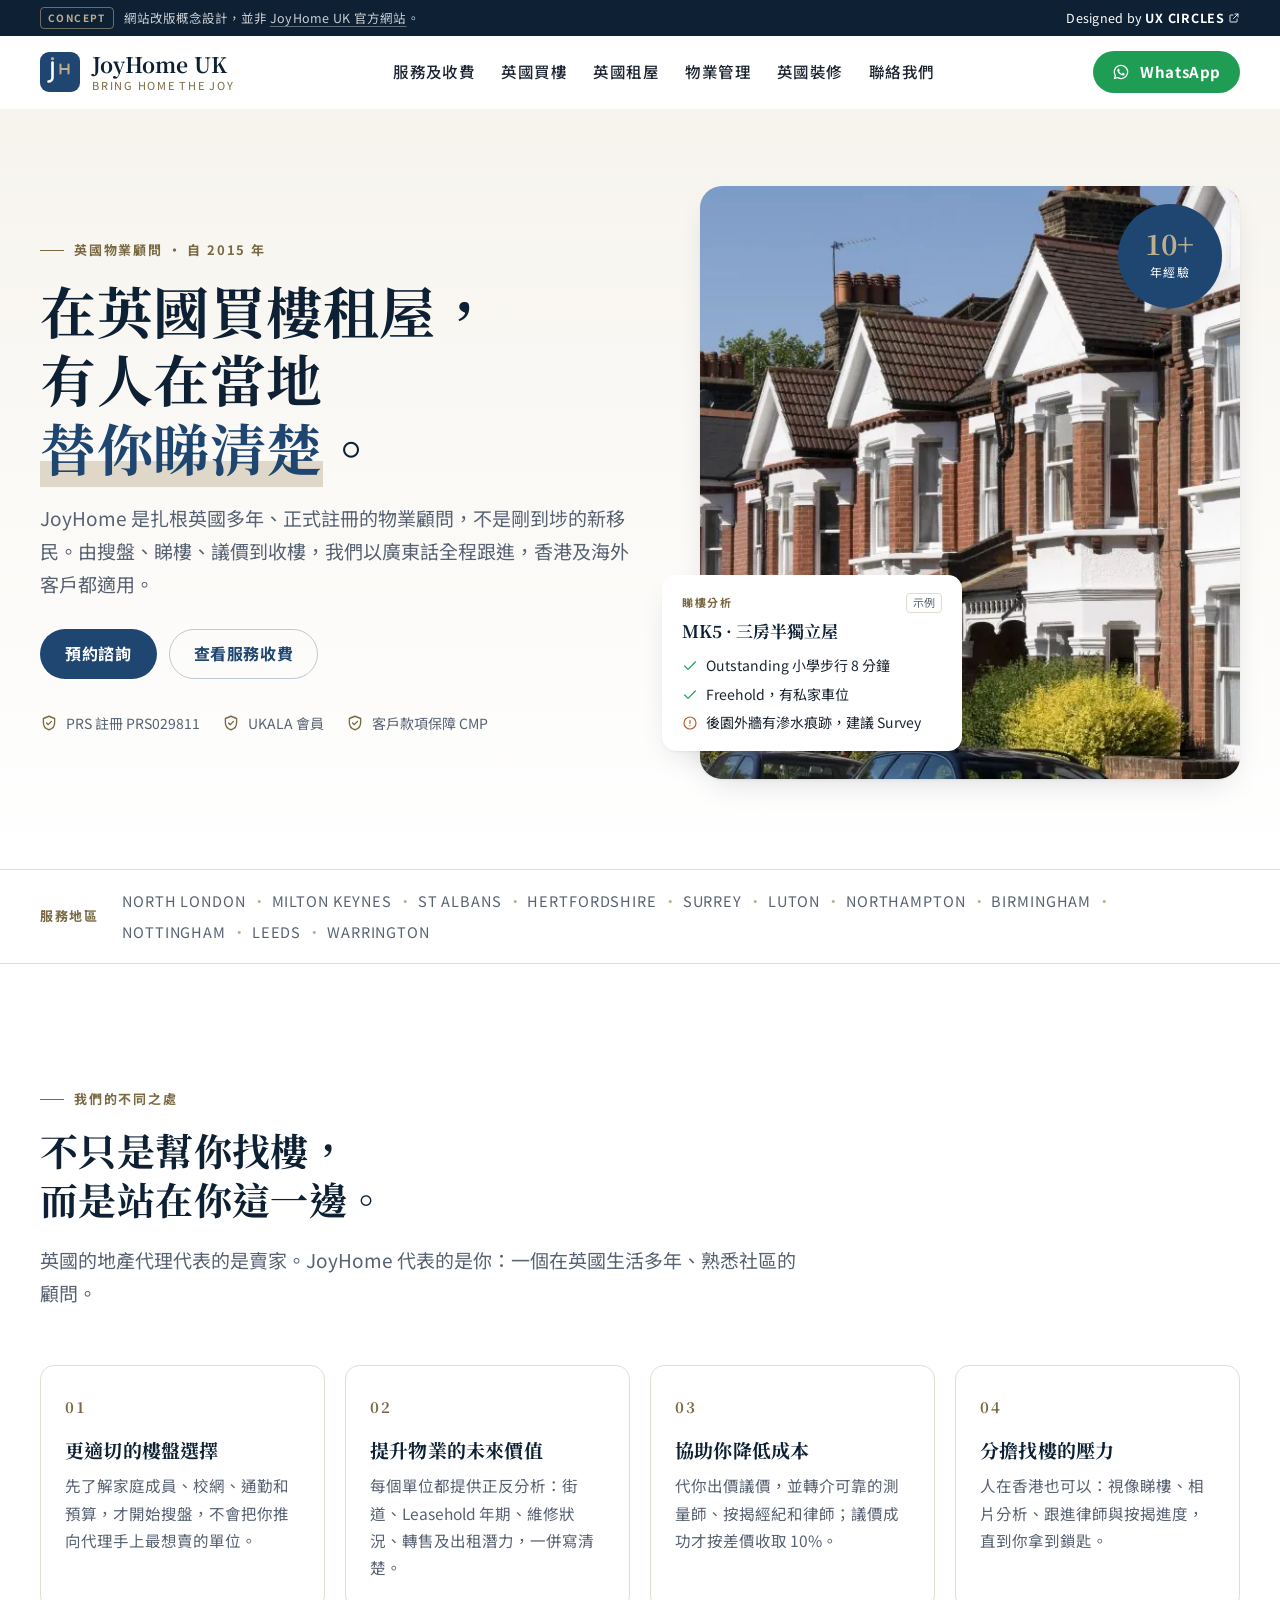
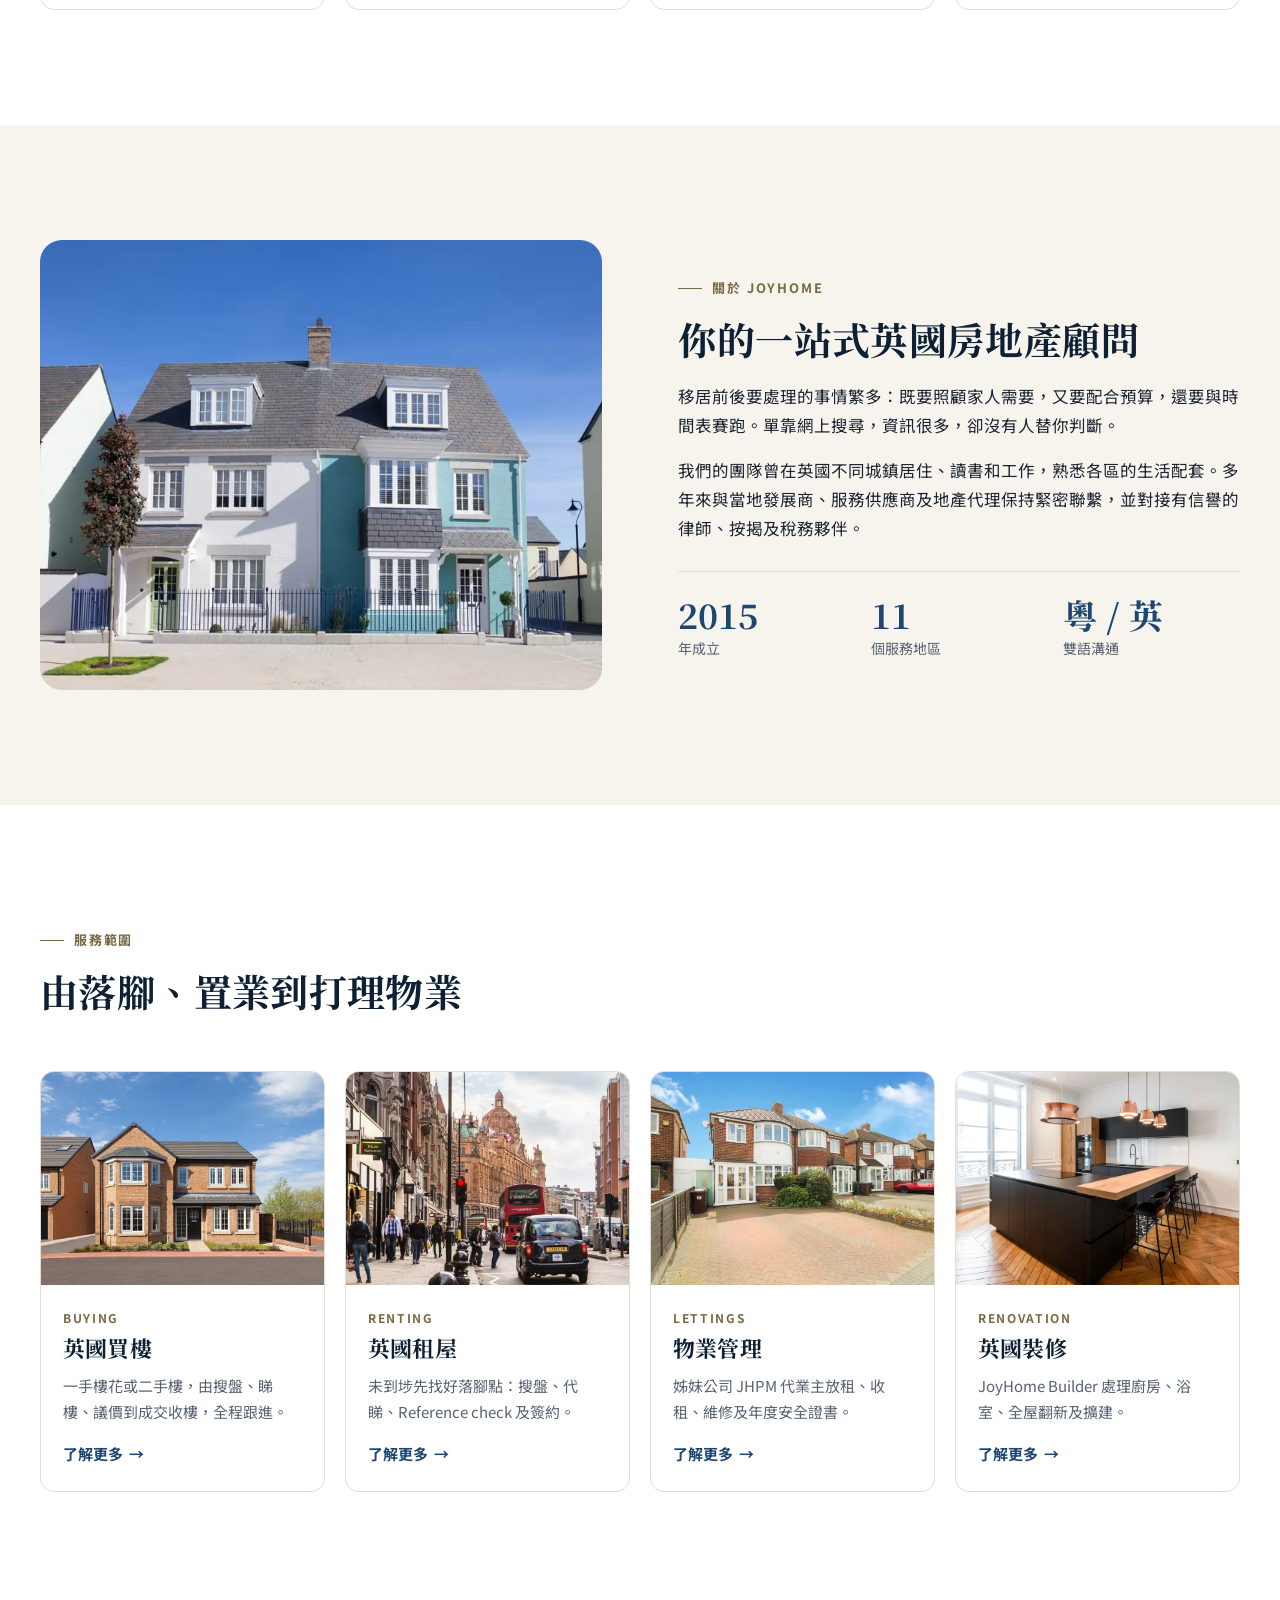
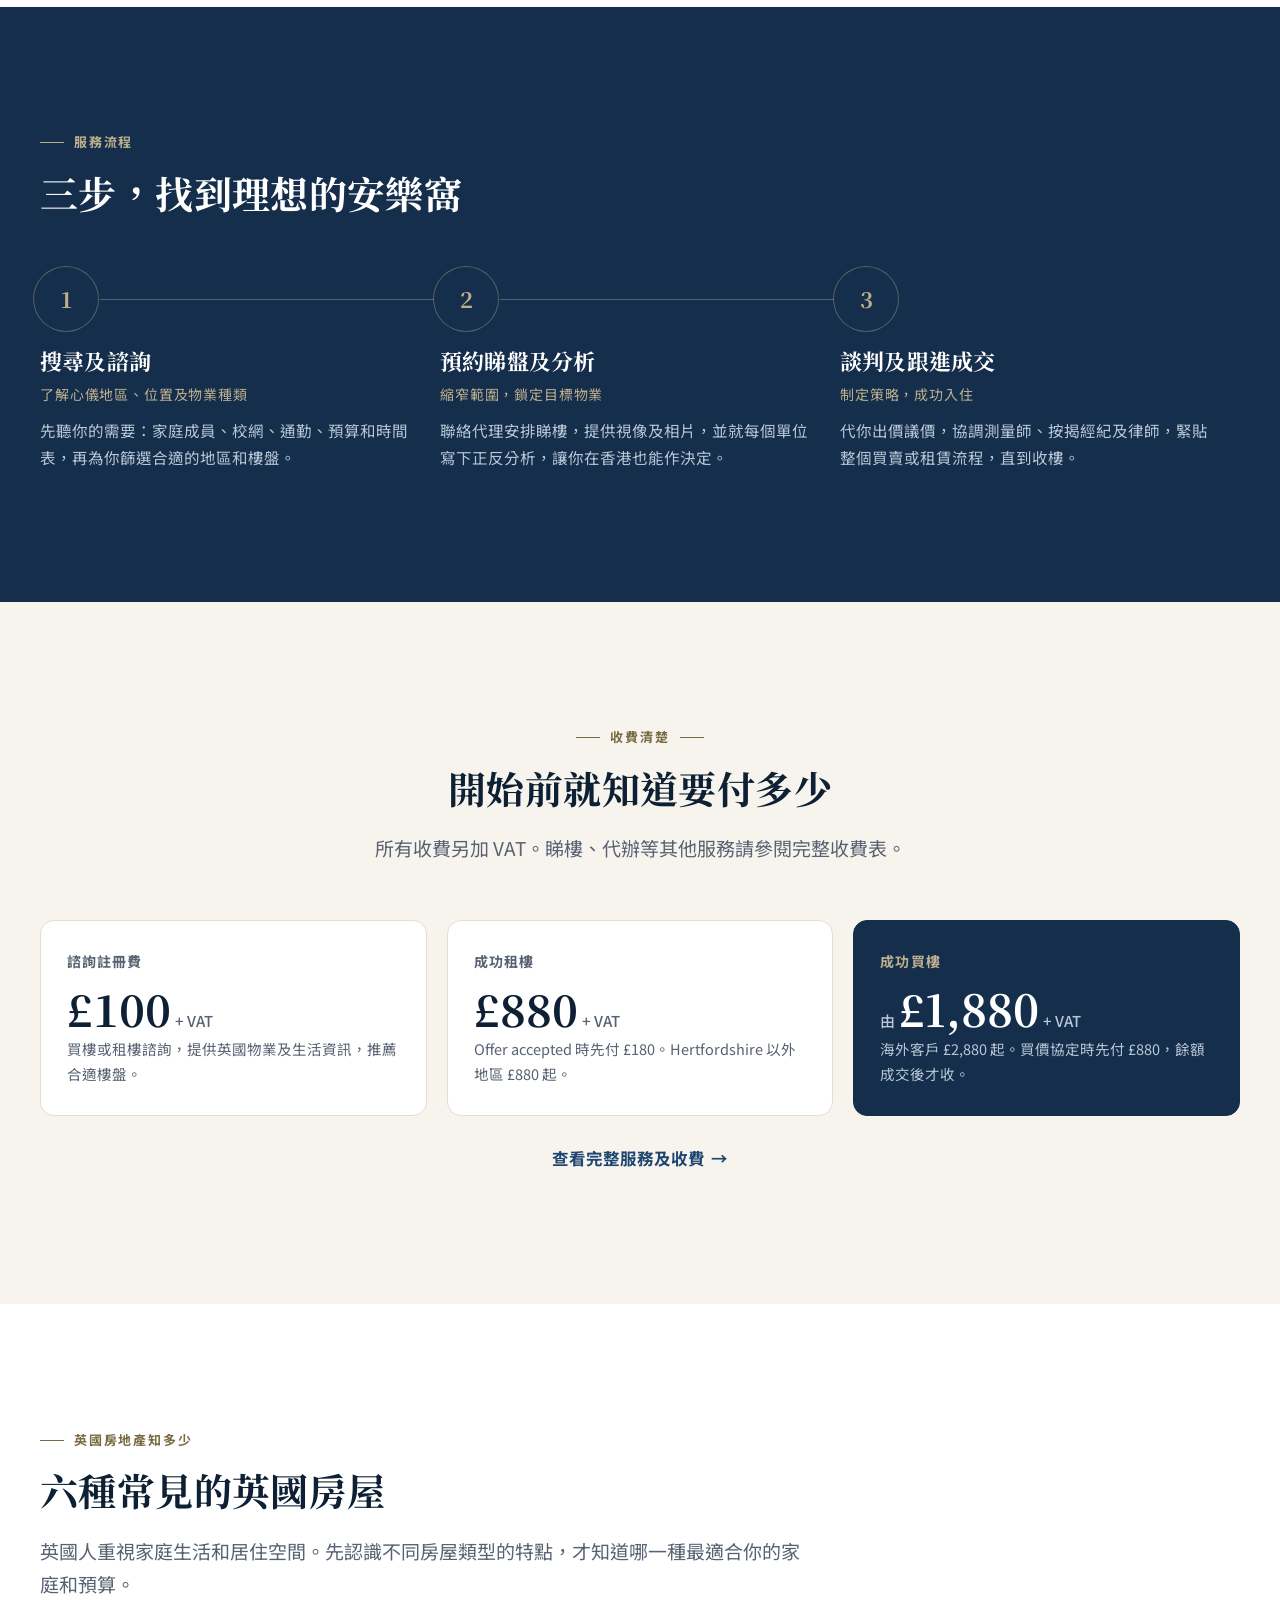
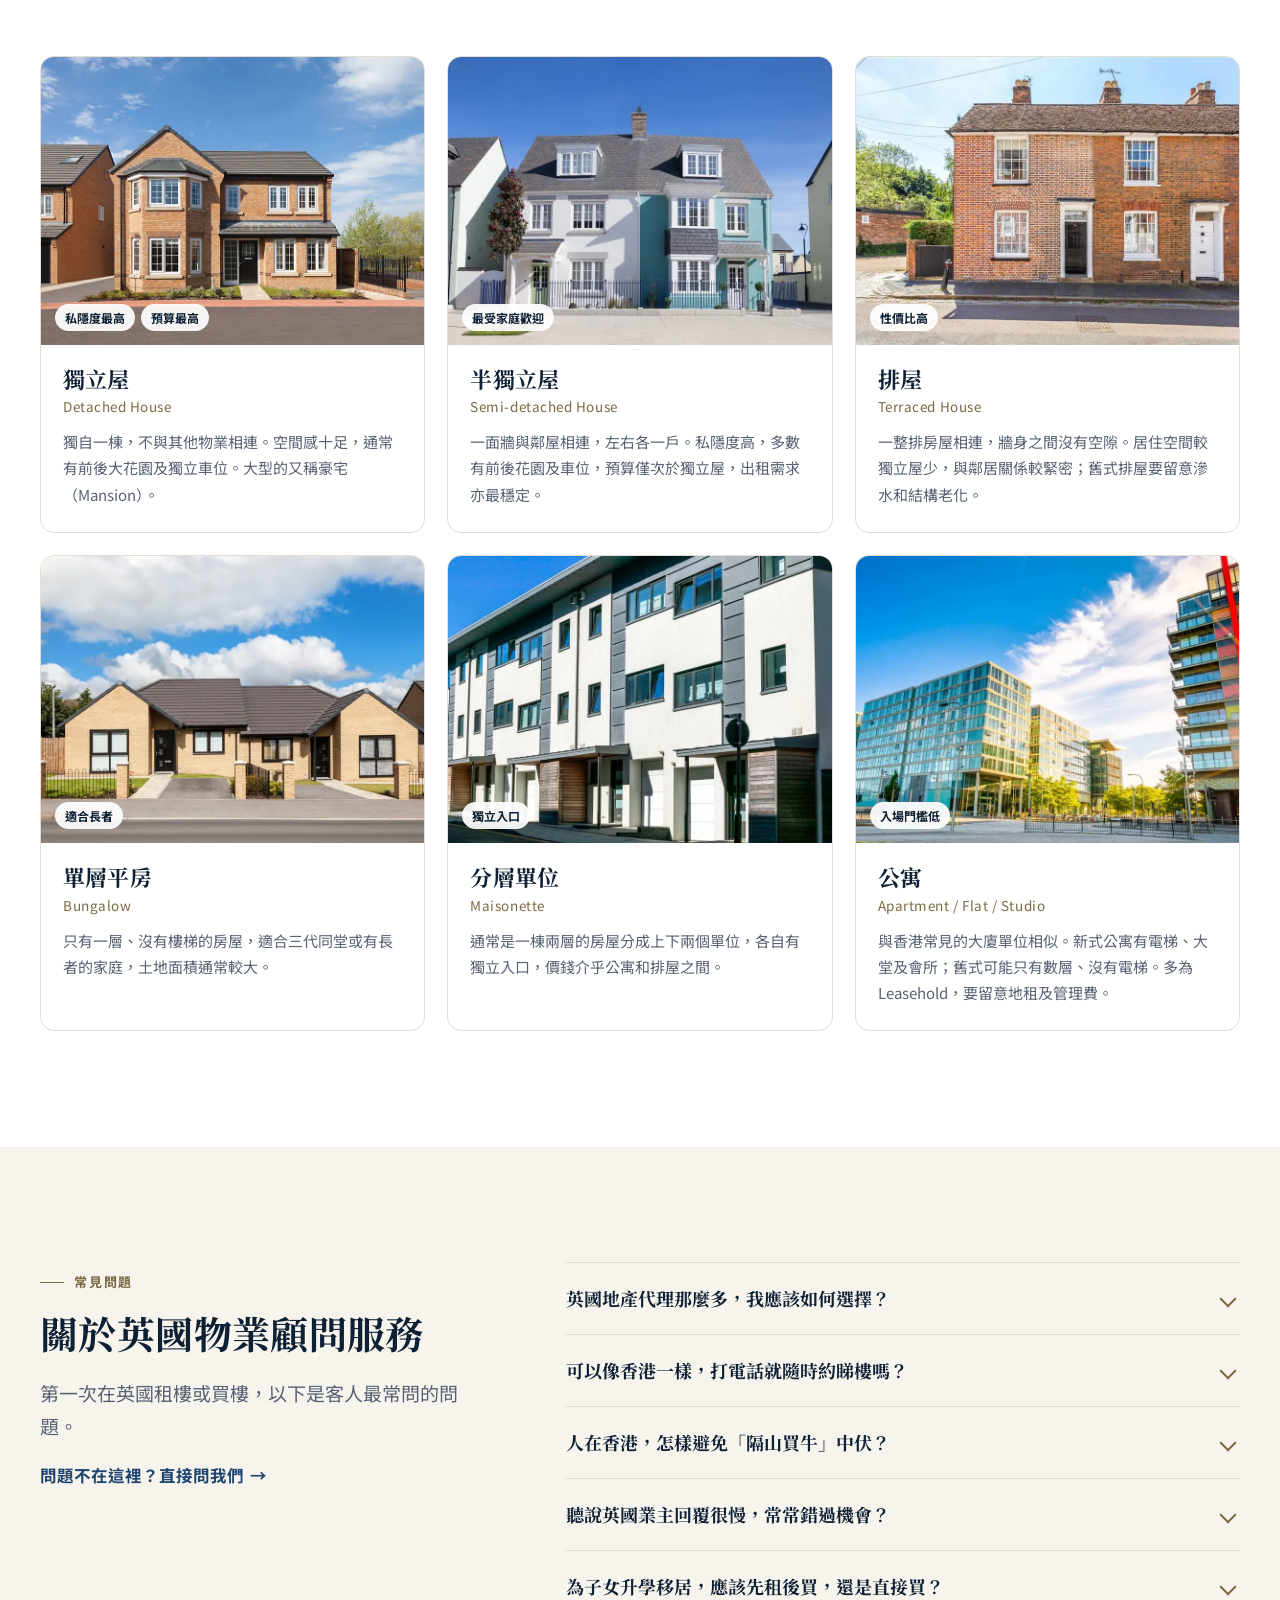
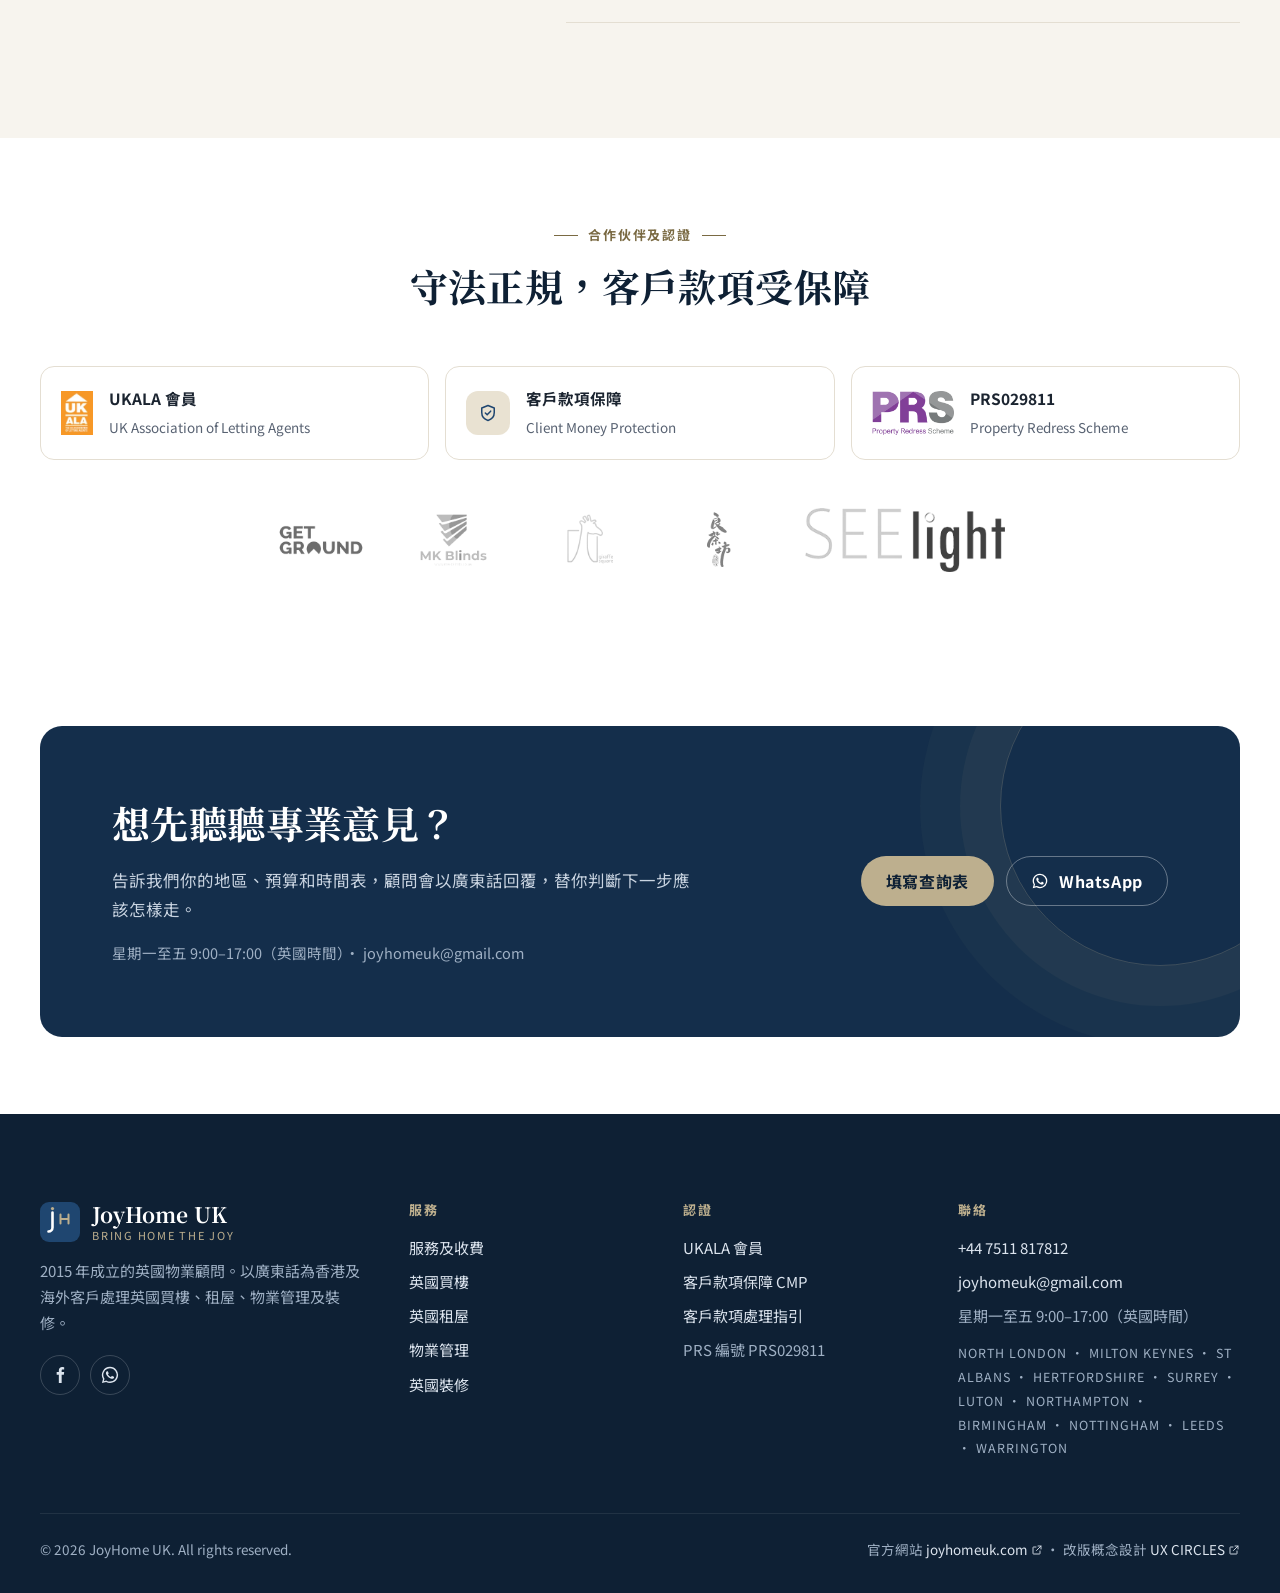
==== index.html @ a0b86fb8 "Redesign JoyHome UK as a static concept site Seven pages in Traditional Chinese (home, fees, buying," ====
<!doctype html>
<html lang="zh-Hant-HK" class="no-js">
<head>
  <meta charset="utf-8">
  <meta name="viewport" content="width=device-width, initial-scale=1">
  <title>JoyHome UK · 英國物業顧問｜英國買樓、租屋、物業管理</title>
  <meta name="description" content="JoyHome UK 自 2015 年起為香港及海外客戶提供英國買樓、租屋、物業管理及裝修服務。正式註冊，PRS029811，UKALA 會員。">
  <meta name="robots" content="noindex, nofollow">
  <meta name="theme-color" content="#F7F4EE">
  <link rel="canonical" href="https://uxcircles.github.io/joyhomeuk/">
  <link rel="icon" href="assets/img/favicon.svg" type="image/svg+xml">
  <meta property="og:type" content="website">
  <meta property="og:site_name" content="JoyHome UK">
  <meta property="og:title" content="JoyHome UK · 英國物業顧問｜英國買樓、租屋、物業管理">
  <meta property="og:description" content="JoyHome UK 自 2015 年起為香港及海外客戶提供英國買樓、租屋、物業管理及裝修服務。正式註冊，PRS029811，UKALA 會員。">
  <meta property="og:url" content="https://uxcircles.github.io/joyhomeuk/">
  <meta property="og:image" content="https://uxcircles.github.io/joyhomeuk/assets/img/hero.webp">
  <link rel="preload" as="image" href="assets/img/hero.webp" fetchpriority="high">
  <link rel="preconnect" href="https://fonts.googleapis.com">
  <link rel="preconnect" href="https://fonts.gstatic.com" crossorigin>
  <link href="https://fonts.googleapis.com/css2?family=Noto+Sans+TC:wght@400;500;700&family=Noto+Serif+TC:wght@600;700&display=swap" rel="stylesheet">
  <link rel="stylesheet" href="assets/css/style.css?v=1">
  <script>document.documentElement.classList.replace('no-js','js')</script>
</head>
<body>
  <a class="skip" href="#main">跳到主要內容</a>
  <svg width="0" height="0" style="position:absolute" aria-hidden="true">
  <symbol id="i-check" viewBox="0 0 24 24"><path d="M20 6 9 17l-5-5"/></symbol>
  <symbol id="i-alert" viewBox="0 0 24 24"><circle cx="12" cy="12" r="9"/><path d="M12 8v4.5M12 16h.01"/></symbol>
  <symbol id="i-phone" viewBox="0 0 24 24"><path d="M5 4h3.5l1.8 4.5-2.3 1.4a11 11 0 0 0 6.1 6.1l1.4-2.3L20 15.5V19a1.5 1.5 0 0 1-1.6 1.5A16.5 16.5 0 0 1 3.5 5.6 1.5 1.5 0 0 1 5 4Z"/></symbol>
  <symbol id="i-mail" viewBox="0 0 24 24"><rect x="3" y="5" width="18" height="14" rx="2"/><path d="m3.5 6.5 8.5 6.5 8.5-6.5"/></symbol>
  <symbol id="i-wa" viewBox="0 0 24 24"><path d="M12 2.2A9.7 9.7 0 0 0 3.6 16.8L2.3 21.7l5-1.3A9.7 9.7 0 1 0 12 2.2Zm0 17.7a8 8 0 0 1-4.1-1.1l-.3-.2-3 .8.8-2.9-.2-.3A8 8 0 1 1 12 19.9Zm4.4-6c-.2-.1-1.4-.7-1.7-.8-.2-.1-.4-.1-.5.1l-.8 1c-.1.2-.3.2-.5.1a6.6 6.6 0 0 1-3.3-2.9c-.2-.4.2-.4.7-1.3.1-.2 0-.3 0-.4l-.8-1.8c-.2-.5-.4-.4-.5-.4h-.5a.9.9 0 0 0-.6.3 2.7 2.7 0 0 0-.8 2c0 1.2.9 2.3 1 2.5.1.2 1.7 2.6 4.1 3.7 1.5.7 2.1.7 2.9.6.5-.1 1.4-.6 1.6-1.1.2-.6.2-1 .1-1.1l-.4-.3Z"/></symbol>
  <symbol id="i-ext" viewBox="0 0 24 24"><path d="M14 4h6v6M20 4l-9 9M18 14v5a1 1 0 0 1-1 1H5a1 1 0 0 1-1-1V7a1 1 0 0 1 1-1h5"/></symbol>
  <symbol id="i-shield" viewBox="0 0 24 24"><path d="M12 3 4.5 6v5.5c0 4.6 3.2 8.2 7.5 9.5 4.3-1.3 7.5-4.9 7.5-9.5V6L12 3Z"/><path d="m8.8 12 2.2 2.2 4.2-4.4"/></symbol>
  <symbol id="i-pin" viewBox="0 0 24 24"><path d="M12 21s-7-6.2-7-11.5a7 7 0 0 1 14 0C19 14.8 12 21 12 21Z"/><circle cx="12" cy="9.5" r="2.5"/></symbol>
  <symbol id="i-home" viewBox="0 0 24 24"><path d="M3.5 11 12 4l8.5 7"/><path d="M5.5 9.5V20h13V9.5"/><path d="M10 20v-5.5h4V20"/></symbol>
  <symbol id="i-key" viewBox="0 0 24 24"><circle cx="8" cy="15" r="4"/><path d="m10.8 12.2 8.7-8.7M16.5 6.5l2.5 2.5M14 9l2 2"/></symbol>
  <symbol id="i-clock" viewBox="0 0 24 24"><circle cx="12" cy="12" r="9"/><path d="M12 7v5l3 2"/></symbol>
  <symbol id="i-search" viewBox="0 0 24 24"><circle cx="11" cy="11" r="6.5"/><path d="m20 20-4.2-4.2"/></symbol>
  <symbol id="i-chat" viewBox="0 0 24 24"><path d="M4 5h16v11H9l-5 4V5Z"/><path d="M8 9.5h8M8 12.5h5"/></symbol>
  <symbol id="i-pound" viewBox="0 0 24 24"><path d="M16.5 6.5A3.8 3.8 0 0 0 9 7.5V19M6 19h12M6.5 12.5h7"/></symbol>
  <symbol id="i-tool" viewBox="0 0 24 24"><path d="M14.5 6.5a4 4 0 0 0 5 5L12 19a2.1 2.1 0 0 1-3-3l7.5-7.5"/><path d="M14.5 6.5 17 4l3 3-2.5 2.5"/></symbol>
  <symbol id="i-doc" viewBox="0 0 24 24"><path d="M6 3h8l4 4v14H6V3Z"/><path d="M14 3v4h4M9 12h6M9 16h6"/></symbol>
  <symbol id="i-eye" viewBox="0 0 24 24"><path d="M2.5 12S6 5.5 12 5.5 21.5 12 21.5 12 18 18.5 12 18.5 2.5 12 2.5 12Z"/><circle cx="12" cy="12" r="3"/></symbol>
  <symbol id="i-users" viewBox="0 0 24 24"><circle cx="9" cy="8" r="3.5"/><path d="M2.5 20a6.5 6.5 0 0 1 13 0"/><path d="M16 4.6a3.5 3.5 0 0 1 0 6.8M18.5 14a6.5 6.5 0 0 1 3 6"/></symbol>
  <symbol id="i-trend" viewBox="0 0 24 24"><path d="m3 17 6-6 4 4 8-8"/><path d="M15 7h6v6"/></symbol>
  <symbol id="i-fb" viewBox="0 0 24 24"><path d="M14 8.5V6.8c0-.8.2-1.3 1.4-1.3H17V2.6A21 21 0 0 0 14.6 2.5C12.2 2.5 10.6 4 10.6 6.6v1.9H8v3.2h2.6V21.5H14v-9.8h2.6l.4-3.2H14Z"/></symbol>
</svg>
  <div class="concept-bar" role="note">
    <div class="wrap concept-inner">
      <p><span class="concept-tag">Concept</span><span class="concept-long">網站改版概念設計，並非 <a href="https://joyhomeuk.com/" target="_blank" rel="noopener">JoyHome UK 官方網站</a>。</span></p>
      <a href="https://ux-circles.com/web" target="_blank" rel="noopener">Designed by <strong>UX CIRCLES</strong> <svg class="icon" aria-hidden="true"><use href="#i-ext"/></svg></a>
    </div>
  </div>
  <header class="site-header">
    <div class="wrap header-inner">
      <a class="brand" href="index.html" aria-label="JoyHome UK 主頁">
        <svg class="brand-mark" viewBox="0 0 40 40" aria-hidden="true"><rect width="40" height="40" rx="9" fill="#1F4670"/><path d="M12.5 10.5v15a4 4 0 0 1-4 4" fill="none" stroke="#fff" stroke-width="2.6" stroke-linecap="round"/><path d="M20.5 12.5v9M28.5 12.5v9M20.5 17h8" fill="none" stroke="#BDAF8E" stroke-width="2" stroke-linecap="round"/><circle cx="12.5" cy="6.6" r="1.6" fill="#BDAF8E"/></svg>
        <span class="brand-word"><span class="brand-name">JoyHome UK</span><span class="brand-tag">Bring Home the Joy</span></span>
      </a>
      <nav class="nav" id="site-nav" aria-label="主選單" data-nav>
        <ul class="nav-list">
          <li><a href="services.html">服務及收費</a></li>
          <li><a href="buy.html">英國買樓</a></li>
          <li><a href="rent.html">英國租屋</a></li>
          <li><a href="management.html">物業管理</a></li>
          <li><a href="renovation.html">英國裝修</a></li>
          <li><a href="contact.html">聯絡我們</a></li>
        </ul>
        <div class="nav-extra">
          <a class="btn btn-wa" href="https://wa.me/447511817812" target="_blank" rel="noopener"><svg class="icon icon-fill" aria-hidden="true"><use href="#i-wa"/></svg>WhatsApp 查詢</a>
          <a class="btn btn-ghost" href="tel:+447511817812"><svg class="icon" aria-hidden="true"><use href="#i-phone"/></svg>+44 7511 817812</a>
        </div>
      </nav>
      <div class="header-cta">
        <a class="btn btn-wa" href="https://wa.me/447511817812" target="_blank" rel="noopener"><svg class="icon icon-fill" aria-hidden="true"><use href="#i-wa"/></svg>WhatsApp</a>
        <button class="burger" type="button" aria-expanded="false" aria-controls="site-nav" aria-label="開啟選單"><span></span><span></span><span></span></button>
      </div>
    </div>
  </header>

  <main id="main">
    <section class="hero">
      <div class="wrap hero-grid">
        <div>
          <p class="eyebrow">英國物業顧問 · 自 2015 年</p>
          <h1>在英國買樓租屋，<br>有人在當地<br><em>替你睇清楚</em>。</h1>
          <p class="lead">JoyHome 是扎根英國多年、正式註冊的物業顧問，不是剛到埗的新移民。由搜盤、睇樓、議價到收樓，我們以廣東話全程跟進，香港及海外客戶都適用。</p>
          <div class="btn-row">
            <a class="btn btn-primary" href="contact.html">預約諮詢</a>
            <a class="btn btn-ghost" href="services.html">查看服務收費</a>
          </div>
          <ul class="trust"><li><svg class="icon" aria-hidden="true"><use href="#i-shield"/></svg>PRS 註冊 PRS029811</li><li><svg class="icon" aria-hidden="true"><use href="#i-shield"/></svg>UKALA 會員</li><li><svg class="icon" aria-hidden="true"><use href="#i-shield"/></svg>客戶款項保障 CMP</li></ul>
        </div>
        <div class="hero-media">
          <div class="hero-photo"><img src="assets/img/hero.webp" alt="英國傳統紅磚維多利亞式排屋街景" width="1024" height="619" fetchpriority="high"></div>
          <div class="badge-years" aria-hidden="true"><b>10+</b><span>年經驗</span></div>
          <aside class="report-card" aria-label="睇樓分析示例">
            <div class="rc-top"><span class="rc-label">睇樓分析</span><span class="rc-sample">示例</span></div>
            <strong>MK5 · 三房半獨立屋</strong>
            <ul>
              <li class="pro"><svg class="icon" aria-hidden="true"><use href="#i-check"/></svg>Outstanding 小學步行 8 分鐘</li>
              <li class="pro"><svg class="icon" aria-hidden="true"><use href="#i-check"/></svg>Freehold，有私家車位</li>
              <li class="con"><svg class="icon" aria-hidden="true"><use href="#i-alert"/></svg>後園外牆有滲水痕跡，建議 Survey</li>
            </ul>
          </aside>
        </div>
      </div>
    </section>

    <div class="areas">
      <div class="wrap areas-inner">
        <span class="areas-label">服務地區</span>
        <ul class="areas-list"><li>North London</li><li>Milton Keynes</li><li>St Albans</li><li>Hertfordshire</li><li>Surrey</li><li>Luton</li><li>Northampton</li><li>Birmingham</li><li>Nottingham</li><li>Leeds</li><li>Warrington</li></ul>
      </div>
    </div>

    <section class="section">
      <div class="wrap">
        <div class="head">
          <p class="eyebrow">我們的不同之處</p>
          <h2>不只是幫你找樓，<br>而是站在你這一邊。</h2>
          <p class="lead">英國的地產代理代表的是賣家。JoyHome 代表的是你：一個在英國生活多年、熟悉社區的顧問。</p>
        </div>
        <div class="diff-grid">
          <article class="diff reveal"><h3>更適切的樓盤選擇</h3><p>先了解家庭成員、校網、通勤和預算，才開始搜盤，不會把你推向代理手上最想賣的單位。</p></article>
          <article class="diff reveal"><h3>提升物業的未來價值</h3><p>每個單位都提供正反分析：街道、Leasehold 年期、維修狀況、轉售及出租潛力，一併寫清楚。</p></article>
          <article class="diff reveal"><h3>協助你降低成本</h3><p>代你出價議價，並轉介可靠的測量師、按揭經紀和律師；議價成功才按差價收取 10%。</p></article>
          <article class="diff reveal"><h3>分擔找樓的壓力</h3><p>人在香港也可以：視像睇樓、相片分析、跟進律師與按揭進度，直到你拿到鎖匙。</p></article>
        </div>
      </div>
    </section>

    <section class="section bg-cream">
      <div class="wrap split">
        <div class="split-media reveal"><img src="assets/img/house-semi.webp" alt="英國新式半獨立屋" loading="lazy" width="800" height="600"></div>
        <div>
          <p class="eyebrow">關於 JoyHome</p>
          <h2>你的一站式英國房地產顧問</h2>
          <p>移居前後要處理的事情繁多：既要照顧家人需要，又要配合預算，還要與時間表賽跑。單靠網上搜尋，資訊很多，卻沒有人替你判斷。</p>
          <p>我們的團隊曾在英國不同城鎮居住、讀書和工作，熟悉各區的生活配套。多年來與當地發展商、服務供應商及地產代理保持緊密聯繫，並對接有信譽的律師、按揭及稅務夥伴。</p>
          <div class="facts">
            <div><b>2015</b><span>年成立</span></div>
            <div><b>11</b><span>個服務地區</span></div>
            <div><b>粵 / 英</b><span>雙語溝通</span></div>
          </div>
        </div>
      </div>
    </section>

    <section class="section">
      <div class="wrap">
        <div class="head">
          <p class="eyebrow">服務範圍</p>
          <h2>由落腳、置業到打理物業</h2>
        </div>
        <div class="svc-grid">
          <a class="svc reveal" href="buy.html">
            <div class="svc-img"><img src="assets/img/house-detached.webp" alt="" loading="lazy" width="800" height="600"></div>
            <div class="svc-body"><span class="svc-kicker">Buying</span><h3>英國買樓</h3><p>一手樓花或二手樓，由搜盤、睇樓、議價到成交收樓，全程跟進。</p><span class="link-arrow">了解更多</span></div>
          </a>
          <a class="svc reveal" href="rent.html">
            <div class="svc-img"><img src="assets/img/rent.webp" alt="" loading="lazy" width="800" height="600"></div>
            <div class="svc-body"><span class="svc-kicker">Renting</span><h3>英國租屋</h3><p>未到埗先找好落腳點：搜盤、代睇、Reference check 及簽約。</p><span class="link-arrow">了解更多</span></div>
          </a>
          <a class="svc reveal" href="management.html">
            <div class="svc-img"><img src="assets/img/manage.webp" alt="" loading="lazy" width="800" height="600"></div>
            <div class="svc-body"><span class="svc-kicker">Lettings</span><h3>物業管理</h3><p>姊妹公司 JHPM 代業主放租、收租、維修及年度安全證書。</p><span class="link-arrow">了解更多</span></div>
          </a>
          <a class="svc reveal" href="renovation.html">
            <div class="svc-img"><img src="assets/img/reno-kitchen.webp" alt="" loading="lazy" width="800" height="600"></div>
            <div class="svc-body"><span class="svc-kicker">Renovation</span><h3>英國裝修</h3><p>JoyHome Builder 處理廚房、浴室、全屋翻新及擴建。</p><span class="link-arrow">了解更多</span></div>
          </a>
        </div>
      </div>
    </section>

    <section class="section bg-navy">
      <div class="wrap">
        <div class="head">
          <p class="eyebrow">服務流程</p>
          <h2>三步，找到理想的安樂窩</h2>
        </div>
        <ol class="steps">
          <li class="reveal"><h3>搜尋及諮詢</h3><p class="step-sub">了解心儀地區、位置及物業種類</p><p>先聽你的需要：家庭成員、校網、通勤、預算和時間表，再為你篩選合適的地區和樓盤。</p></li>
          <li class="reveal"><h3>預約睇盤及分析</h3><p class="step-sub">縮窄範圍，鎖定目標物業</p><p>聯絡代理安排睇樓，提供視像及相片，並就每個單位寫下正反分析，讓你在香港也能作決定。</p></li>
          <li class="reveal"><h3>談判及跟進成交</h3><p class="step-sub">制定策略，成功入住</p><p>代你出價議價，協調測量師、按揭經紀及律師，緊貼整個買賣或租賃流程，直到收樓。</p></li>
        </ol>
      </div>
    </section>

    <section class="section bg-cream">
      <div class="wrap">
        <div class="head center">
          <p class="eyebrow">收費清楚</p>
          <h2>開始前就知道要付多少</h2>
          <p class="lead" style="margin:0 auto">所有收費另加 VAT。睇樓、代辦等其他服務請參閱完整收費表。</p>
        </div>
        <div class="price-strip">
          <div class="price reveal"><span class="price-label">諮詢註冊費</span><div class="price-amt">£100<small>+ VAT</small></div><p class="price-note">買樓或租樓諮詢，提供英國物業及生活資訊，推薦合適樓盤。</p></div>
          <div class="price reveal"><span class="price-label">成功租樓</span><div class="price-amt">£880<small>+ VAT</small></div><p class="price-note">Offer accepted 時先付 £180。Hertfordshire 以外地區 £880 起。</p></div>
          <div class="price is-feature reveal"><span class="price-label">成功買樓</span><div class="price-amt"><span class="from">由</span>£1,880<small>+ VAT</small></div><p class="price-note">海外客戶 £2,880 起。買價協定時先付 £880，餘額成交後才收。</p></div>
        </div>
        <p style="text-align:center;margin-top:28px"><a class="link-arrow" href="services.html">查看完整服務及收費</a></p>
      </div>
    </section>

    <section class="section">
      <div class="wrap">
        <div class="head">
          <p class="eyebrow">英國房地產知多少</p>
          <h2>六種常見的英國房屋</h2>
          <p class="lead">英國人重視家庭生活和居住空間。先認識不同房屋類型的特點，才知道哪一種最適合你的家庭和預算。</p>
        </div>
        <div class="types">
          <article class="type reveal">
            <div class="type-img"><img src="assets/img/house-detached.webp" alt="獨立屋（Detached House）外觀" loading="lazy" width="800" height="600"><div class="type-meter"><span>私隱度最高</span><span>預算最高</span></div></div>
            <div class="type-body"><h3>獨立屋</h3><span class="type-en">Detached House</span><p>獨自一棟，不與其他物業相連。空間感十足，通常有前後大花園及獨立車位。大型的又稱豪宅（Mansion）。</p></div>
          </article>
          <article class="type reveal">
            <div class="type-img"><img src="assets/img/house-semi.webp" alt="半獨立屋（Semi-detached House）外觀" loading="lazy" width="800" height="600"><div class="type-meter"><span>最受家庭歡迎</span></div></div>
            <div class="type-body"><h3>半獨立屋</h3><span class="type-en">Semi-detached House</span><p>一面牆與鄰屋相連，左右各一戶。私隱度高，多數有前後花園及車位，預算僅次於獨立屋，出租需求亦最穩定。</p></div>
          </article>
          <article class="type reveal">
            <div class="type-img"><img src="assets/img/house-terrace.webp" alt="排屋（Terraced House）外觀" loading="lazy" width="800" height="600"><div class="type-meter"><span>性價比高</span></div></div>
            <div class="type-body"><h3>排屋</h3><span class="type-en">Terraced House</span><p>一整排房屋相連，牆身之間沒有空隙。居住空間較獨立屋少，與鄰居關係較緊密；舊式排屋要留意滲水和結構老化。</p></div>
          </article>
          <article class="type reveal">
            <div class="type-img"><img src="assets/img/house-bungalow.webp" alt="單層平房（Bungalow）外觀" loading="lazy" width="800" height="600"><div class="type-meter"><span>適合長者</span></div></div>
            <div class="type-body"><h3>單層平房</h3><span class="type-en">Bungalow</span><p>只有一層、沒有樓梯的房屋，適合三代同堂或有長者的家庭，土地面積通常較大。</p></div>
          </article>
          <article class="type reveal">
            <div class="type-img"><img src="assets/img/house-maisonette.webp" alt="分層單位（Maisonette）外觀" loading="lazy" width="800" height="600"><div class="type-meter"><span>獨立入口</span></div></div>
            <div class="type-body"><h3>分層單位</h3><span class="type-en">Maisonette</span><p>通常是一棟兩層的房屋分成上下兩個單位，各自有獨立入口，價錢介乎公寓和排屋之間。</p></div>
          </article>
          <article class="type reveal">
            <div class="type-img"><img src="assets/img/house-flat.webp" alt="公寓（Apartment / Flat / Studio）外觀" loading="lazy" width="800" height="600"><div class="type-meter"><span>入場門檻低</span></div></div>
            <div class="type-body"><h3>公寓</h3><span class="type-en">Apartment / Flat / Studio</span><p>與香港常見的大廈單位相似。新式公寓有電梯、大堂及會所；舊式可能只有數層、沒有電梯。多為 Leasehold，要留意地租及管理費。</p></div>
          </article>
        </div>
      </div>
    </section>

    <section class="section bg-cream" id="faq">
      <div class="wrap faq-wrap">
        <div class="head">
          <p class="eyebrow">常見問題</p>
          <h2>關於英國物業顧問服務</h2>
          <p class="lead">第一次在英國租樓或買樓，以下是客人最常問的問題。</p>
          <a class="link-arrow" href="contact.html">問題不在這裡？直接問我們</a>
        </div>
        <div class="faq">
          <details>
            <summary>英國地產代理那麼多，我應該如何選擇？</summary>
            <div class="faq-a"><p>先選定幾個心儀的城市，因為每間代理只服務特定地區。無論租或買，整個流程都涉及法律和稅務，最重要是選擇在英國正式註冊、有良好信譽、熟悉當地社區的代理或顧問。英語不太流利或未去過英國的話，找能說廣東話的顧問會溝通得更清楚。</p></div>
          </details>
          <details>
            <summary>可以像香港一樣，打電話就隨時約睇樓嗎？</summary>
            <div class="faq-a"><p>不可以。英國是業主主導的市場，一般只能約指定日子和時段睇樓，有時更會限時開放。業主亦會挑選買家，不一定價高者得。所以由熟悉流程的顧問替你跟進，才不會錯過時機和重要資訊。</p></div>
          </details>
          <details>
            <summary>人在香港，怎樣避免「隔山買牛」中伏？</summary>
            <div class="faq-a"><p>網上相片往往比實際好看。交易前要核實代理身份、看清樓盤資料和條款，最好由熟悉該區的顧問親身睇樓，了解社區配套、校網、交通和治安。我們會以視像及相片分析，把優點和要留意的地方一併告訴你。</p></div>
          </details>
          <details>
            <summary>聽說英國業主回覆很慢，常常錯過機會？</summary>
            <div class="faq-a"><p>英國的節奏比香港慢，需要多一點耐性。但好盤往往同時有幾位買家出價，代理必須緊貼市場、熟悉流程，才能在對的時間替你出價，避免錯過筍盤。</p></div>
          </details>
          <details>
            <summary>為子女升學移居，應該先租後買，還是直接買？</summary>
            <div class="faq-a"><p>沒有絕對答案，視乎每個家庭的背景、預算和計劃。想找學校，就先鎖定心儀的校網，再搜尋附近的好盤。如果完全未去過英國，我們一般建議先租後買，住一段時間、熟悉生活後再決定。</p></div>
          </details>
        </div>
      </div>
    </section>

    <section class="section tight">
      <div class="wrap">
        <div class="head center">
          <p class="eyebrow">合作伙伴及認證</p>
          <h2>守法正規，客戶款項受保障</h2>
        </div>
        <div class="accred" style="margin-bottom:48px">
          <a href="https://www.joyhomeuk.com/wp-content/uploads/2020/07/UKALA.pdf" target="_blank" rel="noopener"><img src="assets/img/ukala.webp" alt="UKALA" loading="lazy"><div><b>UKALA 會員</b><span>UK Association of Letting Agents</span></div></a>
          <a href="https://www.joyhomeuk.com/wp-content/uploads/2020/07/CMP.pdf" target="_blank" rel="noopener"><span class="ci" style="width:44px;height:44px;border-radius:12px;background:var(--gold-soft);color:var(--navy);display:grid;place-items:center"><svg class="icon" aria-hidden="true"><use href="#i-shield"/></svg></span><div><b>客戶款項保障</b><span>Client Money Protection</span></div></a>
          <a href="https://www.theprs.co.uk/" target="_blank" rel="noopener"><img src="assets/img/prs.webp" alt="Property Redress Scheme" loading="lazy"><div><b>PRS029811</b><span>Property Redress Scheme</span></div></a>
        </div>
        <ul class="logos"><li><img src="assets/img/p-getground.webp" alt="GetGround" loading="lazy"></li><li><img src="assets/img/p-mkblinds.webp" alt="MK Blinds" loading="lazy"></li><li><img src="assets/img/p-giraffe.webp" alt="Giraffe Square" loading="lazy"></li><li><img src="assets/img/p-liangchapu.webp" alt="良茶坊" loading="lazy"></li><li><img src="assets/img/p-seelight.webp" alt="SEE light" loading="lazy"></li></ul>
      </div>
    </section>

    <section class="section tight">
      <div class="wrap">
        <div class="cta-band reveal">
          <div>
            <h2>想先聽聽專業意見？</h2>
            <p>告訴我們你的地區、預算和時間表，顧問會以廣東話回覆，替你判斷下一步應該怎樣走。</p>
            <p class="contact-lines">星期一至五 9:00–17:00（英國時間）· joyhomeuk@gmail.com</p>
          </div>
          <div class="btn-row">
            <a class="btn btn-gold" href="contact.html">填寫查詢表</a>
            <a class="btn btn-ghost" href="https://wa.me/447511817812" target="_blank" rel="noopener"><svg class="icon icon-fill" aria-hidden="true"><use href="#i-wa"/></svg>WhatsApp</a>
          </div>
        </div>
      </div>
    </section>
  </main>

  <footer class="site-footer">
    <div class="wrap">
      <div class="footer-grid">
        <div>
          <a class="brand" href="index.html" aria-label="JoyHome UK 主頁">
            <svg class="brand-mark" viewBox="0 0 40 40" aria-hidden="true"><rect width="40" height="40" rx="9" fill="#1F4670"/><path d="M12.5 10.5v15a4 4 0 0 1-4 4" fill="none" stroke="#fff" stroke-width="2.6" stroke-linecap="round"/><path d="M20.5 12.5v9M28.5 12.5v9M20.5 17h8" fill="none" stroke="#BDAF8E" stroke-width="2" stroke-linecap="round"/><circle cx="12.5" cy="6.6" r="1.6" fill="#BDAF8E"/></svg>
            <span class="brand-word"><span class="brand-name">JoyHome UK</span><span class="brand-tag">Bring Home the Joy</span></span>
          </a>
          <p>2015 年成立的英國物業顧問。以廣東話為香港及海外客戶處理英國買樓、租屋、物業管理及裝修。</p>
          <div class="social"><a href="https://www.facebook.com/JoyhomeUK" target="_blank" rel="noopener" aria-label="JoyHome UK Facebook"><svg class="icon icon-fill" aria-hidden="true"><use href="#i-fb"/></svg></a><a href="https://wa.me/447511817812" target="_blank" rel="noopener" aria-label="WhatsApp"><svg class="icon icon-fill" aria-hidden="true"><use href="#i-wa"/></svg></a></div>
        </div>
        <div>
          <h4>服務</h4>
          <ul>
          <li><a href="services.html">服務及收費</a></li>
          <li><a href="buy.html">英國買樓</a></li>
          <li><a href="rent.html">英國租屋</a></li>
          <li><a href="management.html">物業管理</a></li>
          <li><a href="renovation.html">英國裝修</a></li>
          </ul>
        </div>
        <div>
          <h4>認證</h4>
          <ul>
            <li><a href="https://www.joyhomeuk.com/wp-content/uploads/2020/07/UKALA.pdf" target="_blank" rel="noopener">UKALA 會員</a></li>
            <li><a href="https://www.joyhomeuk.com/wp-content/uploads/2020/07/CMP.pdf" target="_blank" rel="noopener">客戶款項保障 CMP</a></li>
            <li><a href="https://www.joyhomeuk.com/wp-content/uploads/2020/07/UKALA-Client-Money-Handling.pdf" target="_blank" rel="noopener">客戶款項處理指引</a></li>
            <li>PRS 編號 PRS029811</li>
          </ul>
        </div>
        <div>
          <h4>聯絡</h4>
          <ul>
            <li><a href="tel:+447511817812">+44 7511 817812</a></li>
            <li><a href="mailto:joyhomeuk@gmail.com">joyhomeuk@gmail.com</a></li>
            <li>星期一至五 9:00–17:00（英國時間）</li>
          </ul>
          <p class="footer-areas">North London · Milton Keynes · St Albans · Hertfordshire · Surrey · Luton · Northampton · Birmingham · Nottingham · Leeds · Warrington</p>
        </div>
      </div>
      <div class="footer-bottom">
        <p>© <span data-year>2026</span> JoyHome UK. All rights reserved.</p>
        <p>官方網站 <a href="https://joyhomeuk.com/" target="_blank" rel="noopener">joyhomeuk.com <svg class="icon" aria-hidden="true"><use href="#i-ext"/></svg></a> · 改版概念設計 <a href="https://ux-circles.com/web" target="_blank" rel="noopener">UX CIRCLES <svg class="icon" aria-hidden="true"><use href="#i-ext"/></svg></a></p>
      </div>
    </div>
  </footer>

  <nav class="action-bar" aria-label="快速聯絡">
    <a class="is-wa" href="https://wa.me/447511817812" target="_blank" rel="noopener"><svg class="icon icon-fill" aria-hidden="true"><use href="#i-wa"/></svg>WhatsApp</a>
    <a href="tel:+447511817812"><svg class="icon" aria-hidden="true"><use href="#i-phone"/></svg>致電</a>
    <a href="mailto:joyhomeuk@gmail.com"><svg class="icon" aria-hidden="true"><use href="#i-mail"/></svg>電郵</a>
  </nav>
  <script src="assets/js/main.js?v=1" defer></script>
</body>
</html>
---- assets/css/style.css ----
/* JoyHome UK — concept redesign by UX CIRCLES */

:root {
  --navy: #1F4670;
  --navy-deep: #142E4B;
  --navy-ink: #0E2034;
  --gold: #BDAF8E;
  --gold-soft: #E9E2D2;
  --gold-text: #7A6A43;
  --cream: #F7F4EE;
  --paper: #FFFFFF;
  --ink: #1B2430;
  --muted: #586272;
  --line: #E4DED2;
  --wa: #1F9D55;

  --f-serif: "Noto Serif TC", "Songti TC", serif;
  --f-sans: "Noto Sans TC", "PingFang TC", "Microsoft JhengHei", system-ui, sans-serif;

  --wrap: 1200px;
  --gut: clamp(16px, 4vw, 40px);
  --r: 14px;
  --r-lg: 22px;
  --shadow: 0 1px 2px rgba(14, 32, 52, .06), 0 12px 32px -12px rgba(14, 32, 52, .18);
  --ease: cubic-bezier(.2, .7, .2, 1);
  --bar-h: 36px;
  --head-h: 72px;
}

*, *::before, *::after { box-sizing: border-box; }
html { -webkit-text-size-adjust: 100%; scroll-behavior: smooth; scroll-padding-top: calc(var(--head-h) + 16px); }
body {
  margin: 0;
  font-family: var(--f-sans);
  font-size: 16.5px;
  line-height: 1.75;
  color: var(--ink);
  background: var(--paper);
  -webkit-font-smoothing: antialiased;
  text-rendering: optimizeLegibility;
}
img { display: block; max-width: 100%; height: auto; }
a { color: var(--navy); }
p { margin: 0 0 1em; }
h1, h2, h3, h4 { font-family: var(--f-serif); font-weight: 700; line-height: 1.3; margin: 0 0 .5em; color: var(--navy-ink); letter-spacing: .01em; }
h1 { font-size: clamp(32px, 5.2vw, 56px); line-height: 1.22; }
h2 { font-size: clamp(26px, 3.4vw, 38px); }
h3 { font-size: clamp(19px, 1.8vw, 22px); }
ul { padding-left: 1.2em; }
:focus-visible { outline: 3px solid var(--gold); outline-offset: 3px; border-radius: 4px; }
.sr-only { position: absolute; width: 1px; height: 1px; padding: 0; margin: -1px; overflow: hidden; clip: rect(0 0 0 0); white-space: nowrap; border: 0; }
.skip { position: absolute; left: 12px; top: -60px; z-index: 100; background: var(--navy); color: #fff; padding: 10px 16px; border-radius: 8px; }
.skip:focus { top: 12px; }

.wrap { width: 100%; max-width: calc(var(--wrap) + var(--gut) * 2); margin: 0 auto; padding: 0 var(--gut); }
.section { padding: clamp(64px, 9vw, 120px) 0; }
.section.tight { padding: clamp(48px, 6vw, 80px) 0; }
.bg-cream { background: var(--cream); }
.bg-navy { background: var(--navy-deep); color: #DCE4EE; }
.bg-navy h2, .bg-navy h3 { color: #fff; }

.eyebrow {
  display: inline-flex; align-items: center; gap: 10px;
  font-size: 13px; font-weight: 700; letter-spacing: .14em; text-transform: uppercase;
  color: var(--gold-text); margin-bottom: 14px;
}
.eyebrow::before { content: ""; width: 24px; height: 1px; background: currentColor; }
.bg-navy .eyebrow { color: var(--gold); }
.lead { font-size: clamp(17px, 1.6vw, 19px); color: var(--muted); max-width: 40em; }
.bg-navy .lead { color: #B9C6D6; }
.head { max-width: 760px; margin-bottom: clamp(32px, 5vw, 56px); }
.head.center { margin-left: auto; margin-right: auto; text-align: center; }
.head.center .eyebrow::after { content: ""; width: 24px; height: 1px; background: currentColor; }

/* Buttons */
.btn {
  display: inline-flex; align-items: center; justify-content: center; gap: 10px;
  min-height: 50px; padding: 12px 24px;
  font: 700 16px/1.2 var(--f-sans); letter-spacing: .04em;
  border-radius: 999px; border: 1.5px solid transparent;
  text-decoration: none; cursor: pointer;
  transition: background .2s, color .2s, border-color .2s, transform .2s var(--ease);
}
.btn:hover { transform: translateY(-1px); }
.btn-primary { background: var(--navy); color: #fff; }
.btn-primary:hover { background: var(--navy-deep); }
.btn-gold { background: var(--gold); color: var(--navy-ink); }
.btn-gold:hover { background: #CFC3A6; }
.btn-ghost { border-color: rgba(31, 70, 112, .28); color: var(--navy); background: transparent; }
.btn-ghost:hover { border-color: var(--navy); }
.bg-navy .btn-ghost { border-color: rgba(255, 255, 255, .3); color: #fff; }
.bg-navy .btn-ghost:hover { border-color: #fff; }
.btn-wa { background: var(--wa); color: #fff; }
.btn-wa:hover { background: #188448; }
.btn .icon { width: 18px; height: 18px; }
.btn-row { display: flex; flex-wrap: wrap; gap: 12px; }
.link-arrow { font-weight: 700; text-decoration: none; display: inline-flex; align-items: center; gap: 6px; }
.link-arrow::after { content: "→"; transition: transform .2s var(--ease); }
.link-arrow:hover::after { transform: translateX(4px); }

.icon { width: 20px; height: 20px; fill: none; stroke: currentColor; stroke-width: 1.8; stroke-linecap: round; stroke-linejoin: round; flex-shrink: 0; }
.icon-fill { fill: currentColor; stroke: none; }

/* ---------- Concept bar ---------- */
.concept-bar { height: var(--bar-h); background: var(--navy-ink); color: rgba(255, 255, 255, .78); font-size: 12.5px; }
.concept-inner { height: 100%; display: flex; align-items: center; justify-content: space-between; gap: 16px; }
.concept-inner p { margin: 0; display: flex; align-items: center; gap: 10px; min-width: 0; white-space: nowrap; overflow: hidden; text-overflow: ellipsis; }
.concept-tag {
  flex-shrink: 0; font-size: 10px; font-weight: 700; letter-spacing: .14em; text-transform: uppercase;
  color: var(--gold); border: 1px solid rgba(189, 175, 142, .55); padding: 1px 7px; border-radius: 4px;
}
.concept-inner a { flex-shrink: 0; color: #fff; text-decoration: none; letter-spacing: .02em; }
.concept-inner a strong { letter-spacing: .06em; }
.concept-inner a:hover { color: var(--gold); }
.concept-inner .concept-long a { flex-shrink: 1; color: inherit; text-decoration: underline; text-underline-offset: 3px; text-decoration-color: rgba(255, 255, 255, .35); }
.concept-inner .icon { width: 12px; height: 12px; display: inline-block; vertical-align: -1px; }
@media (max-width: 760px) { .concept-long { display: none; } }

/* ---------- Header ---------- */
.site-header { position: sticky; top: 0; z-index: 50; background: rgba(255, 255, 255, .96); backdrop-filter: saturate(1.4) blur(10px); border-bottom: 1px solid transparent; transition: border-color .2s, box-shadow .2s; }
.site-header.is-scrolled { border-color: var(--line); box-shadow: 0 6px 24px -18px rgba(14, 32, 52, .4); }
.header-inner { height: var(--head-h); display: flex; align-items: center; justify-content: space-between; gap: 24px; }
.brand { display: flex; align-items: center; gap: 12px; text-decoration: none; color: var(--navy-ink); flex-shrink: 0; }
.brand-mark { width: 40px; height: 40px; }
.brand-word { display: flex; flex-direction: column; line-height: 1.1; }
.brand-name { font-family: var(--f-serif); font-weight: 700; font-size: 21px; letter-spacing: .01em; }
.brand-tag { font-size: 11px; letter-spacing: .16em; text-transform: uppercase; color: var(--gold-text); margin-top: 3px; }

.nav-list { list-style: none; margin: 0; padding: 0; display: flex; align-items: center; gap: 2px; }
.nav-list a { display: block; padding: 8px 12px; border-radius: 8px; color: var(--ink); text-decoration: none; font-weight: 500; font-size: 15.5px; letter-spacing: .03em; white-space: nowrap; }
.nav-list a:hover { background: var(--cream); color: var(--navy); }
.nav-list a[aria-current="page"] { color: var(--navy); box-shadow: inset 0 -2px 0 var(--gold); border-radius: 0; }
.header-cta { display: flex; align-items: center; gap: 10px; }
.header-cta .btn { min-height: 42px; padding: 8px 18px; font-size: 15px; }
.burger { display: none; width: 44px; height: 44px; border: 0; background: transparent; position: relative; cursor: pointer; border-radius: 10px; }
.burger span { position: absolute; left: 11px; width: 22px; height: 2px; background: var(--navy-ink); transition: transform .25s var(--ease), opacity .2s; }
.burger span:nth-child(1) { top: 15px; } .burger span:nth-child(2) { top: 21px; } .burger span:nth-child(3) { top: 27px; }
.burger[aria-expanded="true"] span:nth-child(1) { transform: translateY(6px) rotate(45deg); }
.burger[aria-expanded="true"] span:nth-child(2) { opacity: 0; }
.burger[aria-expanded="true"] span:nth-child(3) { transform: translateY(-6px) rotate(-45deg); }

@media (max-width: 1080px) {
  .burger { display: block; }
  .header-cta .btn-wa { display: none; }
  .nav {
    position: fixed; inset: calc(var(--head-h) + var(--bar-h)) 0 0 0; background: var(--paper);
    padding: 16px var(--gut) 120px; overflow-y: auto;
    transform: translateY(-8px); opacity: 0; visibility: hidden; transition: opacity .2s, transform .25s var(--ease), visibility .2s;
  }
  .site-header.is-scrolled .nav { top: var(--head-h); }
  .nav.is-open { transform: none; opacity: 1; visibility: visible; }
  .nav-list { flex-direction: column; align-items: stretch; gap: 0; }
  .nav-list a { font-size: 20px; padding: 16px 4px; border-bottom: 1px solid var(--line); border-radius: 0; font-family: var(--f-serif); font-weight: 600; }
  .nav-list a[aria-current="page"] { box-shadow: none; color: var(--gold-text); }
  .nav-extra { display: grid !important; gap: 10px; margin-top: 24px; }
}
.nav-extra { display: none; }
@media (max-width: 420px) { .brand-tag { display: none; } .brand-name { font-size: 19px; } }

/* ---------- Home hero ---------- */
.hero { position: relative; padding: clamp(40px, 6vw, 80px) 0 clamp(56px, 7vw, 96px); background: linear-gradient(180deg, var(--cream) 0%, var(--paper) 100%); overflow: hidden; }
.hero-grid { display: grid; grid-template-columns: 1.05fr .95fr; gap: clamp(32px, 5vw, 72px); align-items: center; }
.hero h1 { margin-bottom: 20px; }
.hero h1 em { font-style: normal; color: var(--navy); background: linear-gradient(transparent 68%, rgba(189, 175, 142, .45) 68%); }
.hero .lead { margin-bottom: 28px; }
.trust { list-style: none; padding: 0; margin: 32px 0 0; display: flex; flex-wrap: wrap; gap: 10px 22px; font-size: 14px; color: var(--muted); }
.trust li { display: flex; align-items: center; gap: 8px; }
.trust .icon { color: var(--gold-text); width: 18px; height: 18px; }
.hero-media { position: relative; }
.hero-photo { border-radius: var(--r-lg); overflow: hidden; aspect-ratio: 4 / 4.4; box-shadow: var(--shadow); }
.hero-photo img { width: 100%; height: 100%; object-fit: cover; }
.report-card {
  position: absolute; left: clamp(-40px, -3vw, -16px); bottom: 28px; width: min(300px, 78%);
  background: var(--paper); border-radius: var(--r); box-shadow: var(--shadow); padding: 18px 20px; font-size: 14px; line-height: 1.6;
}
.report-card .rc-top { display: flex; justify-content: space-between; align-items: baseline; gap: 8px; margin-bottom: 4px; }
.report-card .rc-label { font-size: 11px; font-weight: 700; letter-spacing: .14em; color: var(--gold-text); text-transform: uppercase; }
.report-card .rc-sample { font-size: 11px; color: var(--muted); border: 1px solid var(--line); border-radius: 4px; padding: 0 6px; }
.report-card strong { display: block; font-family: var(--f-serif); font-size: 17px; color: var(--navy-ink); margin-bottom: 10px; }
.report-card ul { list-style: none; padding: 0; margin: 0; display: grid; gap: 6px; }
.report-card li { display: flex; gap: 8px; align-items: flex-start; }
.report-card li .icon { width: 16px; height: 16px; margin-top: 4px; }
.report-card .pro .icon { color: var(--wa); }
.report-card .con .icon { color: #B5642B; }
.badge-years {
  position: absolute; right: 18px; top: 18px; width: 104px; height: 104px; border-radius: 50%;
  background: var(--navy); color: #fff; display: grid; place-content: center; text-align: center; box-shadow: var(--shadow);
}
.badge-years b { font-family: var(--f-serif); font-size: 28px; line-height: 1; color: var(--gold); }
.badge-years span { font-size: 12px; letter-spacing: .1em; margin-top: 4px; }

@media (max-width: 900px) {
  .hero-grid { grid-template-columns: 1fr; }
  .hero-photo { aspect-ratio: 4 / 3; }
  .report-card { position: relative; left: auto; bottom: auto; width: auto; margin: -56px 14px 0; }
  .badge-years { width: 86px; height: 86px; } .badge-years b { font-size: 23px; }
}

/* Areas ribbon */
.areas { border-top: 1px solid var(--line); border-bottom: 1px solid var(--line); background: var(--paper); }
.areas-inner { display: flex; align-items: center; gap: 24px; padding-top: 18px; padding-bottom: 18px; }
.areas-label { flex-shrink: 0; font-size: 13px; font-weight: 700; letter-spacing: .12em; color: var(--gold-text); }
.areas-list { list-style: none; margin: 0; padding: 0; display: flex; flex-wrap: wrap; gap: 6px 4px; font-size: 14.5px; letter-spacing: .06em; color: var(--muted); text-transform: uppercase; }
.areas-list li:not(:last-child)::after { content: "·"; margin-left: 6px; color: var(--gold); }
@media (max-width: 760px) { .areas-inner { flex-direction: column; align-items: flex-start; gap: 8px; } }

/* Differentiators */
.diff-grid { display: grid; grid-template-columns: repeat(4, 1fr); gap: 20px; counter-reset: diff; }
.diff { padding: 28px 24px; border-radius: var(--r); background: var(--paper); border: 1px solid var(--line); counter-increment: diff; position: relative; }
.diff::before { content: "0" counter(diff); display: block; font-family: var(--f-serif); font-size: 15px; font-weight: 700; color: var(--gold-text); letter-spacing: .1em; margin-bottom: 18px; }
.diff h3 { font-size: 19px; }
.diff p { color: var(--muted); font-size: 15.5px; margin: 0; }
@media (max-width: 980px) { .diff-grid { grid-template-columns: repeat(2, 1fr); } }
@media (max-width: 560px) { .diff-grid { grid-template-columns: 1fr; } }

/* Split about */
.split { display: grid; grid-template-columns: 1fr 1fr; gap: clamp(32px, 6vw, 88px); align-items: center; }
.split.reverse > :first-child { order: 2; }
.split-media { border-radius: var(--r-lg); overflow: hidden; aspect-ratio: 5 / 4; }
.split-media img { width: 100%; height: 100%; object-fit: cover; }
.facts { display: grid; grid-template-columns: repeat(3, 1fr); gap: 16px; margin-top: 28px; padding-top: 24px; border-top: 1px solid var(--line); }
.facts b { display: block; font-family: var(--f-serif); font-size: clamp(26px, 3vw, 34px); color: var(--navy); line-height: 1.1; }
.facts span { font-size: 14px; color: var(--muted); }
@media (max-width: 860px) { .split { grid-template-columns: 1fr; } .split.reverse > :first-child { order: 0; } }

/* Service cards */
.svc-grid { display: grid; grid-template-columns: repeat(4, 1fr); gap: 20px; }
.svc { display: flex; flex-direction: column; background: var(--paper); border-radius: var(--r); overflow: hidden; text-decoration: none; color: inherit; border: 1px solid var(--line); transition: transform .3s var(--ease), box-shadow .3s; }
.svc:hover { transform: translateY(-4px); box-shadow: var(--shadow); }
.svc-img { aspect-ratio: 4 / 3; overflow: hidden; }
.svc-img img { width: 100%; height: 100%; object-fit: cover; transition: transform .6s var(--ease); }
.svc:hover .svc-img img { transform: scale(1.04); }
.svc-body { padding: 22px 22px 24px; display: flex; flex-direction: column; flex: 1; }
.svc-body p { color: var(--muted); font-size: 15px; flex: 1; }
.svc-body .link-arrow { color: var(--navy); font-size: 15px; }
.svc-kicker { font-size: 12px; font-weight: 700; letter-spacing: .14em; color: var(--gold-text); text-transform: uppercase; margin-bottom: 6px; }
@media (max-width: 1000px) { .svc-grid { grid-template-columns: repeat(2, 1fr); } }
@media (max-width: 560px) { .svc-grid { grid-template-columns: 1fr; } }

/* Steps */
.steps { list-style: none; margin: 0; padding: 0; display: grid; grid-template-columns: repeat(3, 1fr); gap: 0; counter-reset: step; position: relative; }
.steps li { counter-increment: step; padding: 0 28px 0 0; position: relative; }
.steps li::before {
  content: counter(step); display: grid; place-items: center; width: 52px; height: 52px; border-radius: 50%;
  background: var(--navy-deep); color: var(--gold); font-family: var(--f-serif); font-size: 22px; font-weight: 700; margin-bottom: 22px; position: relative; z-index: 1;
  box-shadow: 0 0 0 6px var(--navy-deep), 0 0 0 7px rgba(189, 175, 142, .4);
}
.steps li:not(:last-child)::after { content: ""; position: absolute; left: 60px; right: 0; top: 26px; height: 1px; background: rgba(189, 175, 142, .4); }
.steps h3 { margin-bottom: 6px; }
.steps .step-sub { color: var(--gold); font-size: 14px; letter-spacing: .06em; margin-bottom: 10px; }
.steps p { color: #B9C6D6; font-size: 15.5px; }
.bg-cream .steps li::before, .bg-paper-steps li::before { background: var(--navy); box-shadow: 0 0 0 6px var(--cream), 0 0 0 7px var(--line); }
.bg-cream .steps li:not(:last-child)::after { background: var(--line); }
.bg-cream .steps .step-sub { color: var(--gold-text); }
.bg-cream .steps p { color: var(--muted); }
@media (max-width: 820px) {
  .steps { grid-template-columns: 1fr; gap: 28px; }
  .steps li { padding: 0 0 0 76px; min-height: 52px; }
  .steps li::before { position: absolute; left: 0; top: 0; margin: 0; }
  .steps li:not(:last-child)::after { left: 26px; right: auto; top: 60px; bottom: -28px; width: 1px; height: auto; }
}

/* Price teaser + price cards */
.price-strip { display: grid; grid-template-columns: repeat(3, 1fr); gap: 20px; }
.price { background: var(--paper); border: 1px solid var(--line); border-radius: var(--r); padding: 28px 26px; display: flex; flex-direction: column; }
.price-label { font-size: 14px; font-weight: 700; letter-spacing: .08em; color: var(--muted); }
.price-amt { font-family: var(--f-serif); font-size: clamp(34px, 4vw, 44px); color: var(--navy-ink); line-height: 1.1; margin: 10px 0 4px; font-weight: 700; }
.price-amt small { font-family: var(--f-sans); font-size: 15px; color: var(--muted); font-weight: 500; margin-left: 4px; }
.price-amt .from { font-family: var(--f-sans); font-size: 15px; font-weight: 500; color: var(--muted); margin-right: 4px; }
.price-note { font-size: 14.5px; color: var(--muted); margin: 0; }
.price.is-feature { background: var(--navy-deep); border-color: var(--navy-deep); color: #C9D4E1; }
.price.is-feature .price-label { color: var(--gold); }
.price.is-feature .price-amt { color: #fff; }
.price.is-feature .price-amt small, .price.is-feature .price-amt .from, .price.is-feature .price-note { color: #B9C6D6; }
@media (max-width: 860px) { .price-strip { grid-template-columns: 1fr; } }

.fee-card { background: var(--paper); border: 1px solid var(--line); border-radius: var(--r-lg); padding: clamp(24px, 4vw, 40px); display: grid; grid-template-columns: 1fr 1.1fr; gap: clamp(24px, 4vw, 56px); }
.fee-card + .fee-card { margin-top: 24px; }
.fee-card h2 { font-size: clamp(24px, 2.6vw, 30px); }
.fee-card .tag { display: inline-block; font-size: 12px; font-weight: 700; letter-spacing: .12em; color: var(--gold-text); text-transform: uppercase; margin-bottom: 8px; }
.fee-table { width: 100%; border-collapse: collapse; font-size: 15.5px; }
.fee-table th, .fee-table td { text-align: left; padding: 14px 0; border-bottom: 1px solid var(--line); vertical-align: top; }
.fee-table th { font-weight: 500; color: var(--ink); padding-right: 16px; }
.fee-table td { text-align: right; font-family: var(--f-serif); font-weight: 700; font-size: 19px; color: var(--navy-ink); white-space: nowrap; }
.fee-table td small { display: block; white-space: nowrap !important; font-family: var(--f-sans); font-weight: 400; font-size: 13px; color: var(--muted); white-space: normal; }
.fee-table tr:last-child th, .fee-table tr:last-child td { border-bottom: 0; }
.fee-foot { font-size: 14px; color: var(--muted); background: var(--cream); border-radius: 10px; padding: 12px 16px; margin-top: 14px; }
.checklist { list-style: none; padding: 0; margin: 16px 0 0; display: grid; gap: 10px; }
.checklist li { display: flex; gap: 10px; align-items: flex-start; font-size: 15.5px; }
.checklist .icon { color: var(--gold-text); margin-top: 4px; width: 18px; height: 18px; }
.bg-navy .checklist .icon { color: var(--gold); }
@media (max-width: 860px) { .fee-card { grid-template-columns: 1fr; } }

.chips { display: flex; flex-wrap: wrap; gap: 8px; list-style: none; padding: 0; margin: 16px 0 0; }
.chips li { font-size: 14.5px; padding: 6px 14px; border-radius: 999px; background: var(--cream); border: 1px solid var(--line); }

/* Property types */
.types { display: grid; grid-template-columns: repeat(3, 1fr); gap: 22px; }
.type { background: var(--paper); border-radius: var(--r); overflow: hidden; border: 1px solid var(--line); }
.type-img { aspect-ratio: 4 / 3; overflow: hidden; position: relative; }
.type-img img { width: 100%; height: 100%; object-fit: cover; }
.type-meter { position: absolute; left: 14px; bottom: 14px; display: flex; gap: 6px; flex-wrap: wrap; }
.type-meter span { font-size: 12px; font-weight: 700; padding: 3px 10px; border-radius: 999px; background: rgba(255, 255, 255, .92); color: var(--navy-ink); }
.type-body { padding: 20px 22px 24px; }
.type-body h3 { margin-bottom: 2px; }
.type-en { font-size: 13.5px; letter-spacing: .04em; color: var(--gold-text); margin-bottom: 10px; display: block; }
.type-body p { color: var(--muted); font-size: 15px; margin: 0; }
@media (max-width: 980px) { .types { grid-template-columns: repeat(2, 1fr); } }
@media (max-width: 600px) { .types { grid-template-columns: 1fr; } }

/* Cities */
.cities { display: grid; grid-template-columns: repeat(4, 1fr); gap: 16px; }
.city { position: relative; border-radius: var(--r); overflow: hidden; aspect-ratio: 3 / 4; color: #fff; text-decoration: none; display: flex; align-items: flex-end; }
.city img { position: absolute; inset: 0; width: 100%; height: 100%; object-fit: cover; transition: transform .6s var(--ease); }
.city::after { content: ""; position: absolute; inset: 0; background: linear-gradient(180deg, rgba(14, 32, 52, 0) 30%, rgba(14, 32, 52, .92) 100%); }
.city:hover img { transform: scale(1.05); }
.city-body { position: relative; z-index: 1; padding: 18px 20px; }
.city-body b { display: block; font-family: var(--f-serif); font-size: 22px; line-height: 1.2; }
.city-body span { font-size: 13px; letter-spacing: .1em; text-transform: uppercase; color: var(--gold); }
.city-body p { font-size: 14px; margin: 6px 0 0; color: rgba(255, 255, 255, .85); line-height: 1.55; }
.city.is-wide { grid-column: span 2; aspect-ratio: auto; }
@media (max-width: 1000px) { .cities { grid-template-columns: repeat(2, 1fr); } .city.is-wide { aspect-ratio: 3 / 2; } }
@media (max-width: 520px) { .cities { grid-template-columns: 1fr; } .city, .city.is-wide { grid-column: auto; aspect-ratio: 16 / 10; } }

/* FAQ */
.faq-wrap { display: grid; grid-template-columns: .8fr 1.2fr; gap: clamp(32px, 6vw, 80px); align-items: start; }
.faq-wrap .head { position: sticky; top: calc(var(--head-h) + 32px); }
.faq { border-top: 1px solid var(--line); }
.faq details { border-bottom: 1px solid var(--line); }
.faq summary { list-style: none; cursor: pointer; padding: 22px 44px 22px 0; position: relative; font-family: var(--f-serif); font-weight: 700; font-size: 18px; color: var(--navy-ink); line-height: 1.5; }
.faq summary::-webkit-details-marker { display: none; }
.faq summary::after { content: ""; position: absolute; right: 6px; top: 30px; width: 12px; height: 12px; border-right: 2px solid var(--gold-text); border-bottom: 2px solid var(--gold-text); transform: rotate(45deg); transition: transform .25s var(--ease); }
.faq details[open] summary::after { transform: translateY(5px) rotate(-135deg); }
.faq .faq-a { padding: 0 0 24px; color: var(--muted); }
.faq .faq-a p:last-child { margin: 0; }
@media (max-width: 860px) { .faq-wrap { grid-template-columns: 1fr; } .faq-wrap .head { position: static; } }

/* Partners + accreditation */
.logos { display: flex; flex-wrap: wrap; align-items: center; justify-content: center; gap: 16px 40px; list-style: none; padding: 0; margin: 0; }
.logos img { height: 64px; width: auto; filter: grayscale(1); opacity: .75; transition: filter .3s, opacity .3s; mix-blend-mode: multiply; }
.logos li:hover img { filter: none; opacity: 1; }
.accred { display: grid; grid-template-columns: repeat(3, 1fr); gap: 16px; }
.accred a { display: flex; gap: 16px; align-items: center; padding: 18px 20px; border: 1px solid var(--line); border-radius: var(--r); text-decoration: none; color: var(--ink); background: var(--paper); transition: border-color .2s; }
.accred a:hover { border-color: var(--gold); }
.accred img { height: 44px; width: auto; }
.accred b { display: block; font-size: 15.5px; }
.accred span { font-size: 13.5px; color: var(--muted); }
@media (max-width: 860px) { .accred { grid-template-columns: 1fr; } }

/* CTA band */
.cta-band { position: relative; overflow: hidden; border-radius: var(--r-lg); background: var(--navy-deep); color: #C9D4E1; padding: clamp(36px, 6vw, 72px); display: grid; grid-template-columns: 1.3fr 1fr; gap: 32px; align-items: center; }
.cta-band::before { content: ""; position: absolute; right: -80px; top: -80px; width: 320px; height: 320px; border-radius: 50%; border: 1px solid rgba(189, 175, 142, .25); box-shadow: 0 0 0 40px rgba(189, 175, 142, .05), 0 0 0 80px rgba(189, 175, 142, .03); }
.cta-band h2 { color: #fff; }
.cta-band p { margin: 0; }
.cta-band .btn-row { justify-content: flex-end; position: relative; }
.cta-band .btn-ghost { border-color: rgba(255, 255, 255, .35); color: #fff; }
.cta-band .btn-ghost:hover { border-color: #fff; }
.cta-band .contact-lines { font-size: 14.5px; margin-top: 16px; color: #9FB0C4; }
@media (max-width: 860px) { .cta-band { grid-template-columns: 1fr; } .cta-band .btn-row { justify-content: flex-start; } }

/* ---------- Inner page hero ---------- */
.page-hero { background: var(--cream); padding: clamp(32px, 5vw, 56px) 0 clamp(48px, 6vw, 80px); }
.page-hero-grid { display: grid; grid-template-columns: 1.1fr .9fr; gap: clamp(28px, 5vw, 64px); align-items: center; }
.page-hero-grid.no-media { grid-template-columns: 1fr; max-width: 820px; }
.page-hero h1 { font-size: clamp(32px, 4.6vw, 50px); }
.page-hero .lead { margin-bottom: 24px; }
.page-hero-media { border-radius: var(--r-lg); overflow: hidden; aspect-ratio: 4 / 3; box-shadow: var(--shadow); }
.page-hero-media img { width: 100%; height: 100%; object-fit: cover; }
.crumbs { font-size: 13.5px; color: var(--muted); margin-bottom: 20px; }
.crumbs ol { list-style: none; padding: 0; margin: 0; display: flex; gap: 8px; flex-wrap: wrap; }
.crumbs li:not(:last-child)::after { content: "/"; margin-left: 8px; color: var(--gold); }
.crumbs a { color: var(--muted); text-decoration: none; }
.crumbs a:hover { color: var(--navy); }
@media (max-width: 860px) { .page-hero-grid { grid-template-columns: 1fr; } }

/* On-page sub nav */
.subnav { position: sticky; top: var(--head-h); z-index: 20; background: var(--paper); border-bottom: 1px solid var(--line); }
.subnav ul { list-style: none; margin: 0; padding: 0; display: flex; gap: 4px; overflow-x: auto; scrollbar-width: none; }
.subnav ul::-webkit-scrollbar { display: none; }
.subnav a { display: block; padding: 14px 14px; white-space: nowrap; text-decoration: none; color: var(--muted); font-size: 15px; font-weight: 500; border-bottom: 2px solid transparent; }
.subnav a:hover, .subnav a.is-active { color: var(--navy); border-color: var(--gold); }

/* Prose & cards */
.prose { max-width: 760px; }
.prose h2 { margin-top: 1.4em; }
.prose h3 { margin-top: 1.4em; }
.prose p, .prose li { color: #3A4452; }
.grid-2 { display: grid; grid-template-columns: 1fr 1fr; gap: 24px; }
.grid-3 { display: grid; grid-template-columns: repeat(3, 1fr); gap: 20px; }
@media (max-width: 900px) { .grid-3 { grid-template-columns: 1fr 1fr; } }
@media (max-width: 760px) { .grid-2, .grid-3 { grid-template-columns: 1fr; } }
.card { background: var(--paper); border: 1px solid var(--line); border-radius: var(--r); padding: 26px 24px; }
.card h3 { font-size: 19px; }
.card p { color: var(--muted); font-size: 15.5px; margin: 0; }
.card p + p { margin-top: .8em; }
.card .card-icon { width: 46px; height: 46px; border-radius: 12px; background: var(--gold-soft); color: var(--navy); display: grid; place-items: center; margin-bottom: 18px; }
.card .card-icon .icon { width: 22px; height: 22px; }
.bg-navy .card { background: rgba(255, 255, 255, .04); border-color: rgba(255, 255, 255, .1); }
.bg-navy .card p { color: #B9C6D6; }
.bg-navy .card .card-icon { background: rgba(189, 175, 142, .15); color: var(--gold); }

.timeline { list-style: none; padding: 0; margin: 0; counter-reset: tl; }
.timeline li { counter-increment: tl; position: relative; padding: 0 0 28px 64px; }
.timeline li::before { content: counter(tl); position: absolute; left: 0; top: 0; width: 40px; height: 40px; border-radius: 50%; background: var(--paper); border: 1.5px solid var(--gold); color: var(--navy); font-family: var(--f-serif); font-weight: 700; display: grid; place-items: center; }
.timeline li:not(:last-child)::after { content: ""; position: absolute; left: 20px; top: 44px; bottom: 4px; width: 1px; background: var(--line); }
.timeline h3 { font-size: 18px; margin: 6px 0 6px; }
.timeline p { color: var(--muted); margin: 0; font-size: 15.5px; }
.timeline .when { display: inline-block; font-size: 12.5px; font-weight: 700; letter-spacing: .06em; color: var(--gold-text); background: var(--gold-soft); border-radius: 999px; padding: 1px 10px; margin-left: 8px; vertical-align: 2px; font-family: var(--f-sans); }

.tabs { display: inline-flex; gap: 4px; background: var(--paper); border: 1px solid var(--line); border-radius: 999px; padding: 4px; margin-bottom: 32px; }
.tabs button { border: 0; background: transparent; padding: 10px 20px; border-radius: 999px; font: 700 15px var(--f-sans); color: var(--muted); cursor: pointer; letter-spacing: .04em; }
.tabs button[aria-selected="true"] { background: var(--navy); color: #fff; }
[role="tabpanel"][hidden] { display: none; }

.data-table { width: 100%; border-collapse: collapse; font-size: 15.5px; background: var(--paper); border-radius: var(--r); overflow: hidden; border: 1px solid var(--line); }
.data-table th, .data-table td { padding: 14px 18px; text-align: left; border-bottom: 1px solid var(--line); }
.data-table thead th { background: var(--navy-deep); color: #fff; font-weight: 700; font-size: 14.5px; letter-spacing: .04em; }
.data-table td.num, .data-table th.num { text-align: right; font-variant-numeric: tabular-nums; }
.data-table tbody tr:last-child td { border-bottom: 0; }
.table-scroll { overflow-x: auto; border-radius: var(--r); }
.note { font-size: 14px; color: var(--muted); margin-top: 14px; }
.callout { border-left: 3px solid var(--gold); background: var(--cream); padding: 16px 20px; border-radius: 0 10px 10px 0; font-size: 15.5px; }
.callout p:last-child { margin: 0; }

.listing-grid { display: grid; grid-template-columns: repeat(3, 1fr); gap: 20px; }
@media (max-width: 900px) { .listing-grid { grid-template-columns: 1fr 1fr; } }
@media (max-width: 560px) { .listing-grid { grid-template-columns: 1fr; } }

.gallery { display: grid; grid-template-columns: 2fr 1fr 1fr; grid-template-rows: auto auto; gap: 14px; }
.gallery figure { margin: 0; border-radius: var(--r); overflow: hidden; position: relative; }
.gallery figure:first-child { grid-row: span 2; }
.gallery img { width: 100%; height: 100%; object-fit: cover; aspect-ratio: 1; }
.gallery figure:first-child img { aspect-ratio: auto; }
.gallery figcaption { position: absolute; left: 12px; bottom: 12px; font-size: 13px; font-weight: 700; background: rgba(255, 255, 255, .92); color: var(--navy-ink); padding: 3px 10px; border-radius: 999px; }
@media (max-width: 700px) { .gallery { grid-template-columns: 1fr 1fr; } .gallery figure:first-child { grid-column: span 2; grid-row: auto; } .gallery figure:first-child img { aspect-ratio: 4 / 3; } }

.trades { display: grid; grid-template-columns: repeat(3, 1fr); gap: 20px; }
.trades .card ul { margin: 12px 0 0; padding-left: 1.1em; color: var(--muted); font-size: 15px; columns: 1; }
.trades .card li { margin-bottom: 2px; }
@media (max-width: 900px) { .trades { grid-template-columns: 1fr 1fr; } }
@media (max-width: 600px) { .trades { grid-template-columns: 1fr; } }

/* Contact */
.contact-grid { display: grid; grid-template-columns: 1fr 1.2fr; gap: clamp(28px, 5vw, 64px); align-items: start; }
.contact-list { list-style: none; padding: 0; margin: 0 0 28px; display: grid; gap: 12px; }
.contact-list a, .contact-list div { display: flex; gap: 16px; align-items: center; padding: 18px 20px; border: 1px solid var(--line); border-radius: var(--r); background: var(--paper); text-decoration: none; color: var(--ink); transition: border-color .2s; }
.contact-list a:hover { border-color: var(--gold); }
.contact-list .ci { width: 44px; height: 44px; border-radius: 12px; background: var(--gold-soft); color: var(--navy); display: grid; place-items: center; flex-shrink: 0; }
.contact-list .ci.wa { background: #E3F4EA; color: var(--wa); }
.contact-list small { display: block; font-size: 13px; color: var(--muted); }
.contact-list b { font-size: 17px; word-break: break-word; }
.form { background: var(--paper); border: 1px solid var(--line); border-radius: var(--r-lg); padding: clamp(22px, 4vw, 40px); box-shadow: var(--shadow); }
.field { margin-bottom: 18px; }
.field label, .field legend { display: block; font-weight: 700; font-size: 15px; margin-bottom: 8px; }
.field .opt { font-weight: 400; color: var(--muted); font-size: 13.5px; margin-left: 4px; }
.field input, .field select, .field textarea { width: 100%; font: 16px/1.5 var(--f-sans); color: var(--ink); padding: 12px 14px; border: 1.5px solid var(--line); border-radius: 10px; background: #FCFBF8; transition: border-color .2s, background .2s; }
.field input:focus, .field select:focus, .field textarea:focus { outline: none; border-color: var(--navy); background: #fff; }
.field textarea { min-height: 120px; resize: vertical; }
.field-row { display: grid; grid-template-columns: 1fr 1fr; gap: 16px; }
@media (max-width: 560px) { .field-row { grid-template-columns: 1fr; } }
fieldset.field { border: 0; padding: 0; margin: 0 0 18px; }
.pick { display: flex; flex-wrap: wrap; gap: 8px; }
.pick label { margin: 0; font-weight: 500; position: relative; }
.field .pick input { position: absolute; width: 1px; height: 1px; opacity: 0; pointer-events: none; }
.pick span { display: inline-block; padding: 9px 16px; border: 1.5px solid var(--line); border-radius: 999px; cursor: pointer; font-size: 15px; transition: all .15s; background: #FCFBF8; }
.pick input:checked + span { background: var(--navy); border-color: var(--navy); color: #fff; }
.pick input:focus-visible + span { outline: 3px solid var(--gold); outline-offset: 2px; }
.form-actions { display: flex; flex-wrap: wrap; gap: 10px; margin-top: 8px; }
.form-hint { font-size: 13.5px; color: var(--muted); margin: 14px 0 0; }
.hours { width: 100%; border-collapse: collapse; font-size: 15px; }
.hours td { padding: 8px 0; border-bottom: 1px dashed var(--line); }
.hours td:last-child { text-align: right; color: var(--muted); }
@media (max-width: 900px) { .contact-grid { grid-template-columns: 1fr; } }

/* ---------- Footer ---------- */
.site-footer { background: var(--navy-ink); color: #9FB0C4; padding: clamp(56px, 7vw, 88px) 0 32px; font-size: 15px; }
.footer-grid { display: grid; grid-template-columns: 1.4fr 1fr 1fr 1.2fr; gap: 40px; padding-bottom: 40px; border-bottom: 1px solid rgba(255, 255, 255, .08); }
.site-footer h4 { font-family: var(--f-sans); font-size: 13px; letter-spacing: .14em; color: var(--gold); text-transform: uppercase; margin-bottom: 16px; }
.site-footer ul { list-style: none; padding: 0; margin: 0; display: grid; gap: 8px; }
.site-footer a { color: #DCE4EE; text-decoration: none; }
.site-footer a:hover { color: var(--gold); }
.site-footer .brand { color: #fff; margin-bottom: 16px; }
.site-footer .brand-tag { color: var(--gold); }
.footer-areas { font-size: 12.5px; letter-spacing: .08em; line-height: 1.9; text-transform: uppercase; margin-top: 12px; }
.footer-bottom { display: flex; flex-wrap: wrap; justify-content: space-between; gap: 12px; padding-top: 24px; font-size: 13.5px; }
.footer-bottom p { margin: 0; }
.footer-bottom .icon { width: 12px; height: 12px; display: inline-block; vertical-align: -1px; }
.social { display: flex; gap: 10px; margin-top: 18px; }
.social a { width: 40px; height: 40px; border-radius: 50%; border: 1px solid rgba(255, 255, 255, .18); display: grid; place-items: center; }
.social a:hover { border-color: var(--gold); }
@media (max-width: 900px) { .footer-grid { grid-template-columns: 1fr 1fr; } }
@media (max-width: 560px) { .footer-grid { grid-template-columns: 1fr; } }

/* Mobile action bar */
.action-bar { display: none; }
@media (max-width: 760px) {
  .action-bar {
    display: grid; grid-template-columns: repeat(3, 1fr); gap: 8px;
    position: fixed; left: 0; right: 0; bottom: 0; z-index: 40;
    padding: 10px 12px calc(10px + env(safe-area-inset-bottom));
    background: rgba(255, 255, 255, .97); border-top: 1px solid var(--line); backdrop-filter: blur(10px);
  }
  .action-bar a { display: flex; align-items: center; justify-content: center; gap: 6px; min-height: 46px; border-radius: 12px; text-decoration: none; font-weight: 700; font-size: 15px; color: var(--navy); background: var(--cream); }
  .action-bar a.is-wa { background: var(--wa); color: #fff; }
  .action-bar .icon { width: 18px; height: 18px; }
  body { padding-bottom: 70px; }
}

/* Reveal */
.js .reveal { opacity: 0; transform: translateY(18px); transition: opacity .7s var(--ease), transform .7s var(--ease); }
.js .reveal.is-in { opacity: 1; transform: none; }
@media (prefers-reduced-motion: reduce) {
  html { scroll-behavior: auto; }
  *, *::before, *::after { transition: none !important; animation: none !important; }
  .js .reveal { opacity: 1; transform: none; }
}
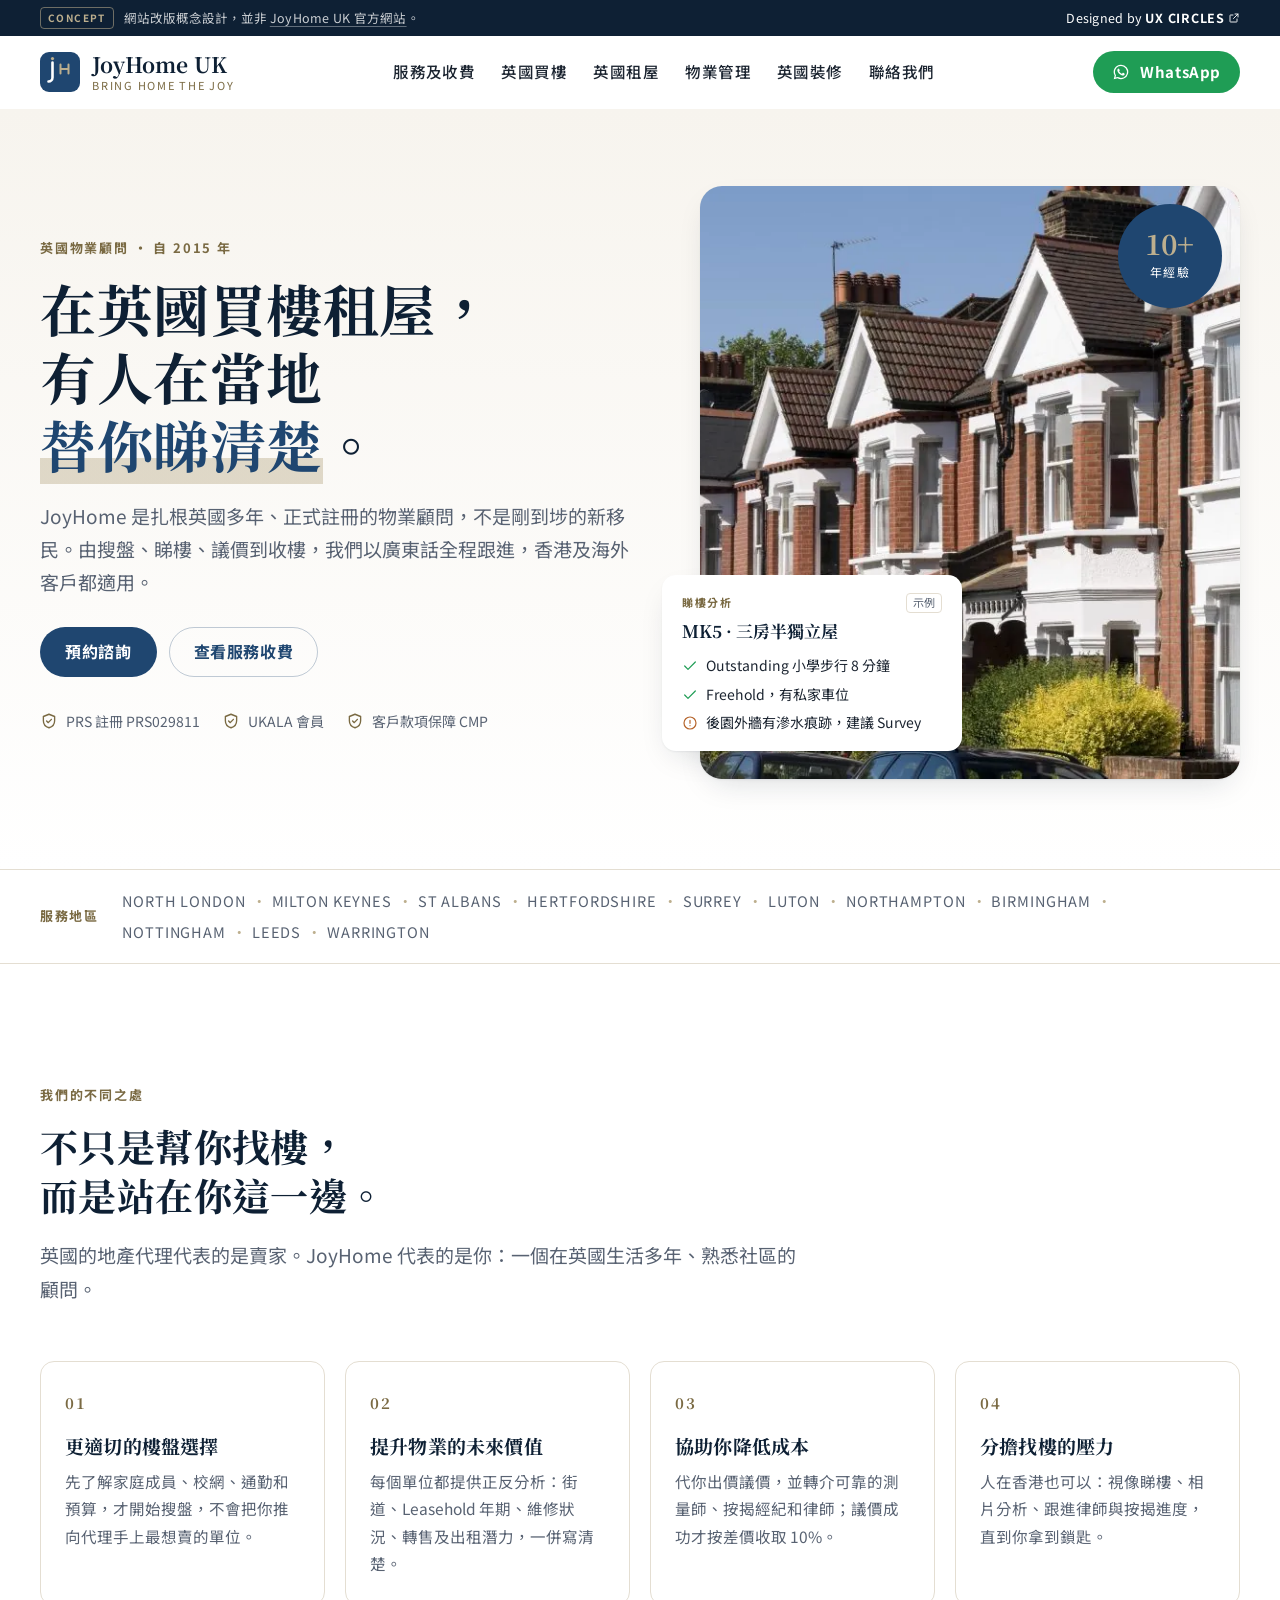
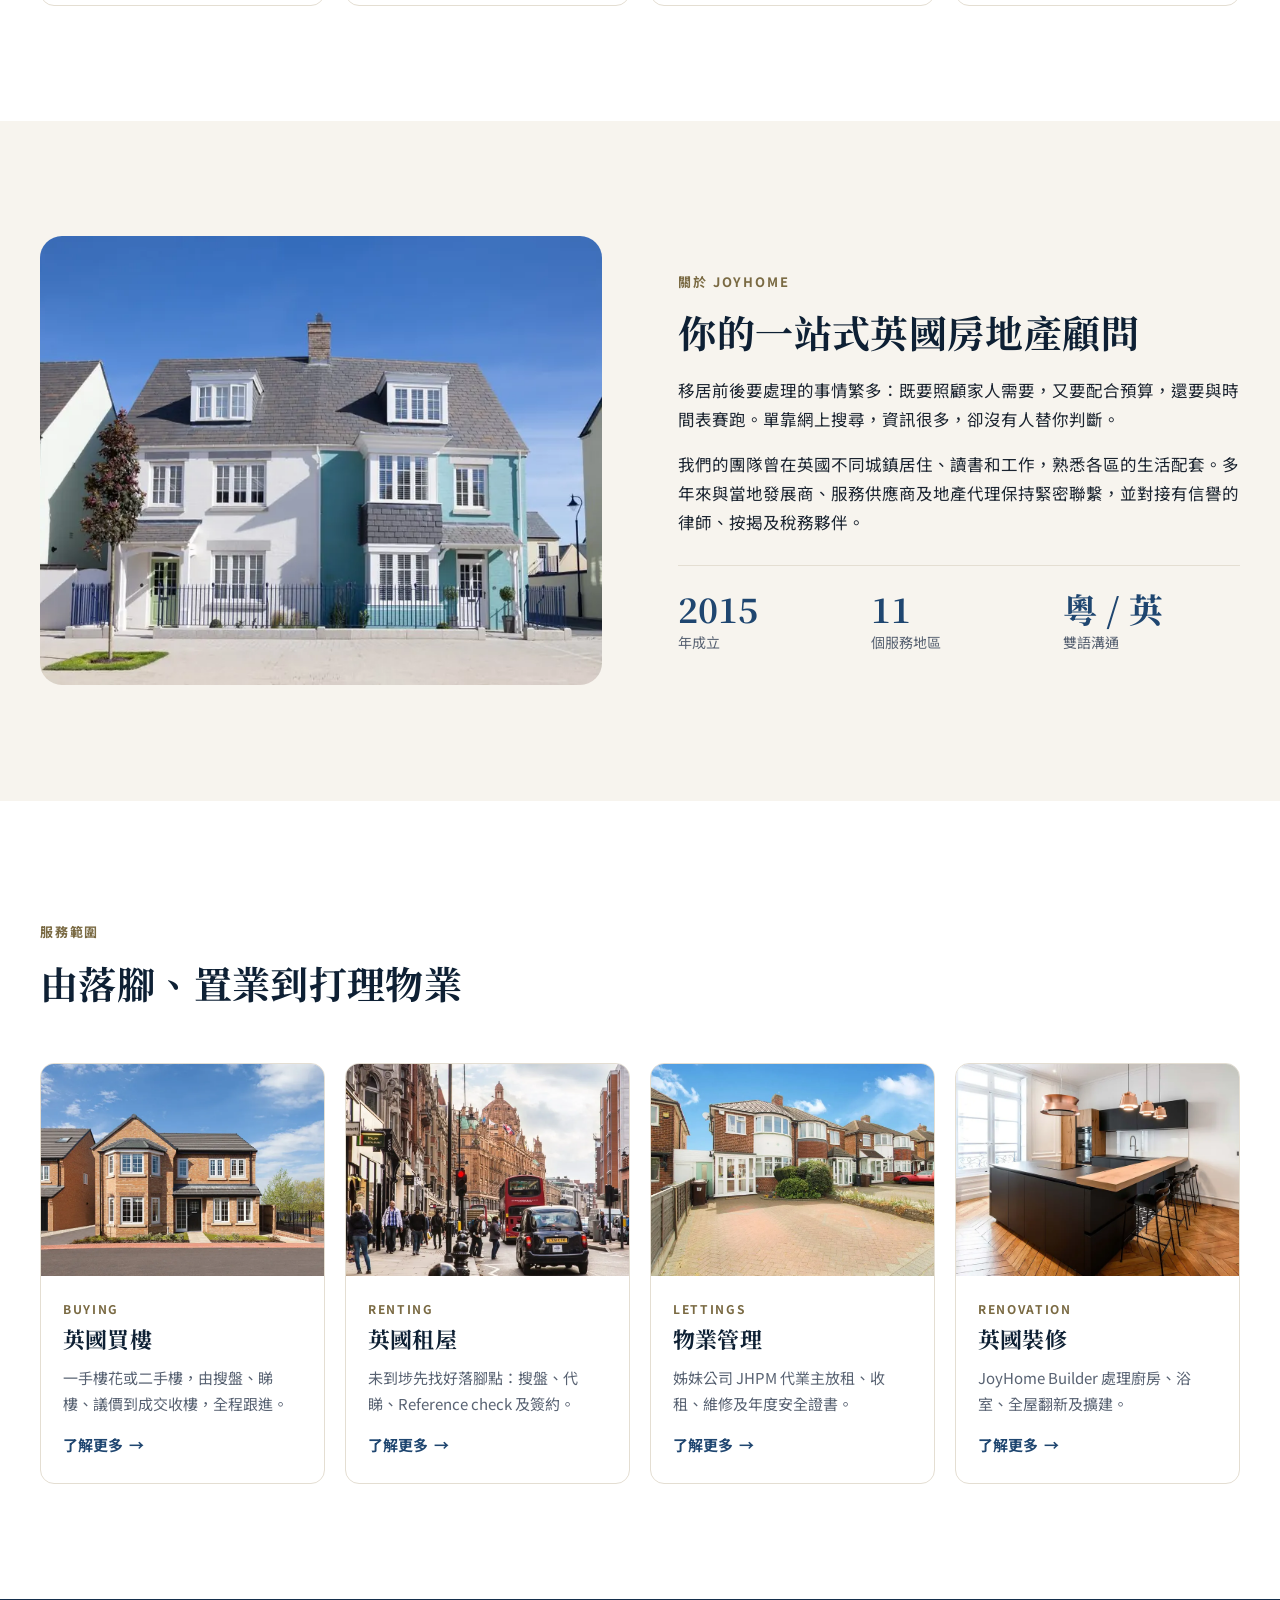
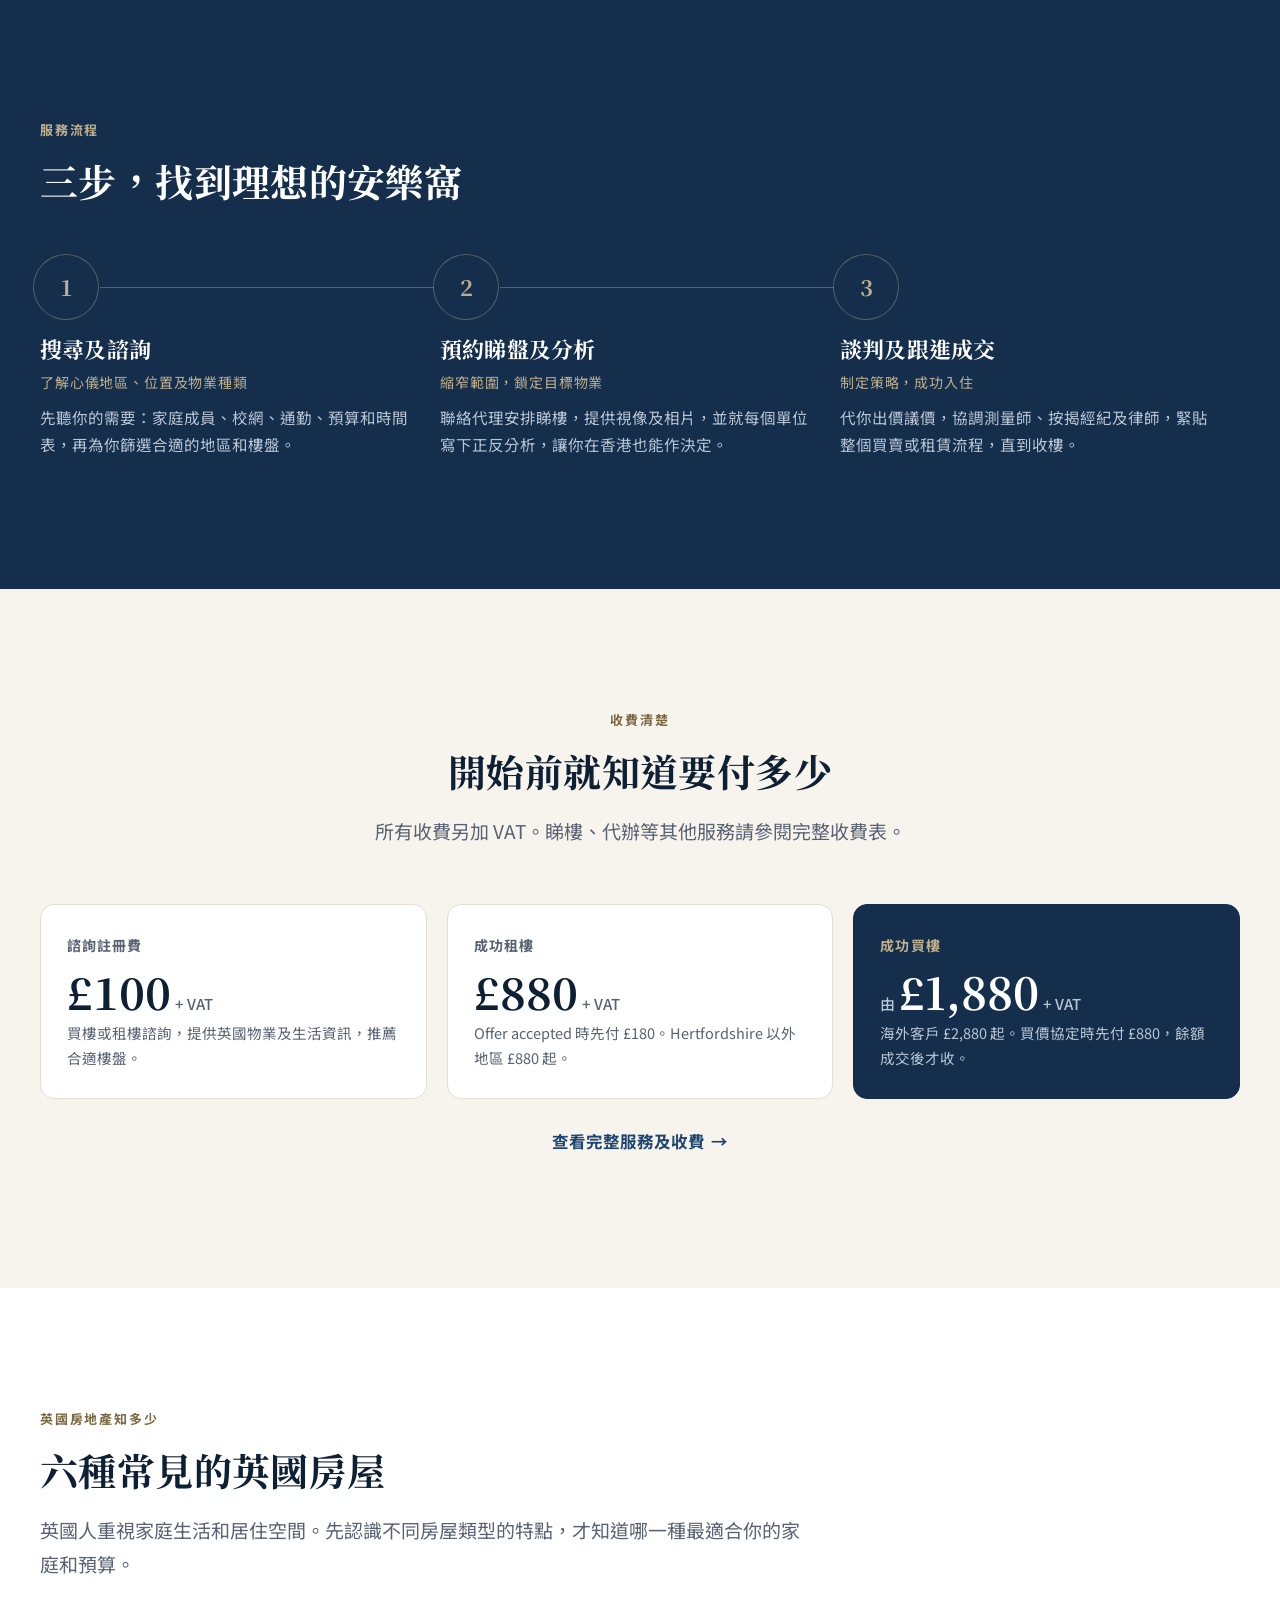
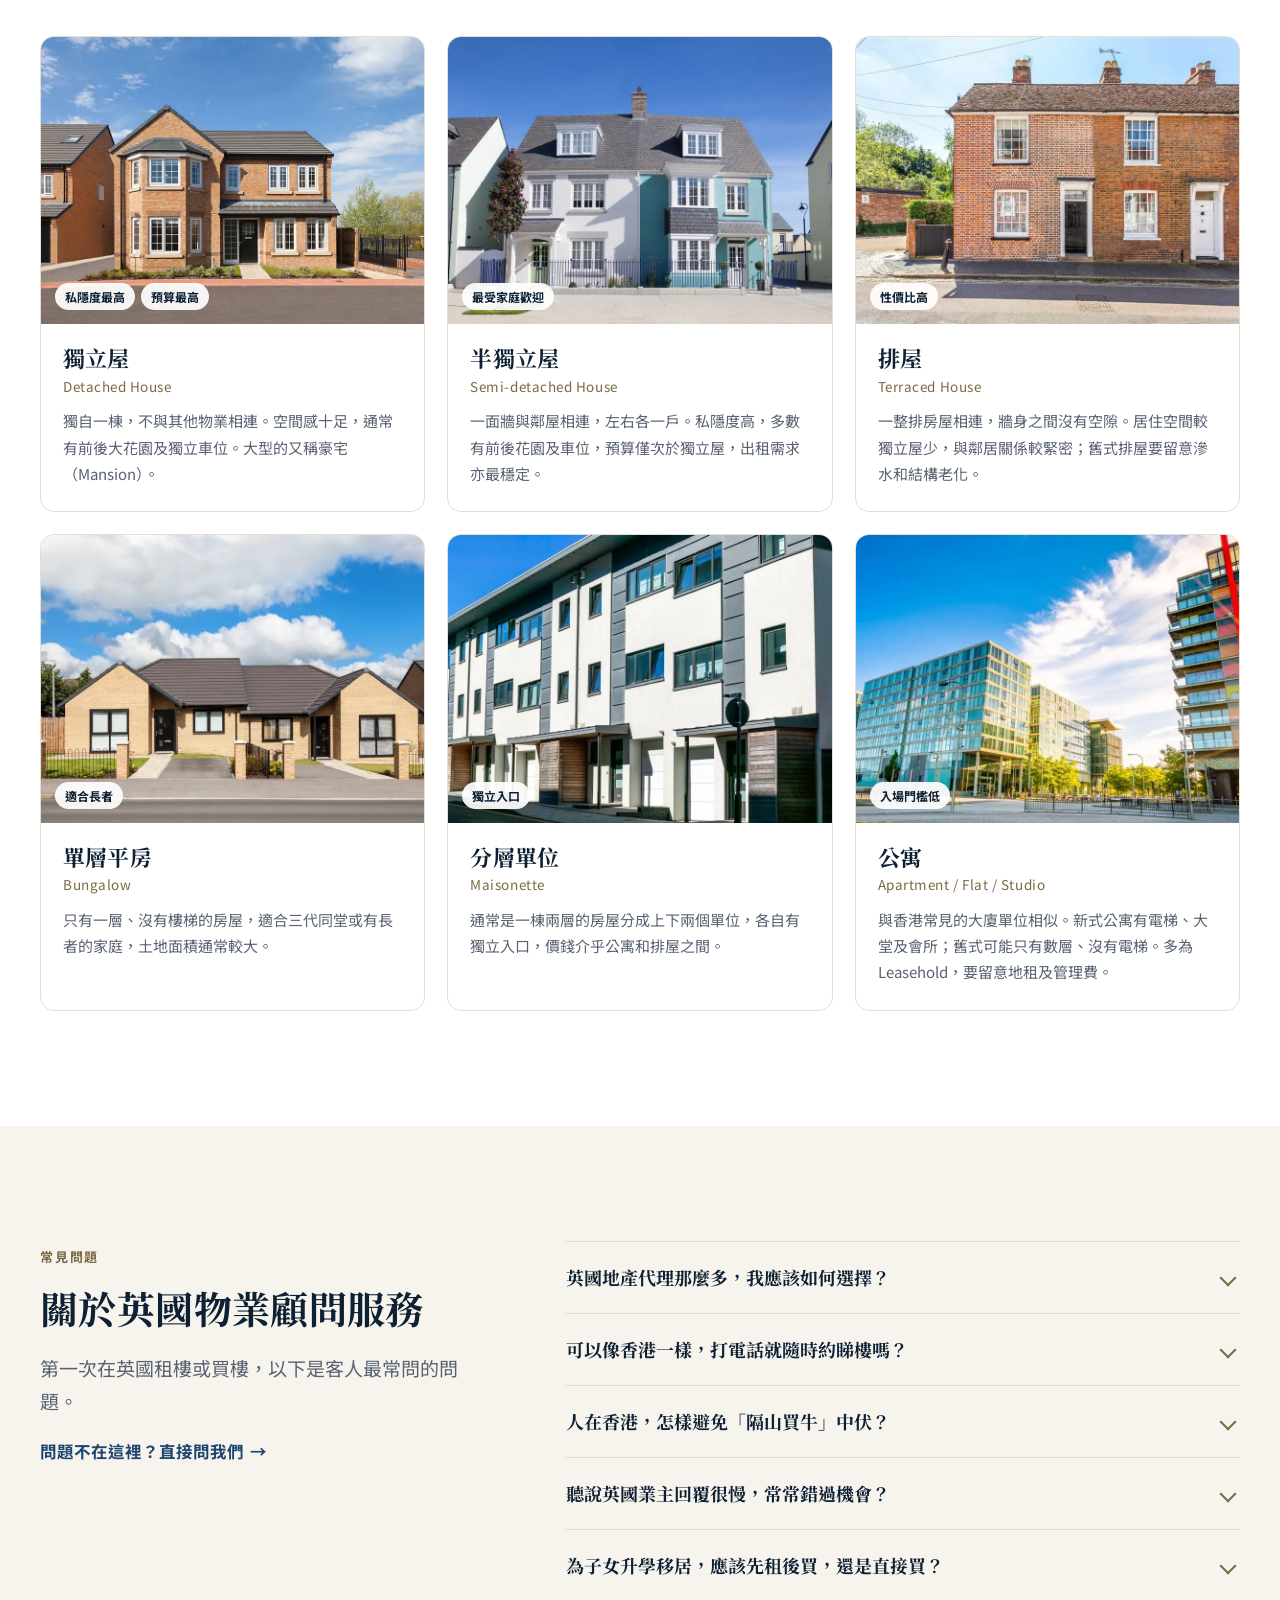
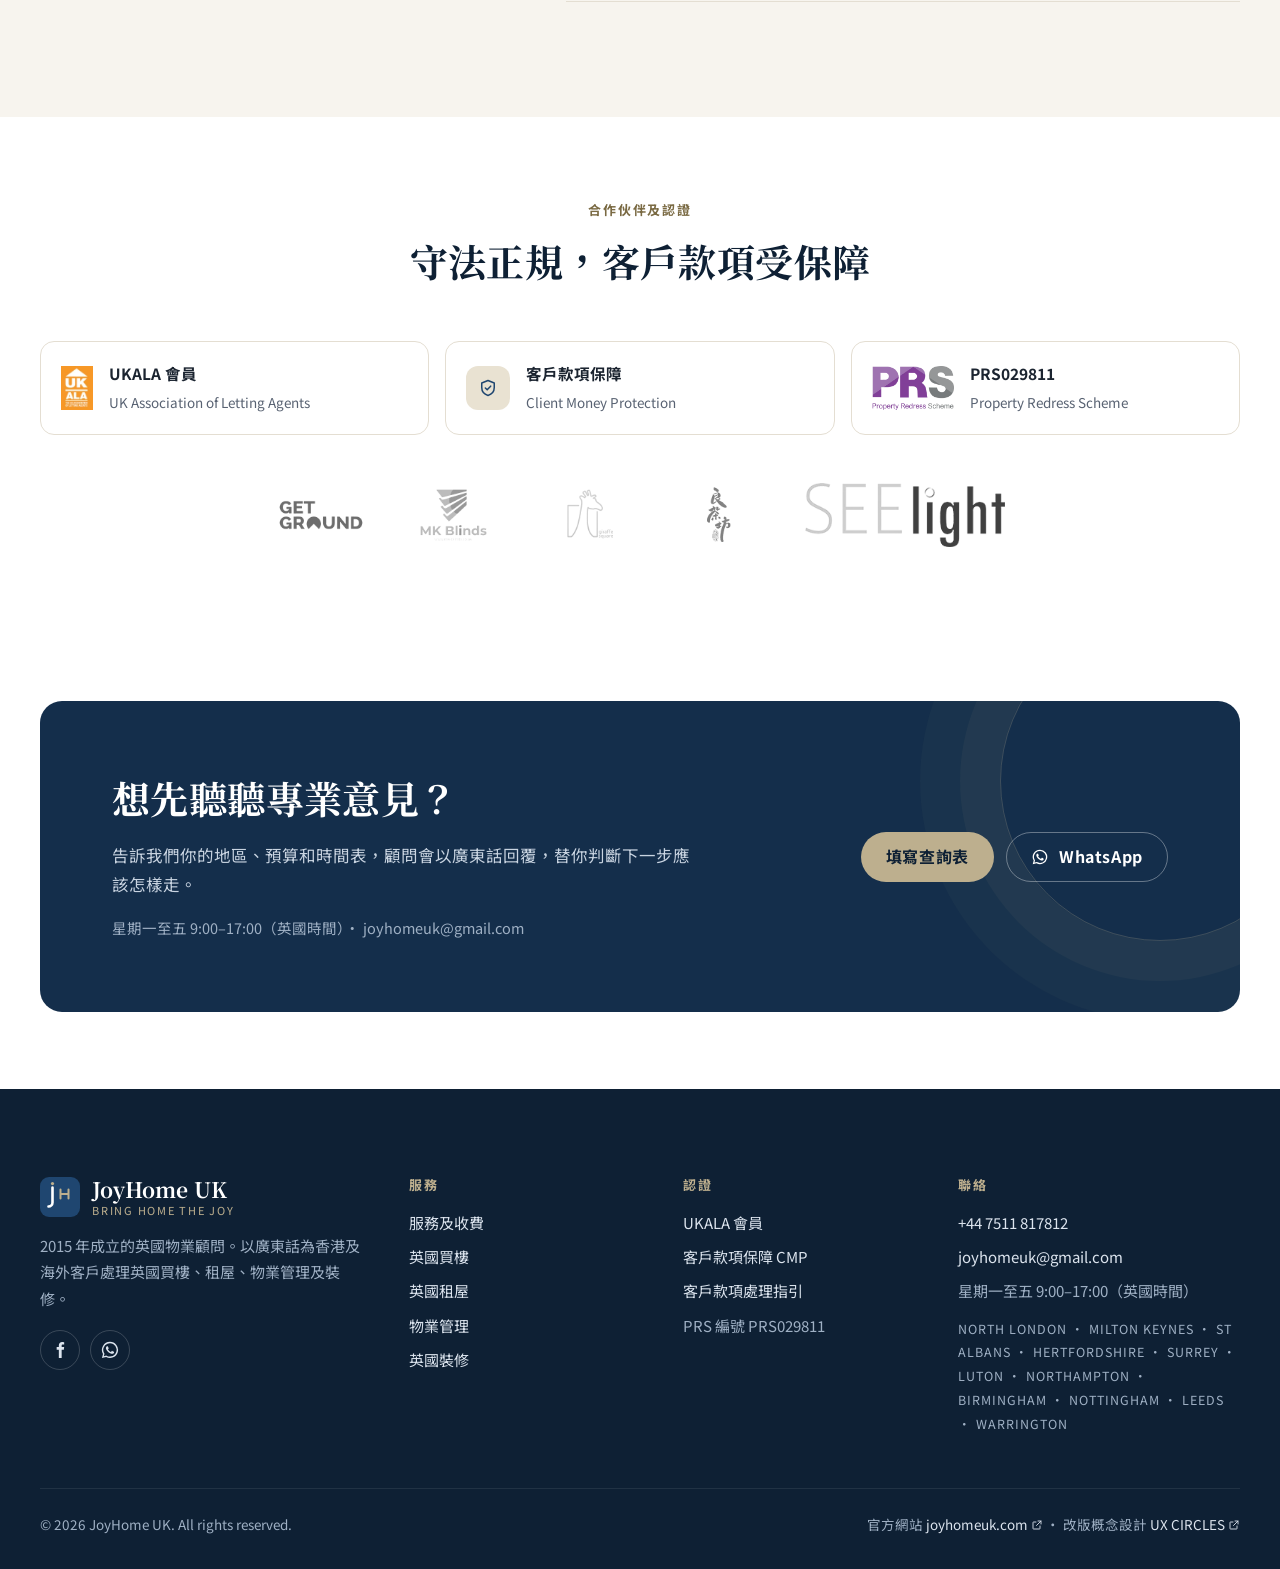
==== commit 04b848e8: "Remove the decorative lines beside section labels Co-Authored-By: Claude Opus 5.5 <noreply@anthropic" ====
--- a/index.html
+++ b/index.html
@@ -19,7 +19,7 @@
   <link rel="preconnect" href="https://fonts.googleapis.com">
   <link rel="preconnect" href="https://fonts.gstatic.com" crossorigin>
   <link href="https://fonts.googleapis.com/css2?family=Noto+Sans+TC:wght@400;500;700&family=Noto+Serif+TC:wght@600;700&display=swap" rel="stylesheet">
-  <link rel="stylesheet" href="assets/css/style.css?v=1">
+  <link rel="stylesheet" href="assets/css/style.css?v=2">
   <script>document.documentElement.classList.replace('no-js','js')</script>
 </head>
 <body>
--- a/assets/css/style.css
+++ b/assets/css/style.css
@@ -64,13 +64,11 @@
   font-size: 13px; font-weight: 700; letter-spacing: .14em; text-transform: uppercase;
   color: var(--gold-text); margin-bottom: 14px;
 }
-.eyebrow::before { content: ""; width: 24px; height: 1px; background: currentColor; }
 .bg-navy .eyebrow { color: var(--gold); }
 .lead { font-size: clamp(17px, 1.6vw, 19px); color: var(--muted); max-width: 40em; }
 .bg-navy .lead { color: #B9C6D6; }
 .head { max-width: 760px; margin-bottom: clamp(32px, 5vw, 56px); }
 .head.center { margin-left: auto; margin-right: auto; text-align: center; }
-.head.center .eyebrow::after { content: ""; width: 24px; height: 1px; background: currentColor; }
 
 /* Buttons */
 .btn {
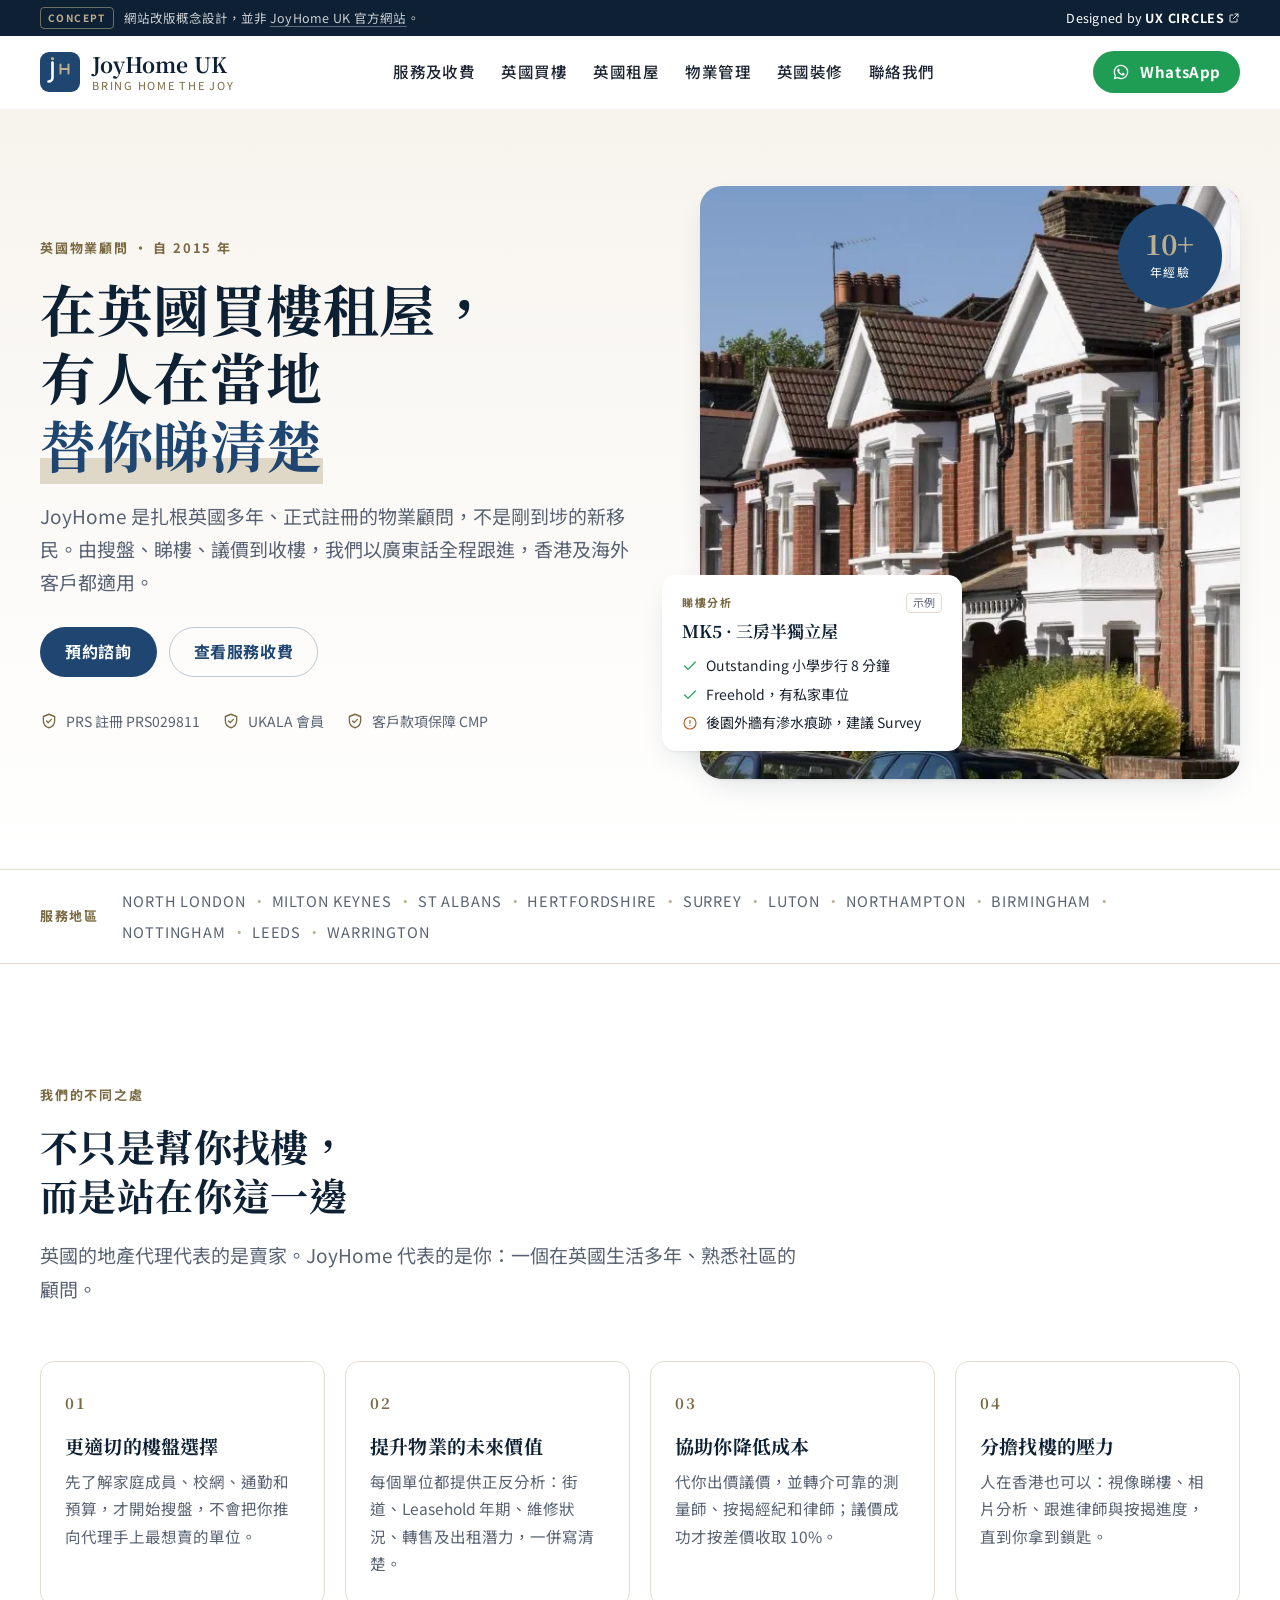
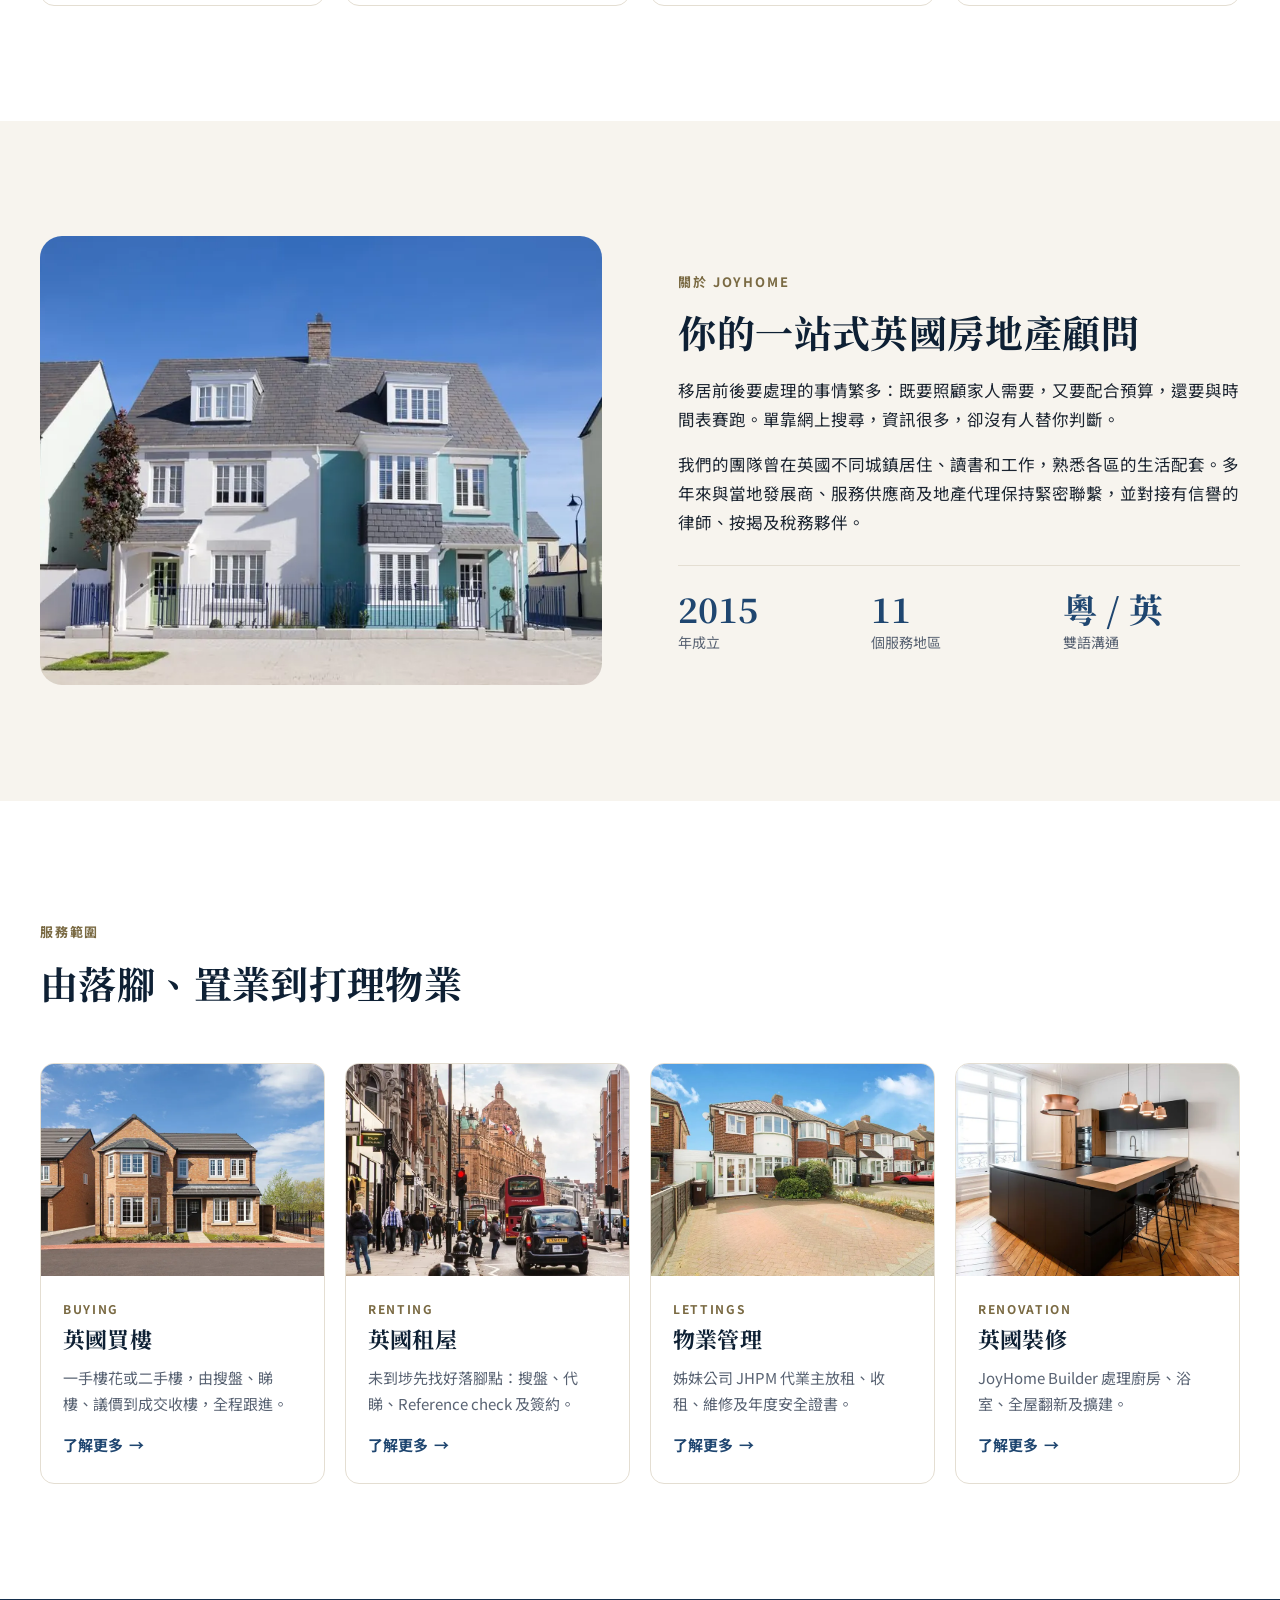
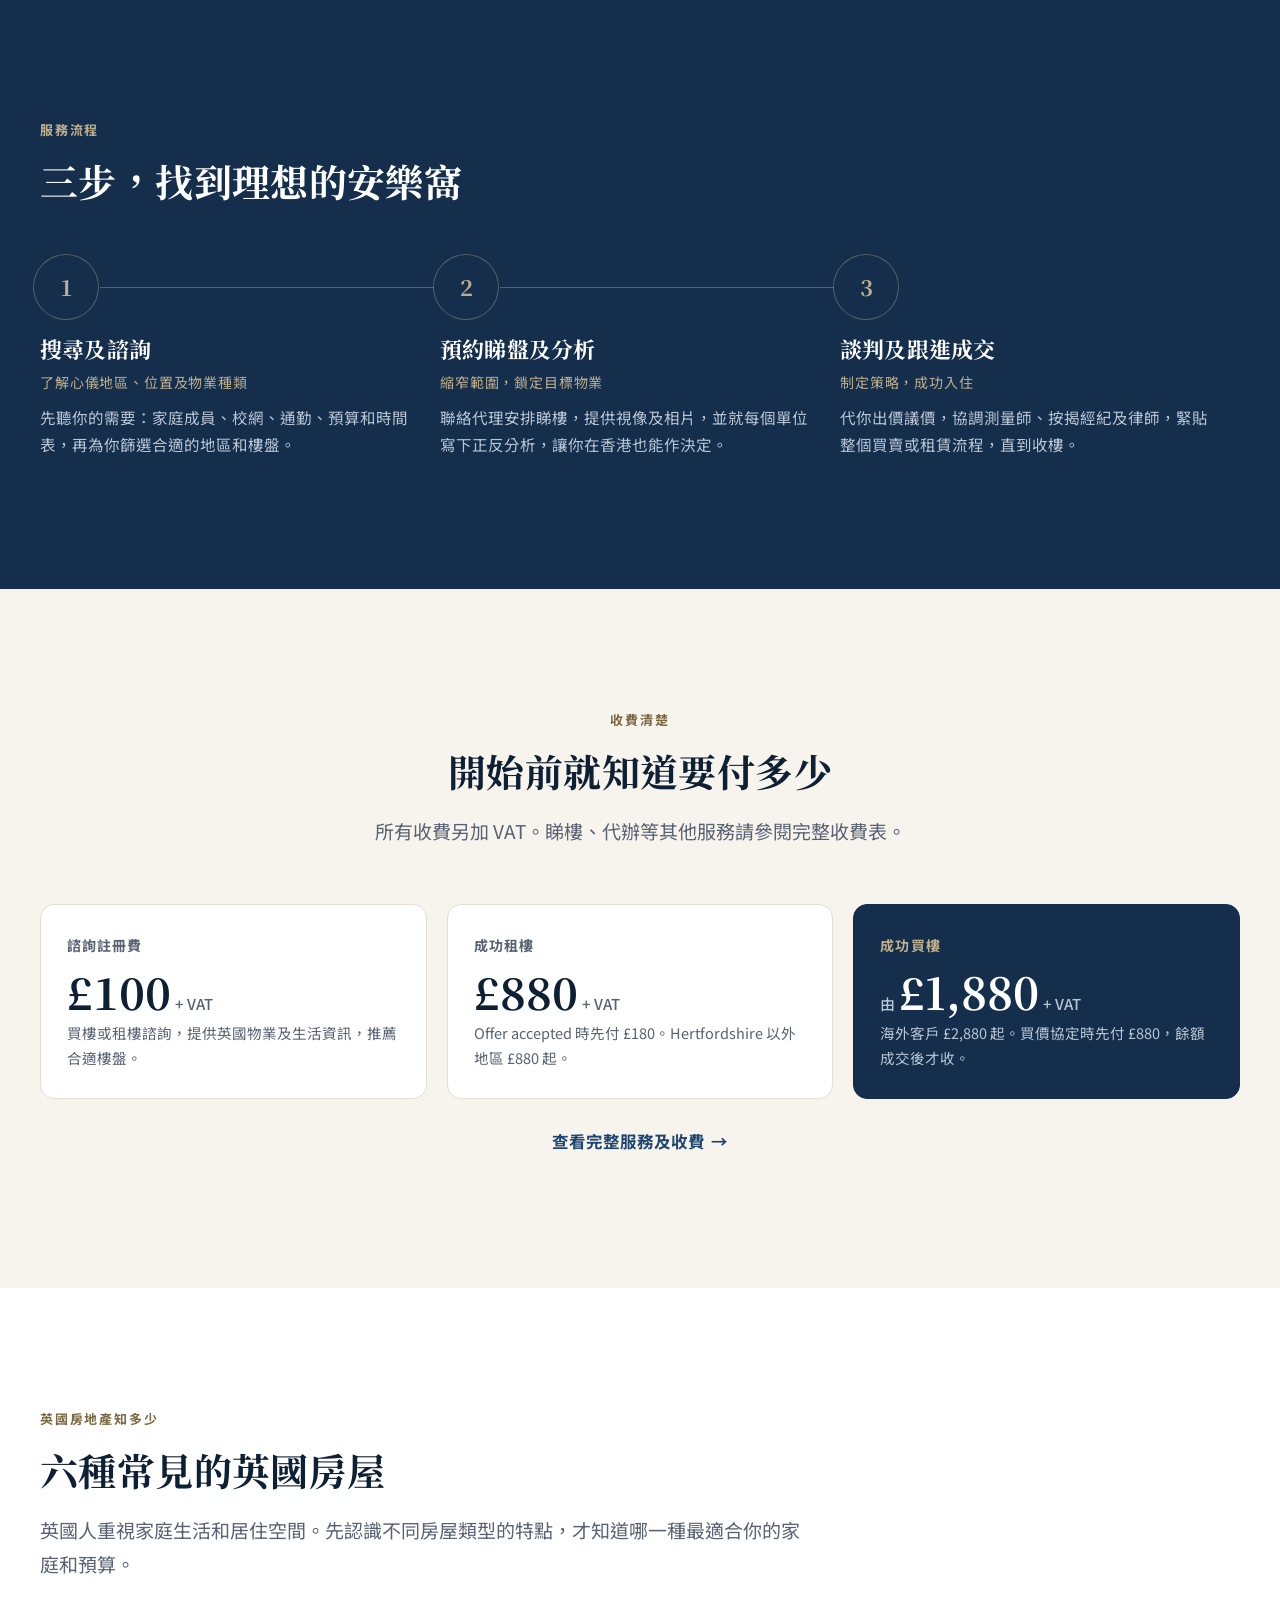
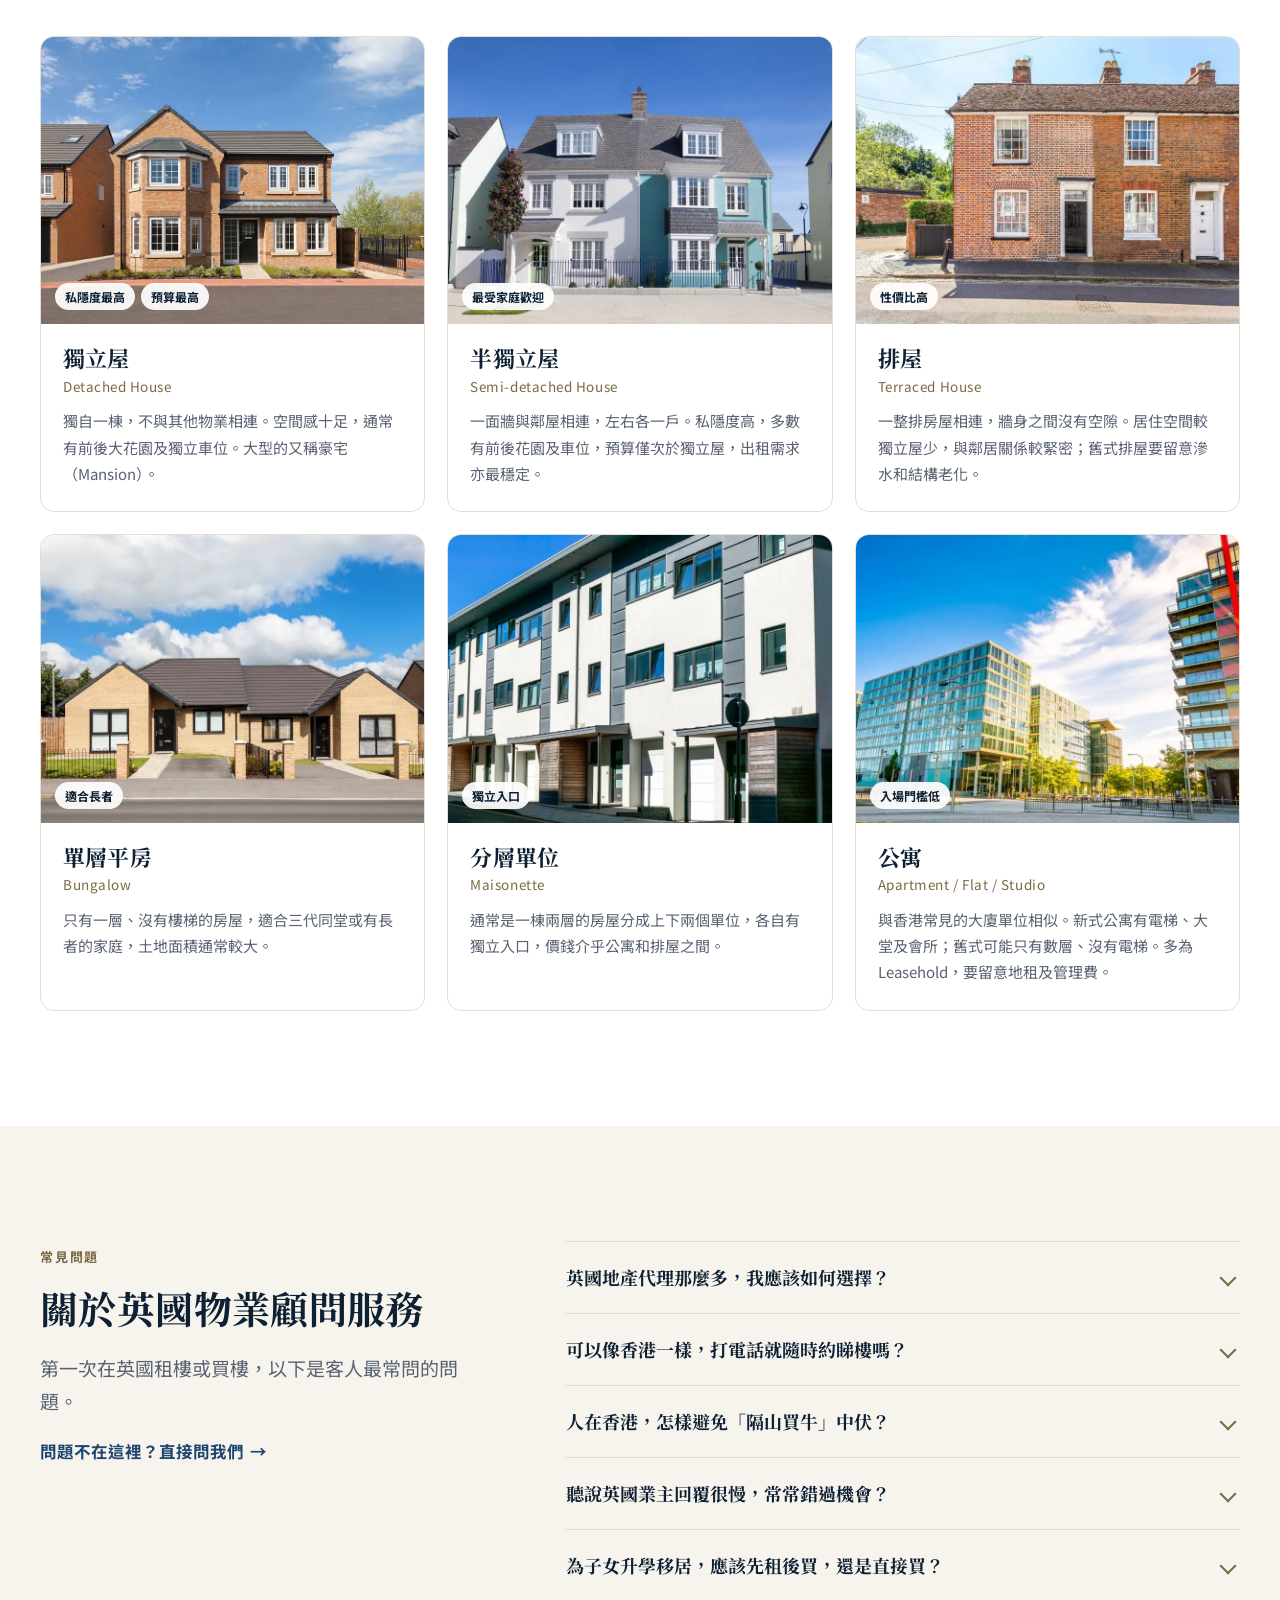
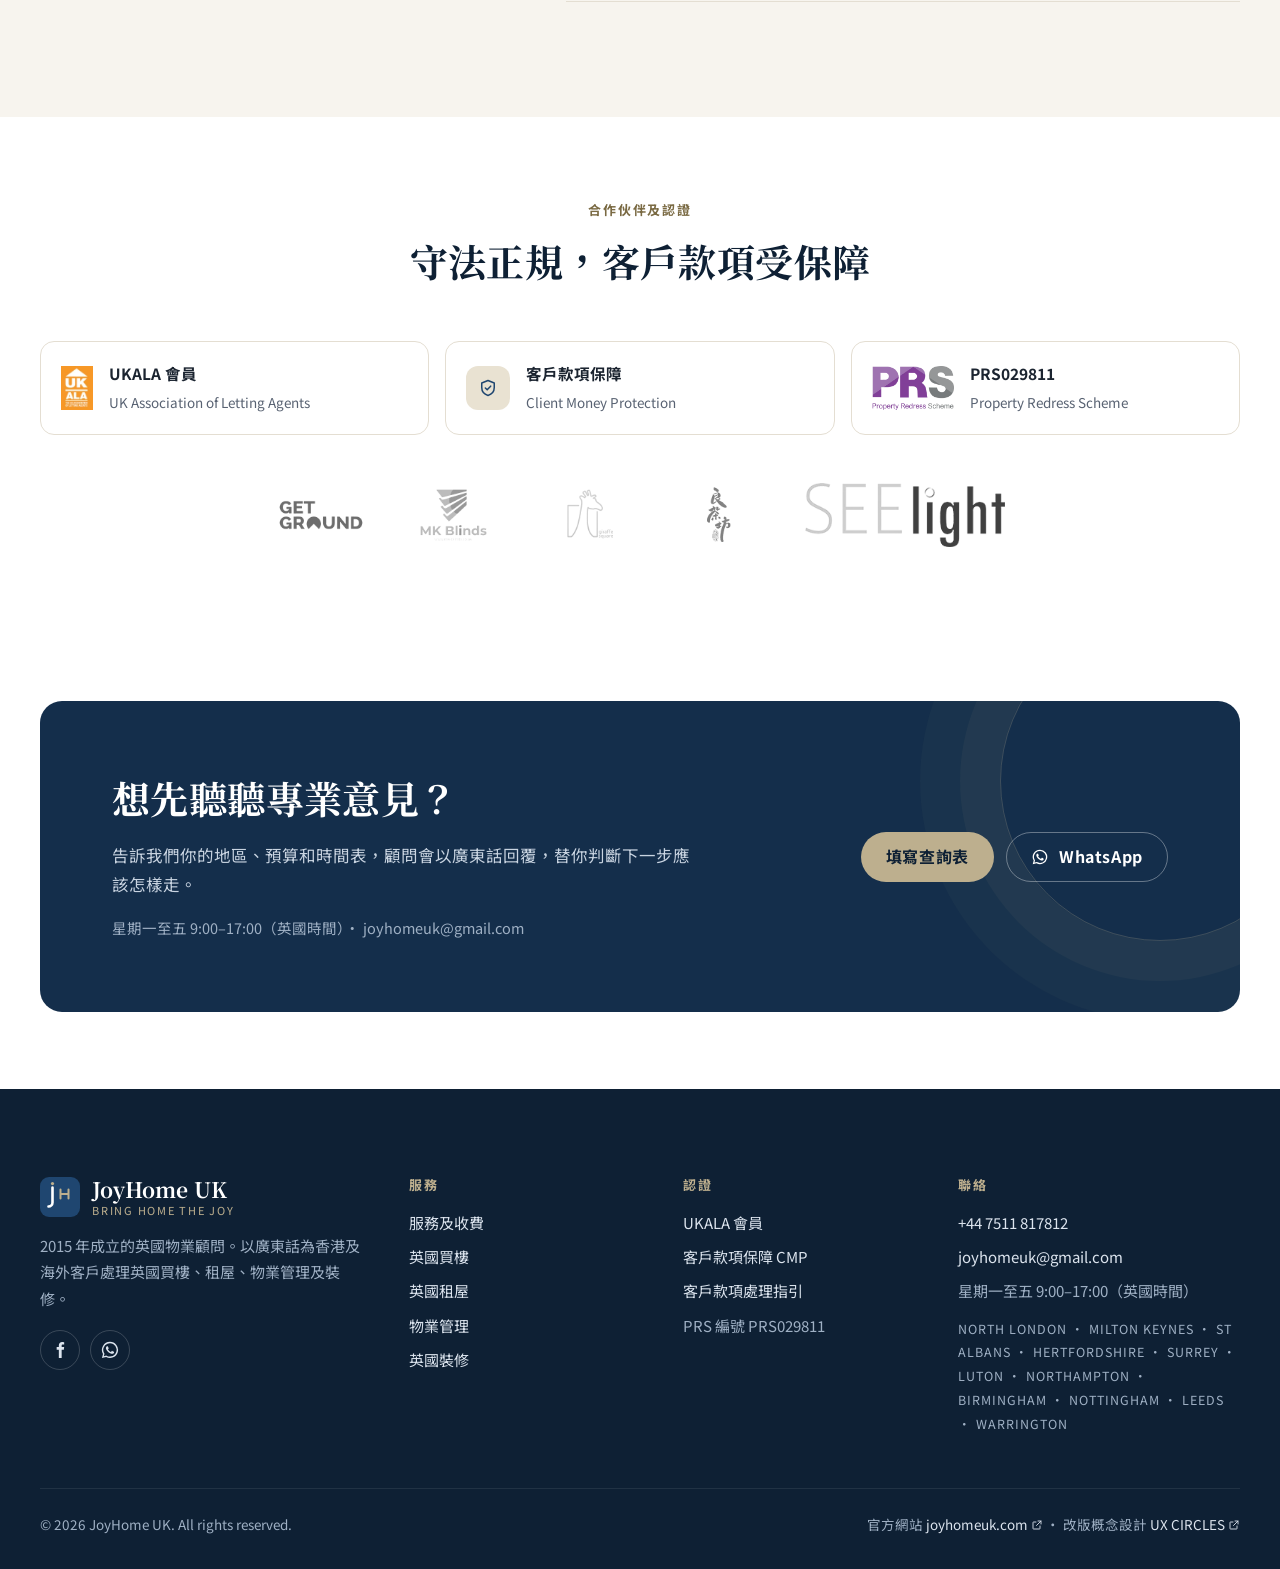
==== commit 13a21b1e: "Drop full stops at the end of headings Co-Authored-By: Claude Opus 5.5 <noreply@anthropic.com> Claud" ====
--- a/index.html
+++ b/index.html
@@ -84,7 +84,7 @@
       <div class="wrap hero-grid">
         <div>
           <p class="eyebrow">英國物業顧問 · 自 2015 年</p>
-          <h1>在英國買樓租屋，<br>有人在當地<br><em>替你睇清楚</em>。</h1>
+          <h1>在英國買樓租屋，<br>有人在當地<br><em>替你睇清楚</em></h1>
           <p class="lead">JoyHome 是扎根英國多年、正式註冊的物業顧問，不是剛到埗的新移民。由搜盤、睇樓、議價到收樓，我們以廣東話全程跟進，香港及海外客戶都適用。</p>
           <div class="btn-row">
             <a class="btn btn-primary" href="contact.html">預約諮詢</a>
@@ -119,7 +119,7 @@
       <div class="wrap">
         <div class="head">
           <p class="eyebrow">我們的不同之處</p>
-          <h2>不只是幫你找樓，<br>而是站在你這一邊。</h2>
+          <h2>不只是幫你找樓，<br>而是站在你這一邊</h2>
           <p class="lead">英國的地產代理代表的是賣家。JoyHome 代表的是你：一個在英國生活多年、熟悉社區的顧問。</p>
         </div>
         <div class="diff-grid">
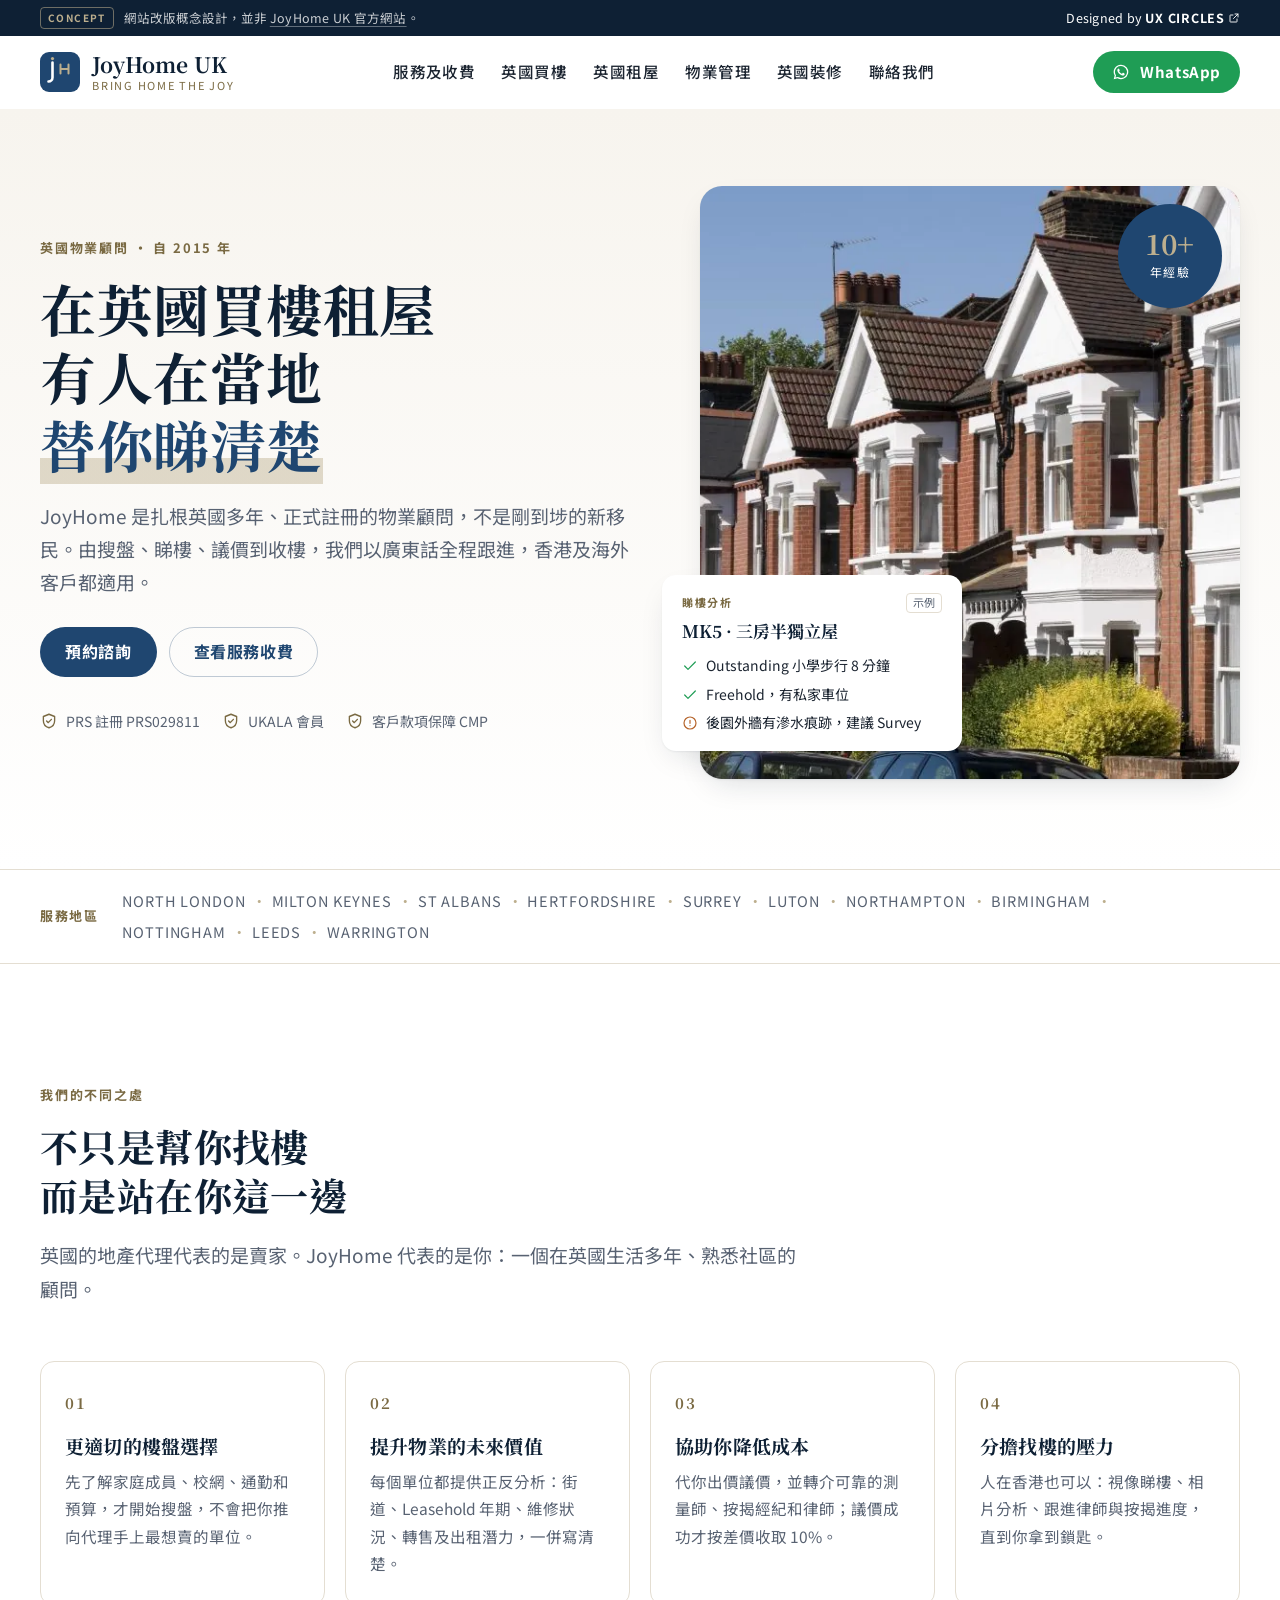
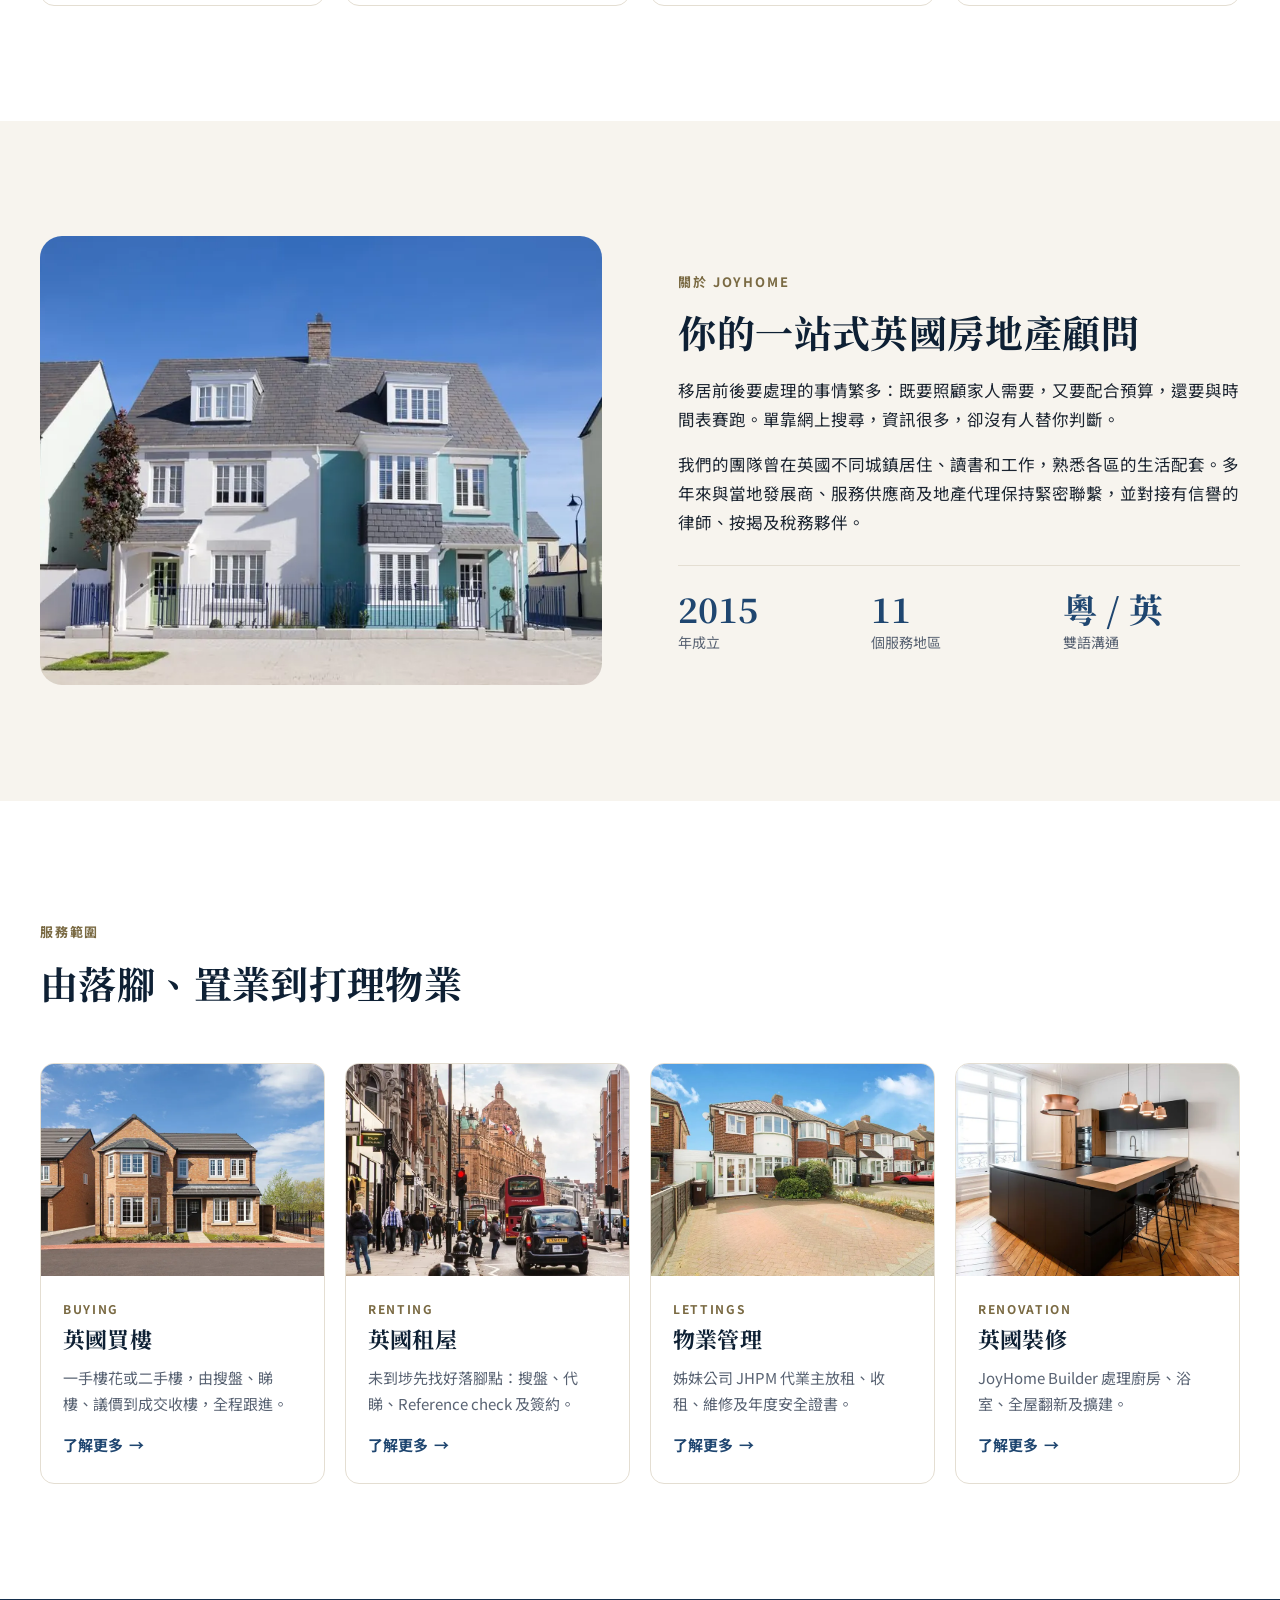
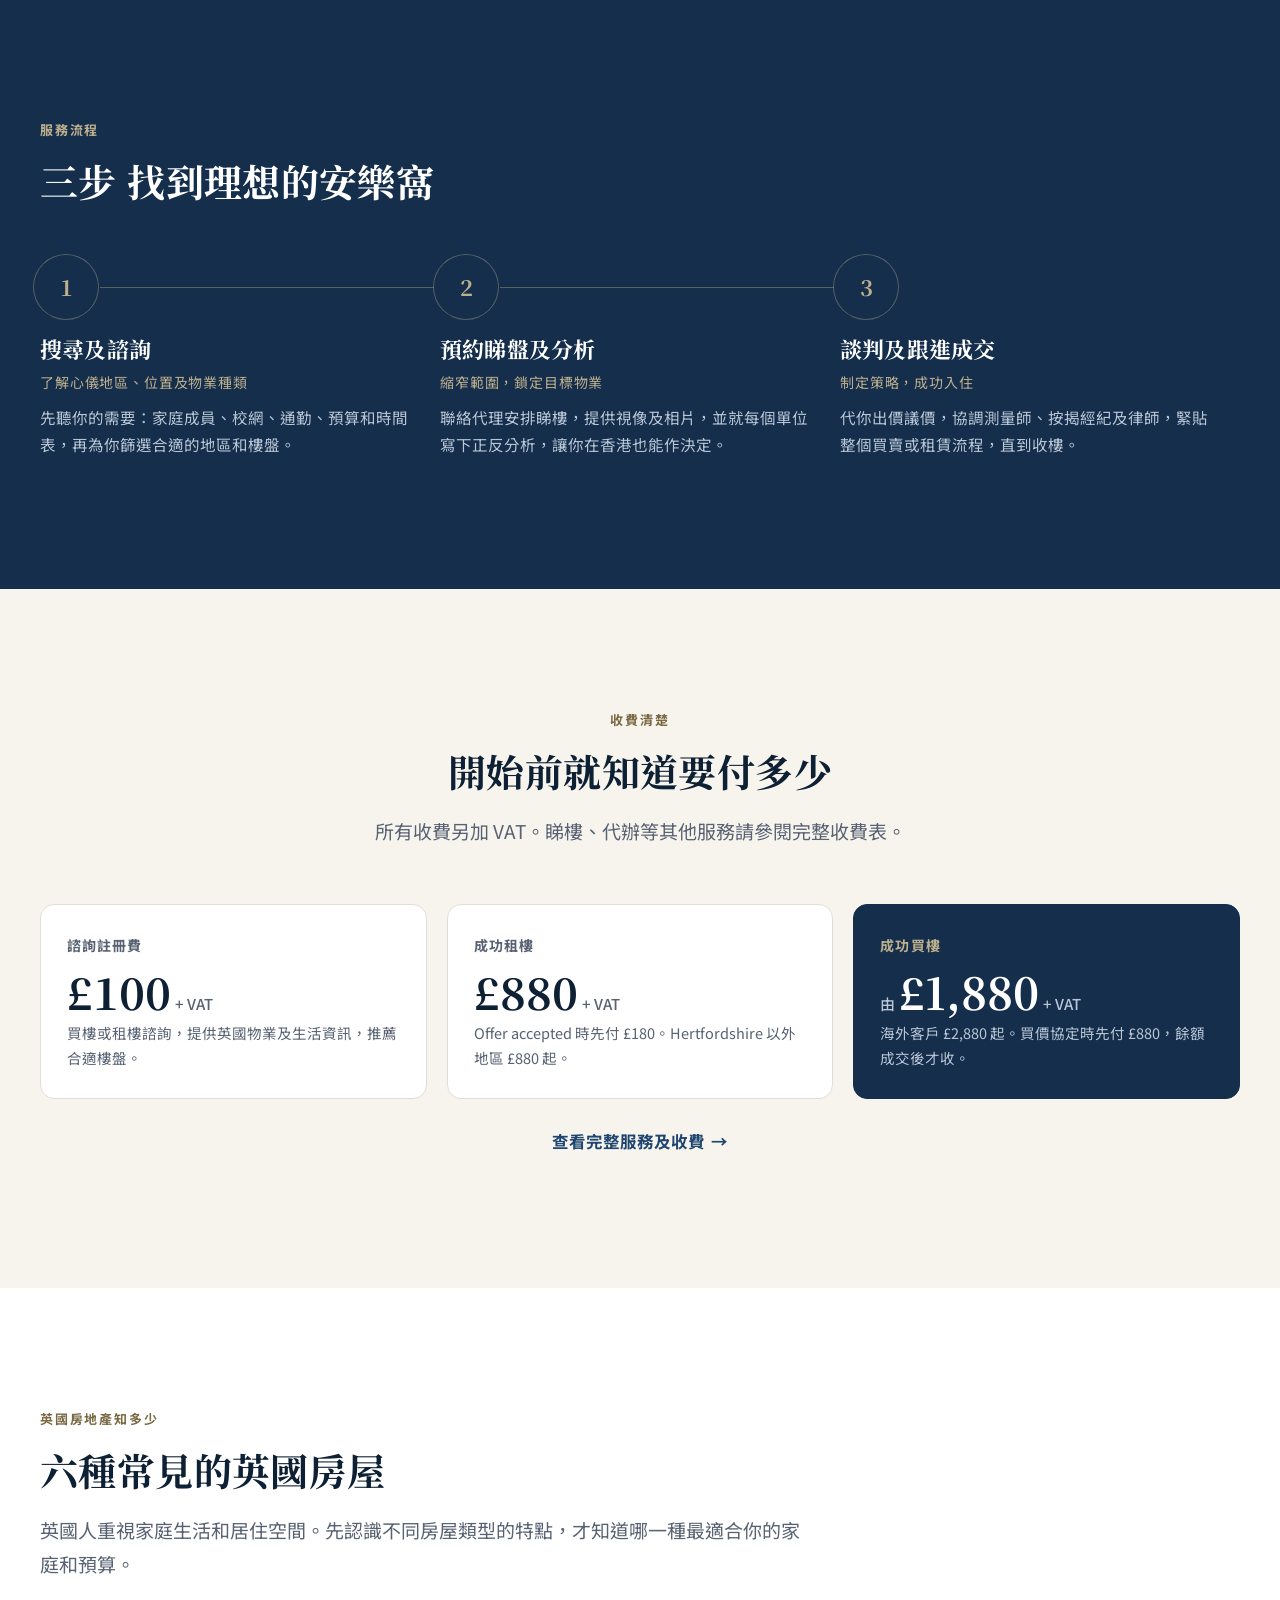
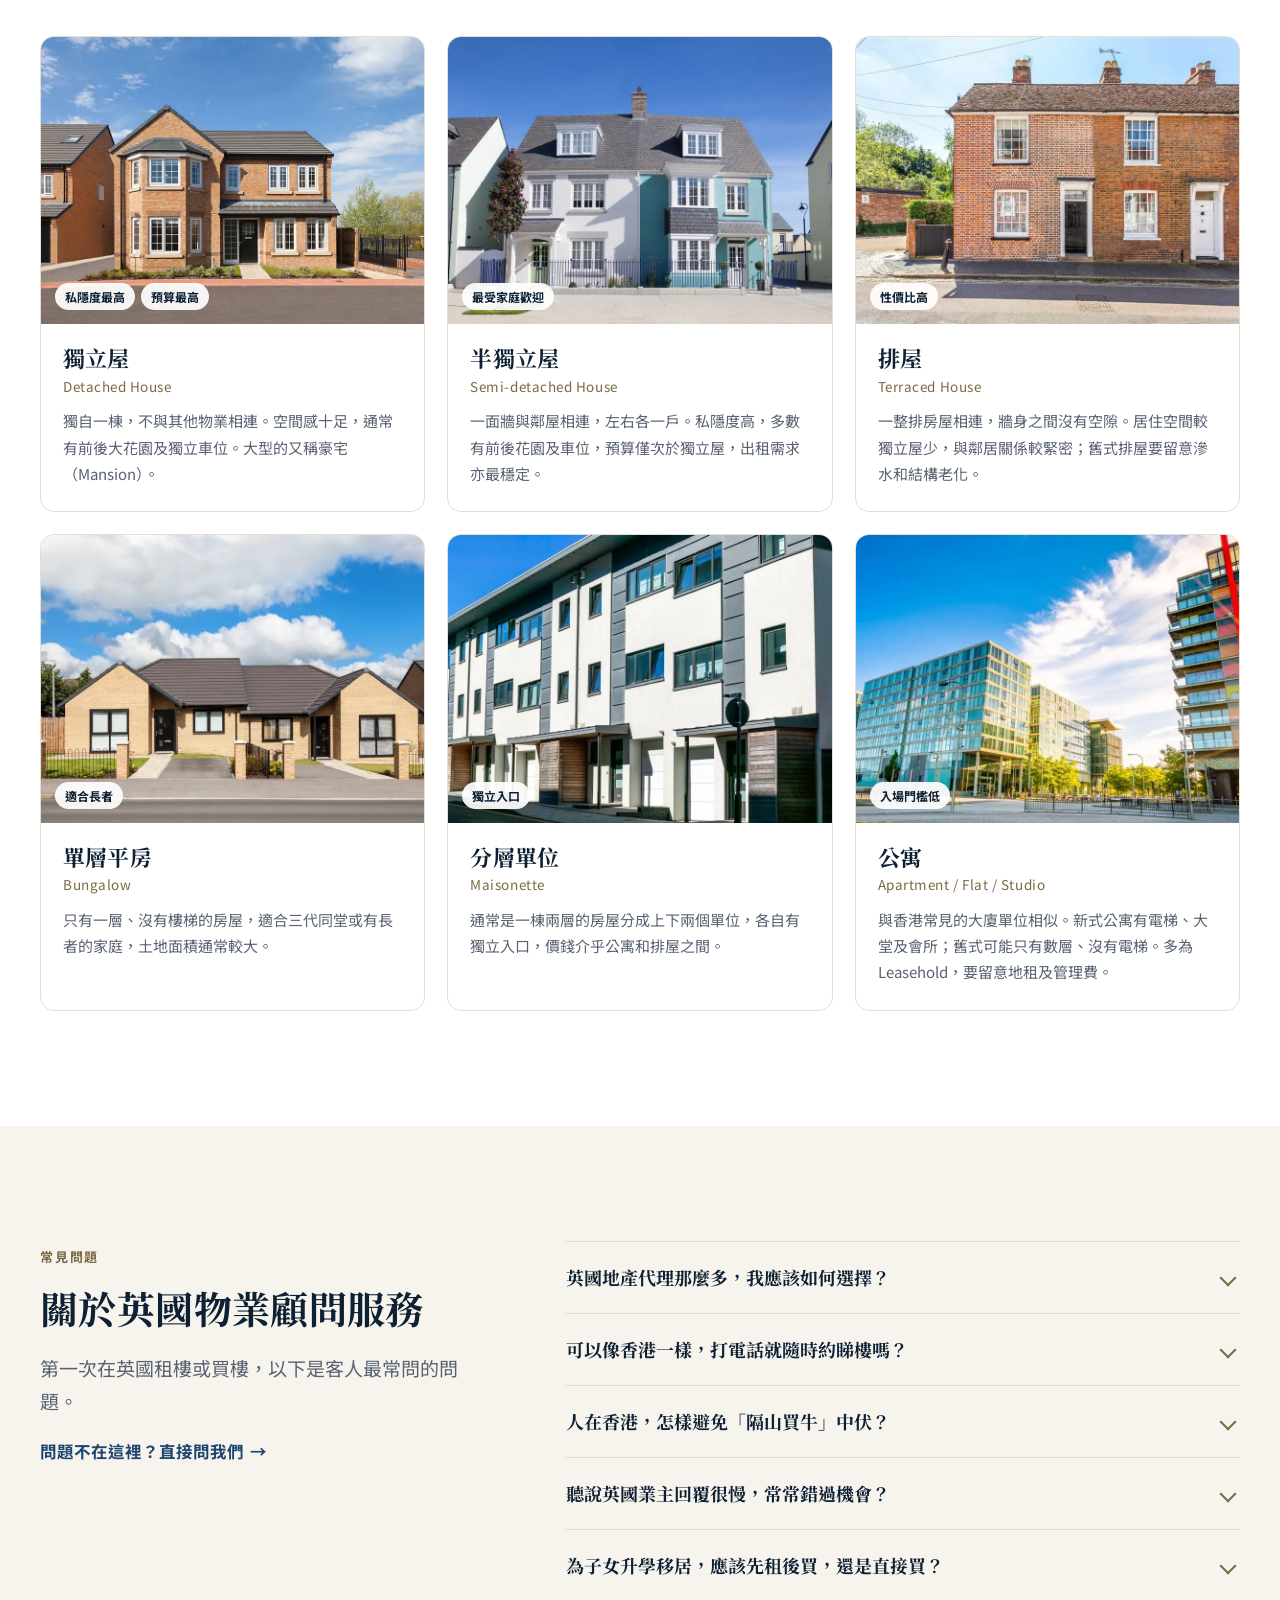
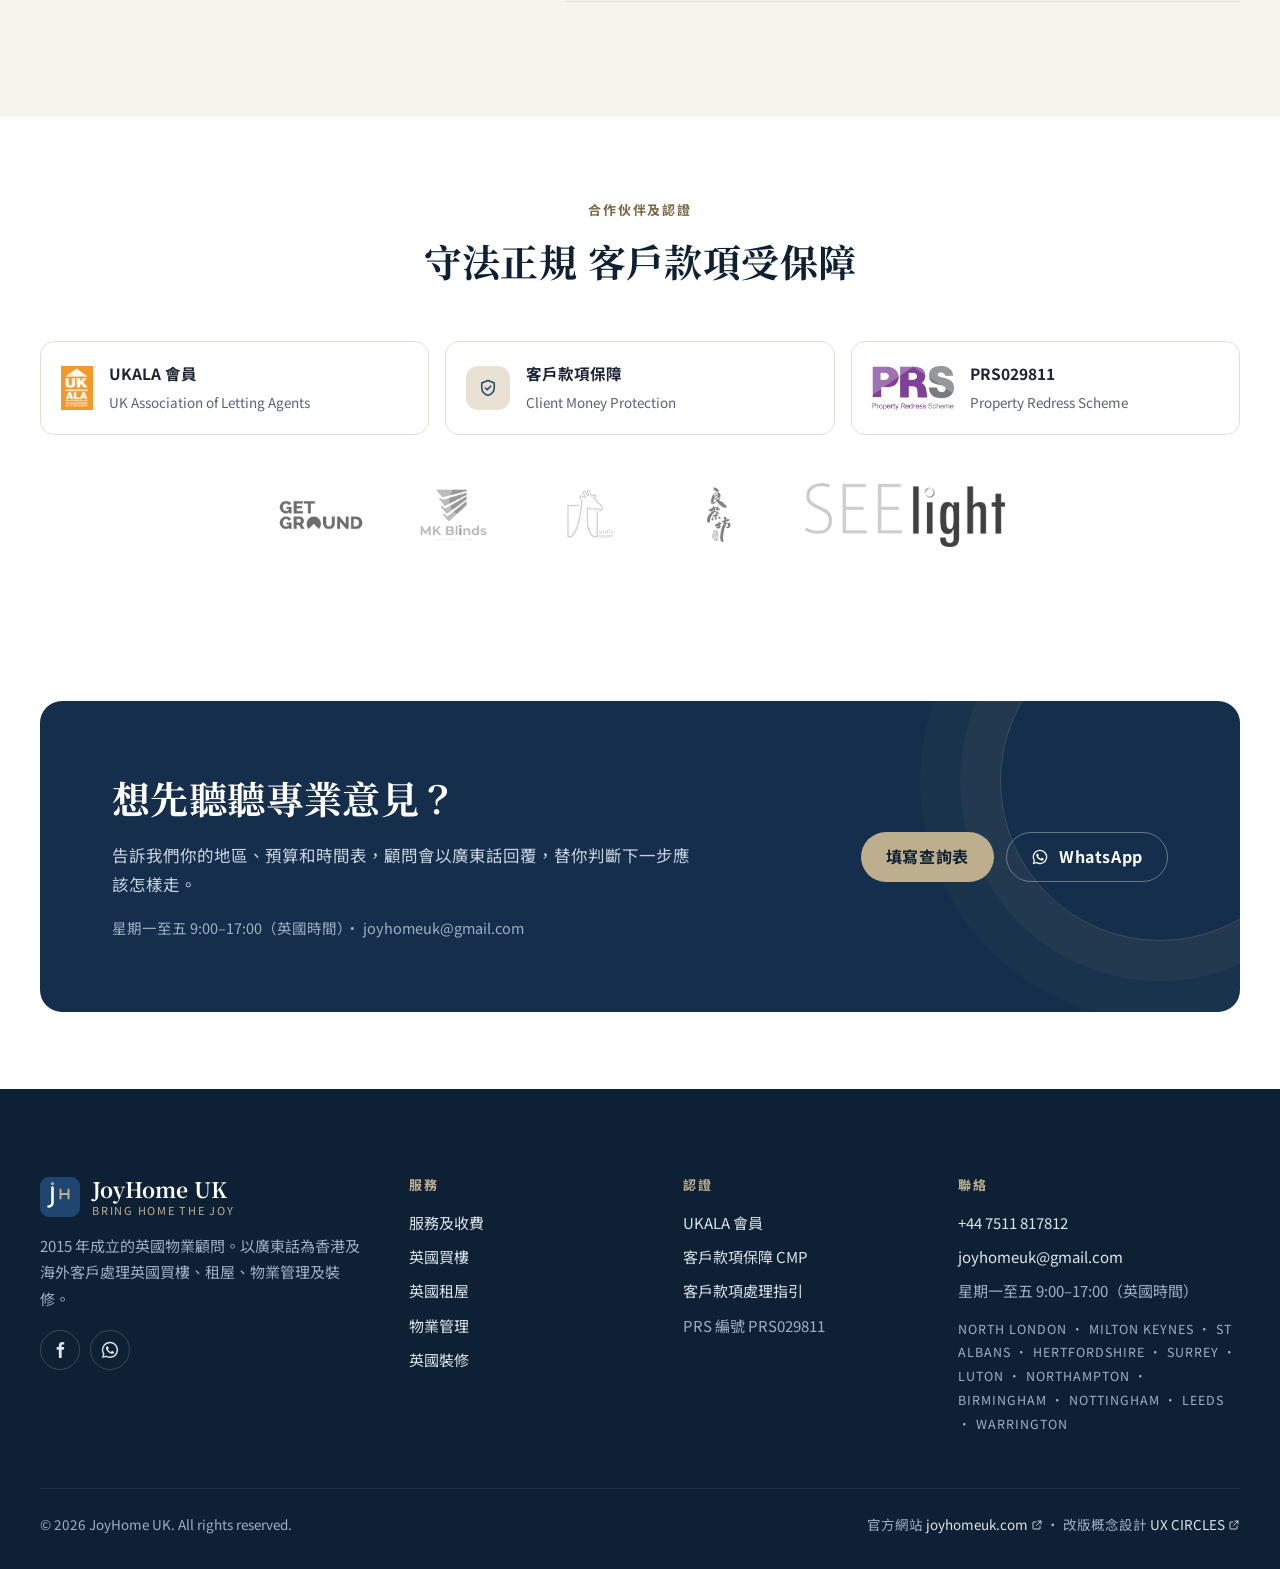
==== commit 35e83c59: "Drop commas from headings Co-Authored-By: Claude Opus 5.5 <noreply@anthropic.com> Claude-Session: ht" ====
--- a/index.html
+++ b/index.html
@@ -84,7 +84,7 @@
       <div class="wrap hero-grid">
         <div>
           <p class="eyebrow">英國物業顧問 · 自 2015 年</p>
-          <h1>在英國買樓租屋，<br>有人在當地<br><em>替你睇清楚</em></h1>
+          <h1>在英國買樓租屋<br>有人在當地<br><em>替你睇清楚</em></h1>
           <p class="lead">JoyHome 是扎根英國多年、正式註冊的物業顧問，不是剛到埗的新移民。由搜盤、睇樓、議價到收樓，我們以廣東話全程跟進，香港及海外客戶都適用。</p>
           <div class="btn-row">
             <a class="btn btn-primary" href="contact.html">預約諮詢</a>
@@ -119,7 +119,7 @@
       <div class="wrap">
         <div class="head">
           <p class="eyebrow">我們的不同之處</p>
-          <h2>不只是幫你找樓，<br>而是站在你這一邊</h2>
+          <h2>不只是幫你找樓<br>而是站在你這一邊</h2>
           <p class="lead">英國的地產代理代表的是賣家。JoyHome 代表的是你：一個在英國生活多年、熟悉社區的顧問。</p>
         </div>
         <div class="diff-grid">
@@ -179,7 +179,7 @@
       <div class="wrap">
         <div class="head">
           <p class="eyebrow">服務流程</p>
-          <h2>三步，找到理想的安樂窩</h2>
+          <h2>三步 找到理想的安樂窩</h2>
         </div>
         <ol class="steps">
           <li class="reveal"><h3>搜尋及諮詢</h3><p class="step-sub">了解心儀地區、位置及物業種類</p><p>先聽你的需要：家庭成員、校網、通勤、預算和時間表，再為你篩選合適的地區和樓盤。</p></li>
@@ -278,7 +278,7 @@
       <div class="wrap">
         <div class="head center">
           <p class="eyebrow">合作伙伴及認證</p>
-          <h2>守法正規，客戶款項受保障</h2>
+          <h2>守法正規 客戶款項受保障</h2>
         </div>
         <div class="accred" style="margin-bottom:48px">
           <a href="https://www.joyhomeuk.com/wp-content/uploads/2020/07/UKALA.pdf" target="_blank" rel="noopener"><img src="assets/img/ukala.webp" alt="UKALA" loading="lazy"><div><b>UKALA 會員</b><span>UK Association of Letting Agents</span></div></a>
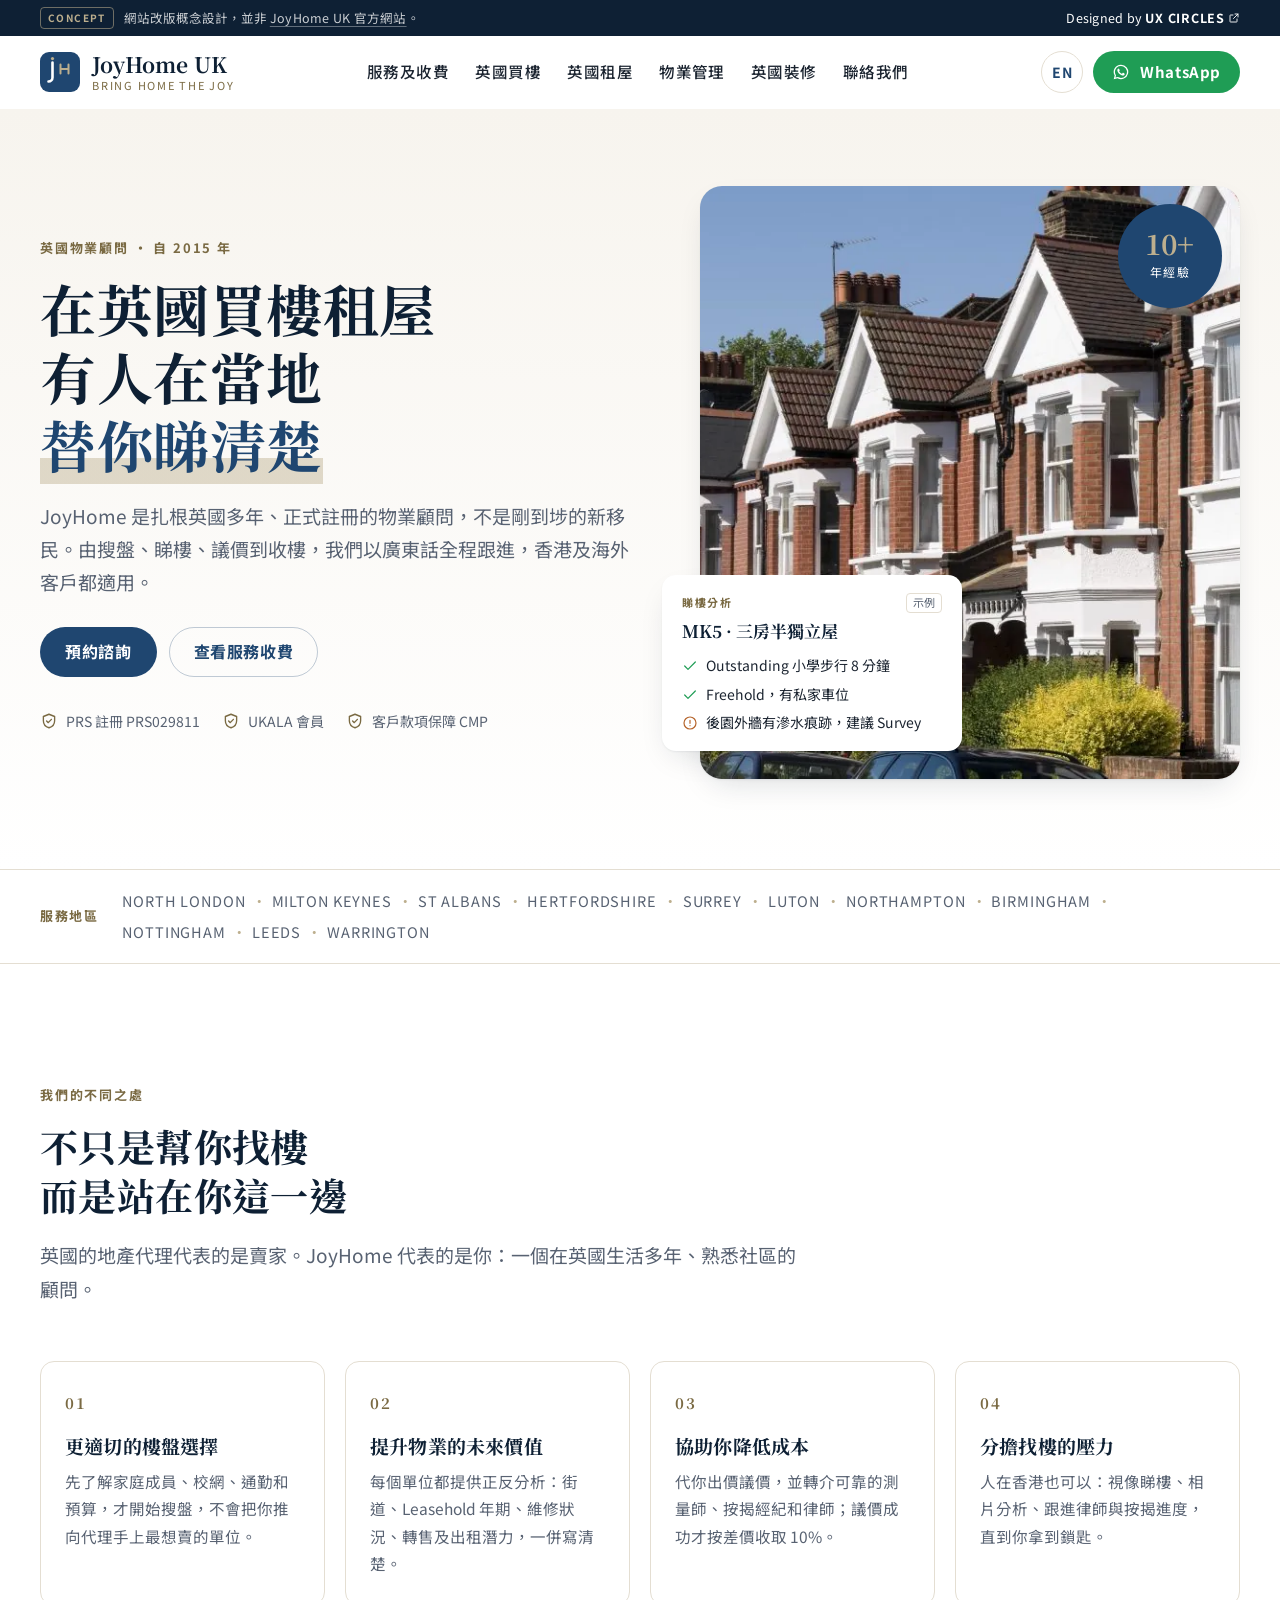
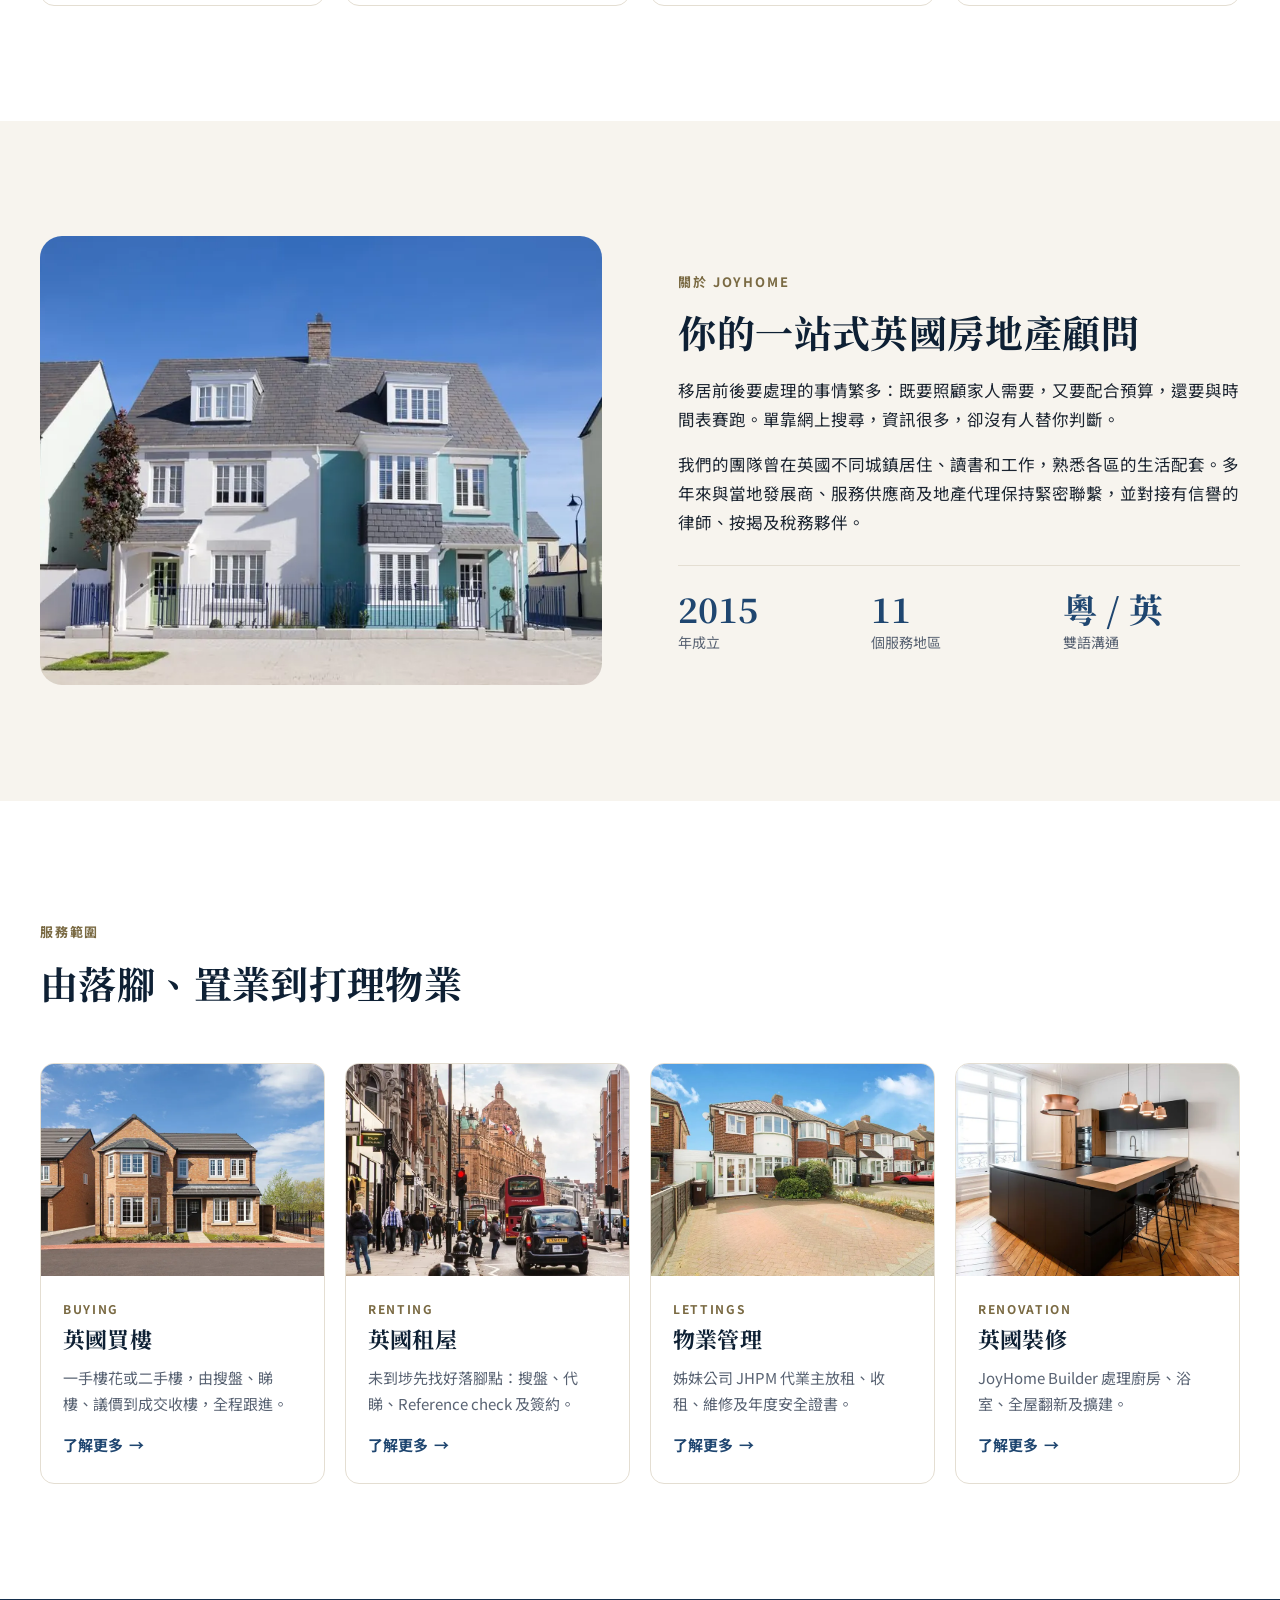
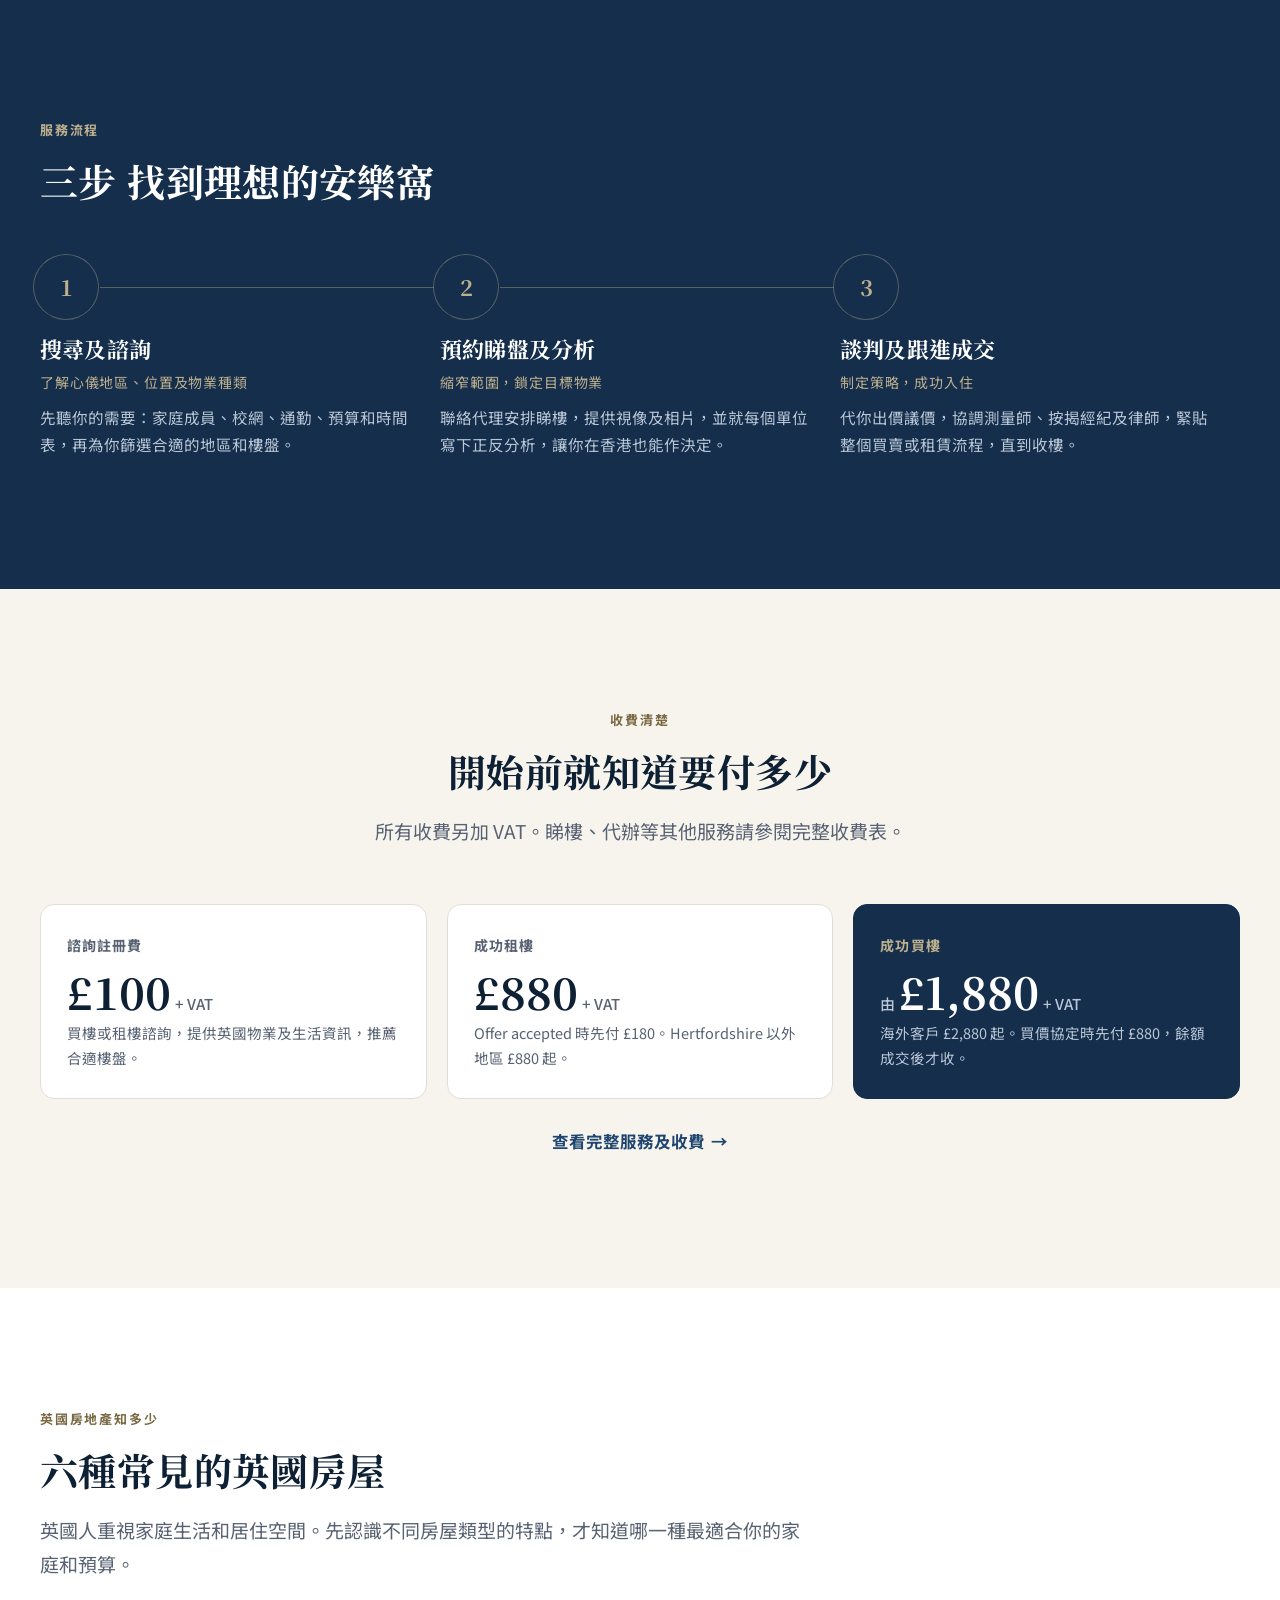
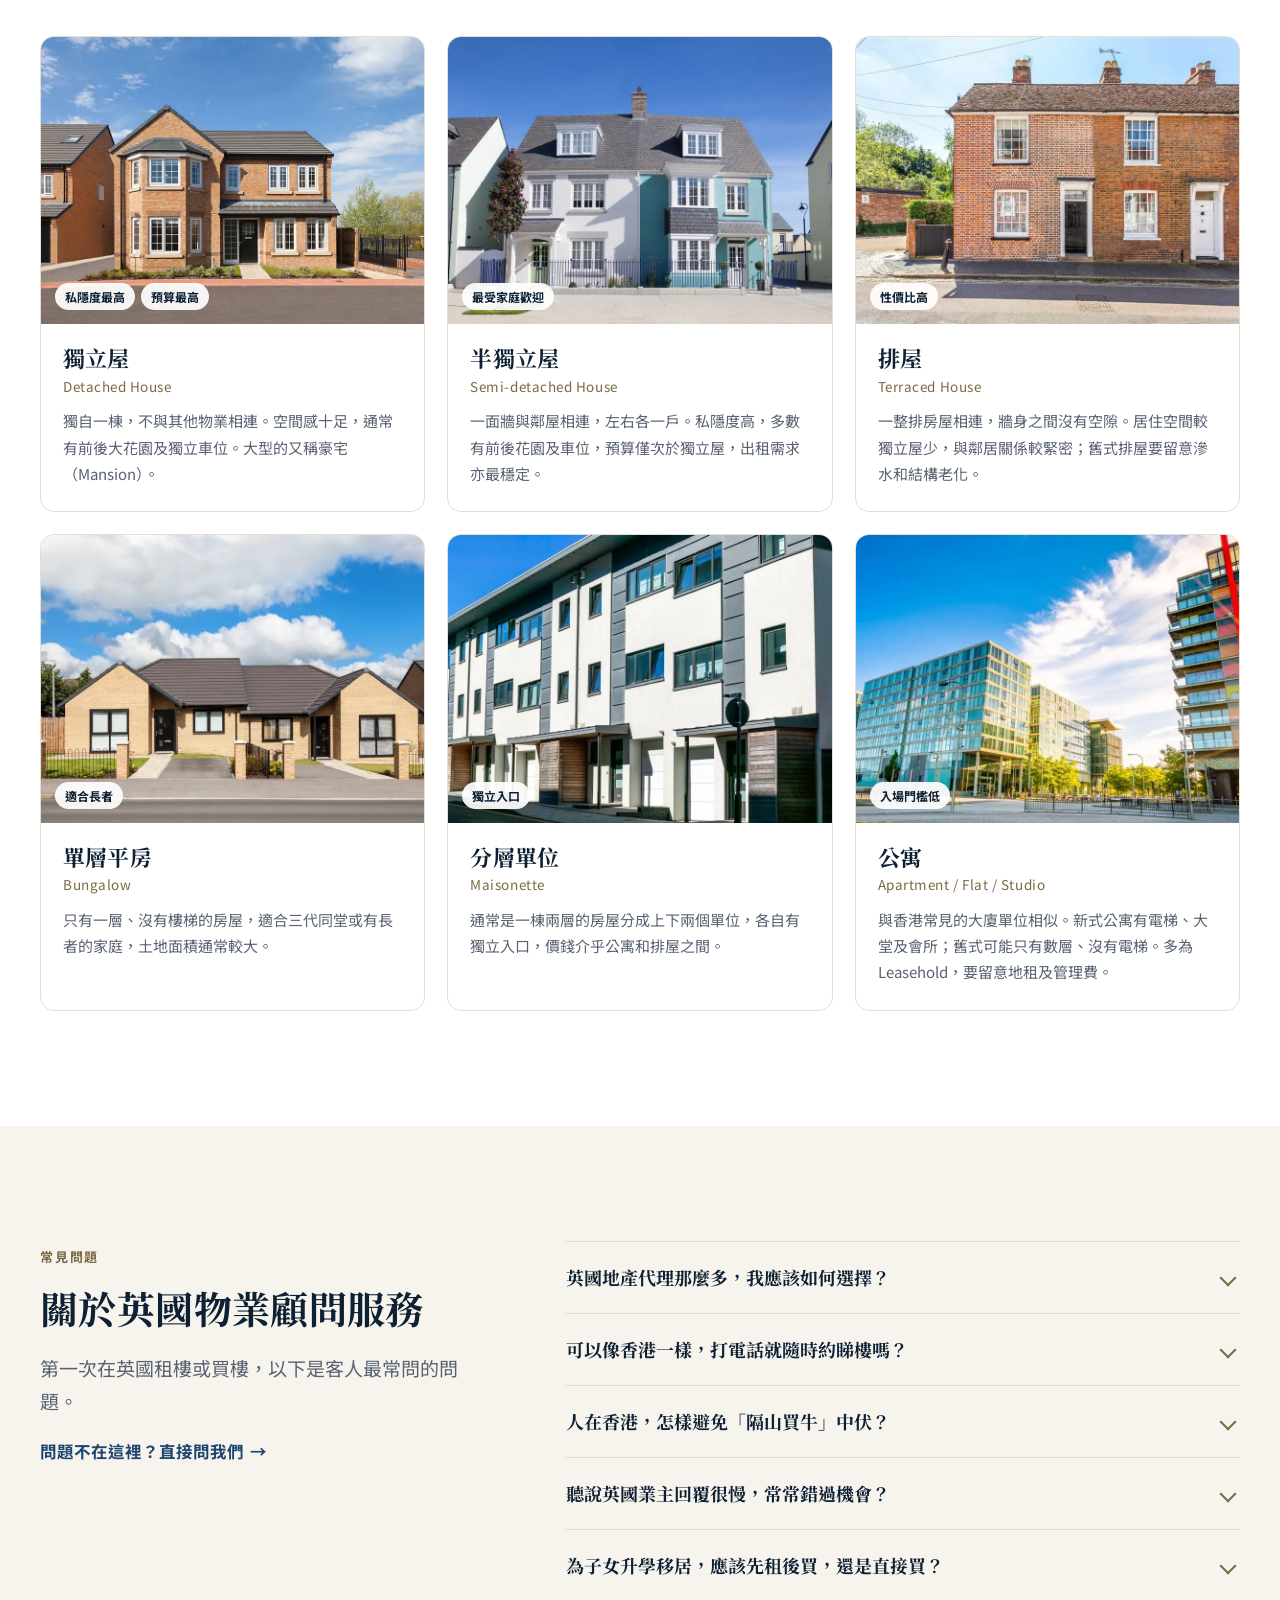
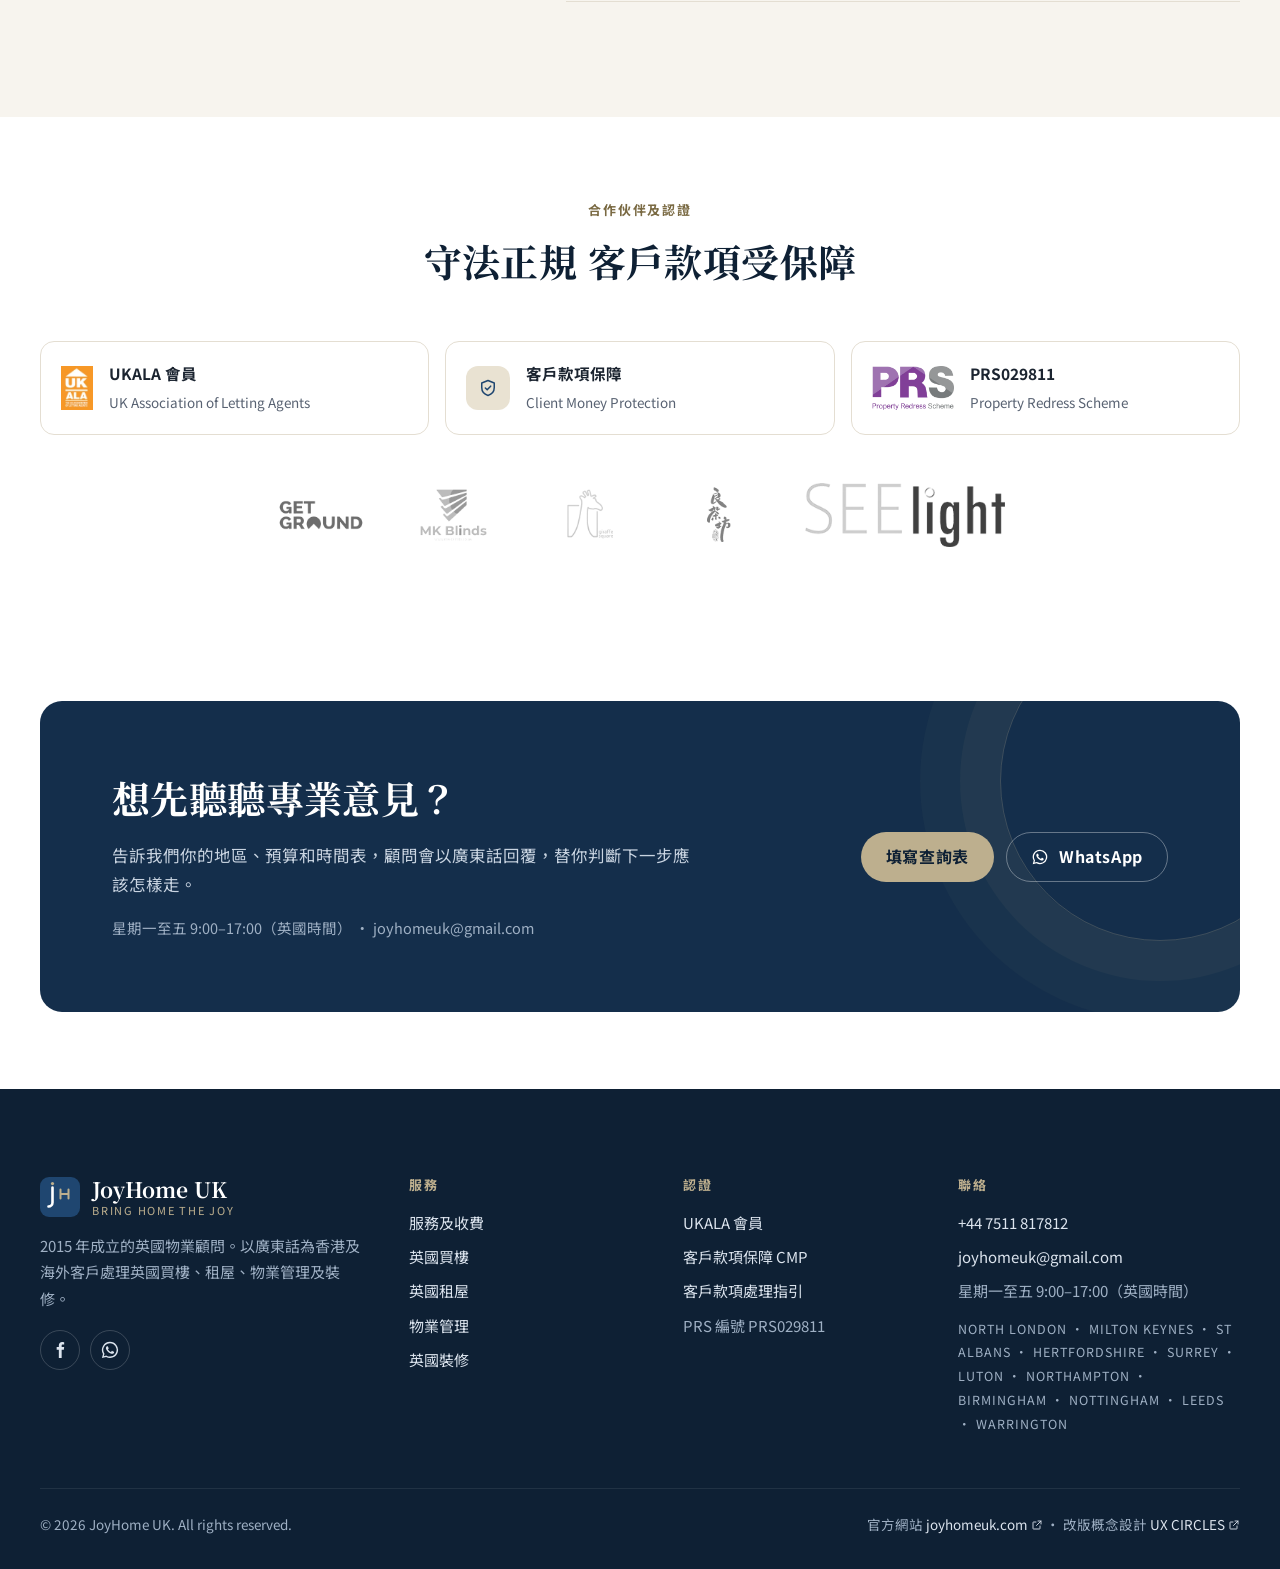
==== commit bee7f63d: "Add an English version of every page under /en/ Shared header, footer and helpers now read their tex" ====
--- a/index.html
+++ b/index.html
@@ -8,6 +8,8 @@
   <meta name="robots" content="noindex, nofollow">
   <meta name="theme-color" content="#F7F4EE">
   <link rel="canonical" href="https://uxcircles.github.io/joyhomeuk/">
+  <link rel="alternate" hreflang="zh-Hant" href="https://uxcircles.github.io/joyhomeuk/">
+  <link rel="alternate" hreflang="en" href="https://uxcircles.github.io/joyhomeuk/en/">
   <link rel="icon" href="assets/img/favicon.svg" type="image/svg+xml">
   <meta property="og:type" content="website">
   <meta property="og:site_name" content="JoyHome UK">
@@ -19,7 +21,7 @@
   <link rel="preconnect" href="https://fonts.googleapis.com">
   <link rel="preconnect" href="https://fonts.gstatic.com" crossorigin>
   <link href="https://fonts.googleapis.com/css2?family=Noto+Sans+TC:wght@400;500;700&family=Noto+Serif+TC:wght@600;700&display=swap" rel="stylesheet">
-  <link rel="stylesheet" href="assets/css/style.css?v=2">
+  <link rel="stylesheet" href="assets/css/style.css?v=3">
   <script>document.documentElement.classList.replace('no-js','js')</script>
 </head>
 <body>
@@ -73,8 +75,9 @@
         </div>
       </nav>
       <div class="header-cta">
+        <a class="lang" href="en/index.html" lang="en" hreflang="en" aria-label="English">EN</a>
         <a class="btn btn-wa" href="https://wa.me/447511817812" target="_blank" rel="noopener"><svg class="icon icon-fill" aria-hidden="true"><use href="#i-wa"/></svg>WhatsApp</a>
-        <button class="burger" type="button" aria-expanded="false" aria-controls="site-nav" aria-label="開啟選單"><span></span><span></span><span></span></button>
+        <button class="burger" type="button" aria-expanded="false" aria-controls="site-nav" aria-label="開啟選單" data-open="開啟選單" data-close="關閉選單"><span></span><span></span><span></span></button>
       </div>
     </div>
   </header>
@@ -295,7 +298,7 @@
           <div>
             <h2>想先聽聽專業意見？</h2>
             <p>告訴我們你的地區、預算和時間表，顧問會以廣東話回覆，替你判斷下一步應該怎樣走。</p>
-            <p class="contact-lines">星期一至五 9:00–17:00（英國時間）· joyhomeuk@gmail.com</p>
+            <p class="contact-lines">星期一至五 9:00–17:00（英國時間） · joyhomeuk@gmail.com</p>
           </div>
           <div class="btn-row">
             <a class="btn btn-gold" href="contact.html">填寫查詢表</a>
@@ -358,6 +361,6 @@
     <a href="tel:+447511817812"><svg class="icon" aria-hidden="true"><use href="#i-phone"/></svg>致電</a>
     <a href="mailto:joyhomeuk@gmail.com"><svg class="icon" aria-hidden="true"><use href="#i-mail"/></svg>電郵</a>
   </nav>
-  <script src="assets/js/main.js?v=1" defer></script>
+  <script src="assets/js/main.js?v=2" defer></script>
 </body>
 </html>
--- a/assets/css/style.css
+++ b/assets/css/style.css
@@ -130,6 +130,8 @@
 .nav-list a[aria-current="page"] { color: var(--navy); box-shadow: inset 0 -2px 0 var(--gold); border-radius: 0; }
 .header-cta { display: flex; align-items: center; gap: 10px; }
 .header-cta .btn { min-height: 42px; padding: 8px 18px; font-size: 15px; }
+.lang { display: inline-grid; place-items: center; min-width: 42px; height: 42px; padding: 0 10px; border-radius: 999px; border: 1.5px solid var(--line); color: var(--navy); text-decoration: none; font-weight: 700; font-size: 14px; letter-spacing: .04em; }
+.lang:hover { border-color: var(--navy); }
 .burger { display: none; width: 44px; height: 44px; border: 0; background: transparent; position: relative; cursor: pointer; border-radius: 10px; }
 .burger span { position: absolute; left: 11px; width: 22px; height: 2px; background: var(--navy-ink); transition: transform .25s var(--ease), opacity .2s; }
 .burger span:nth-child(1) { top: 15px; } .burger span:nth-child(2) { top: 21px; } .burger span:nth-child(3) { top: 27px; }
